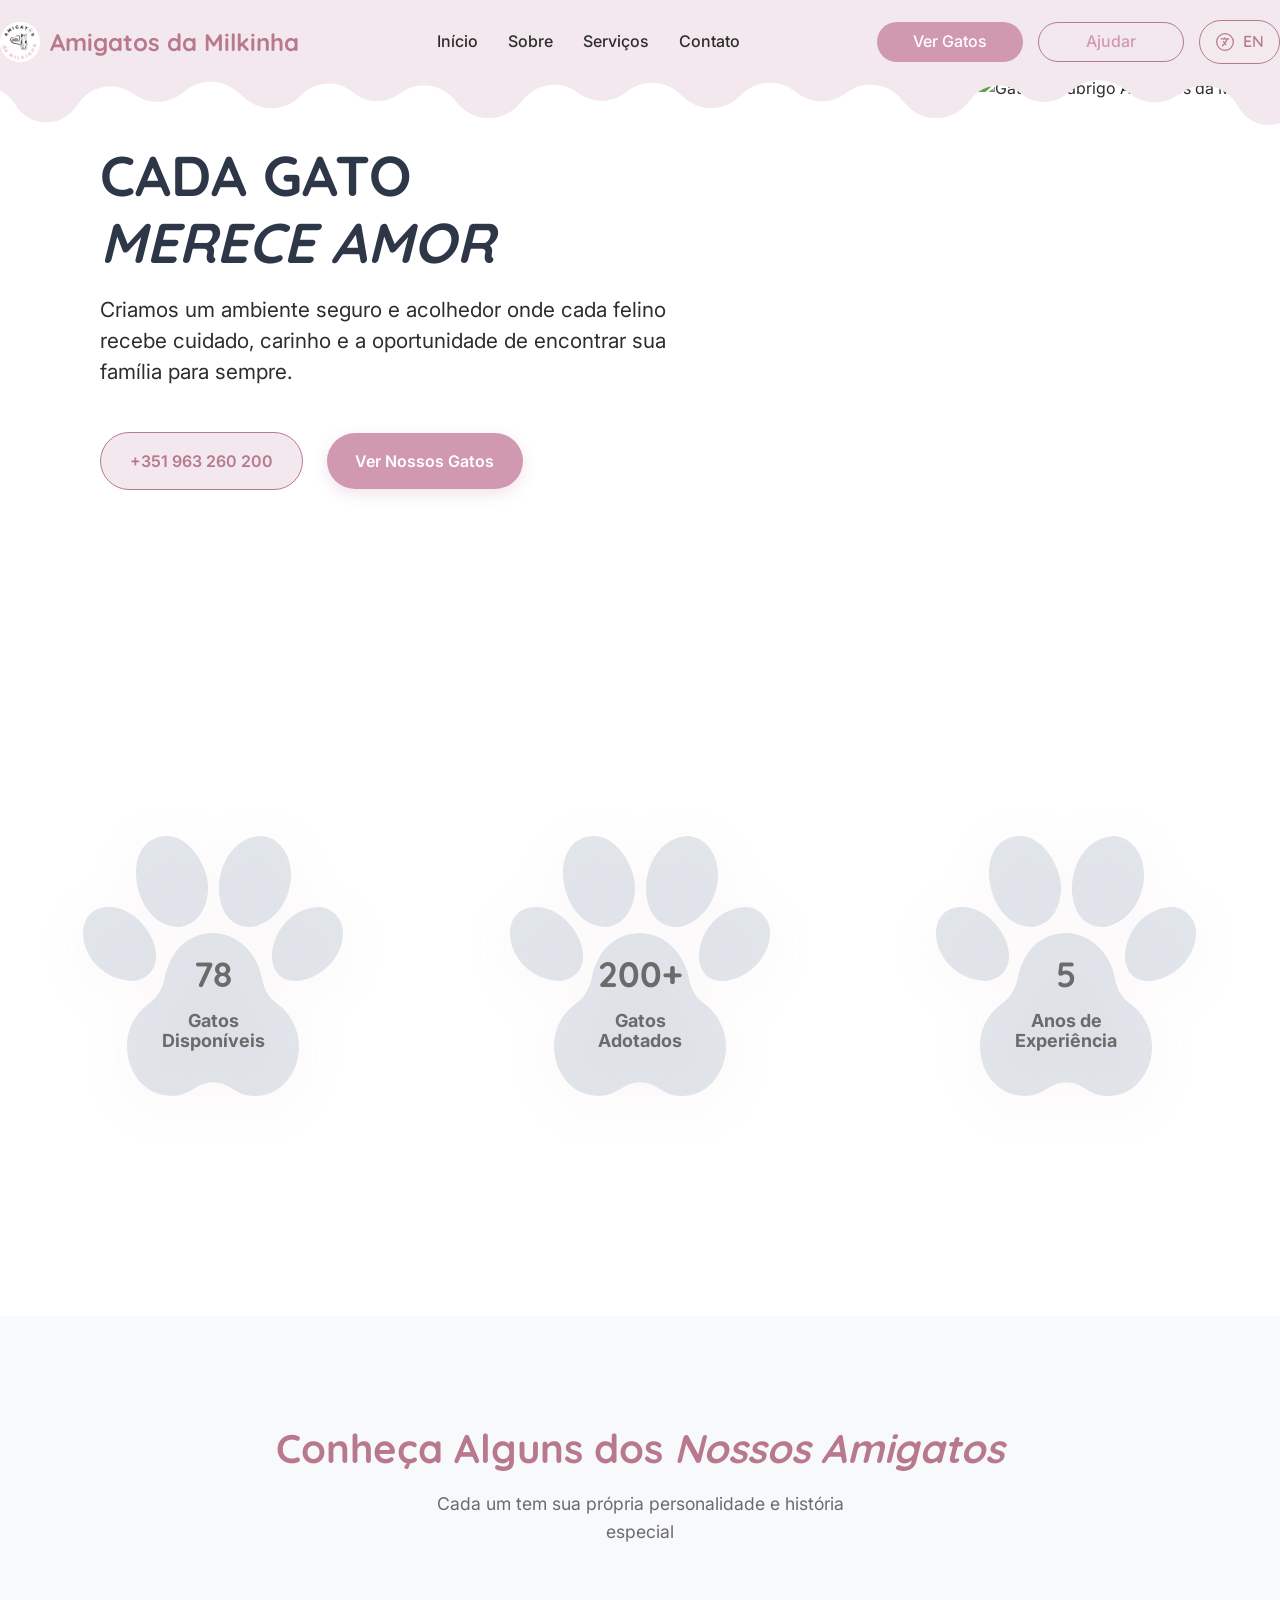
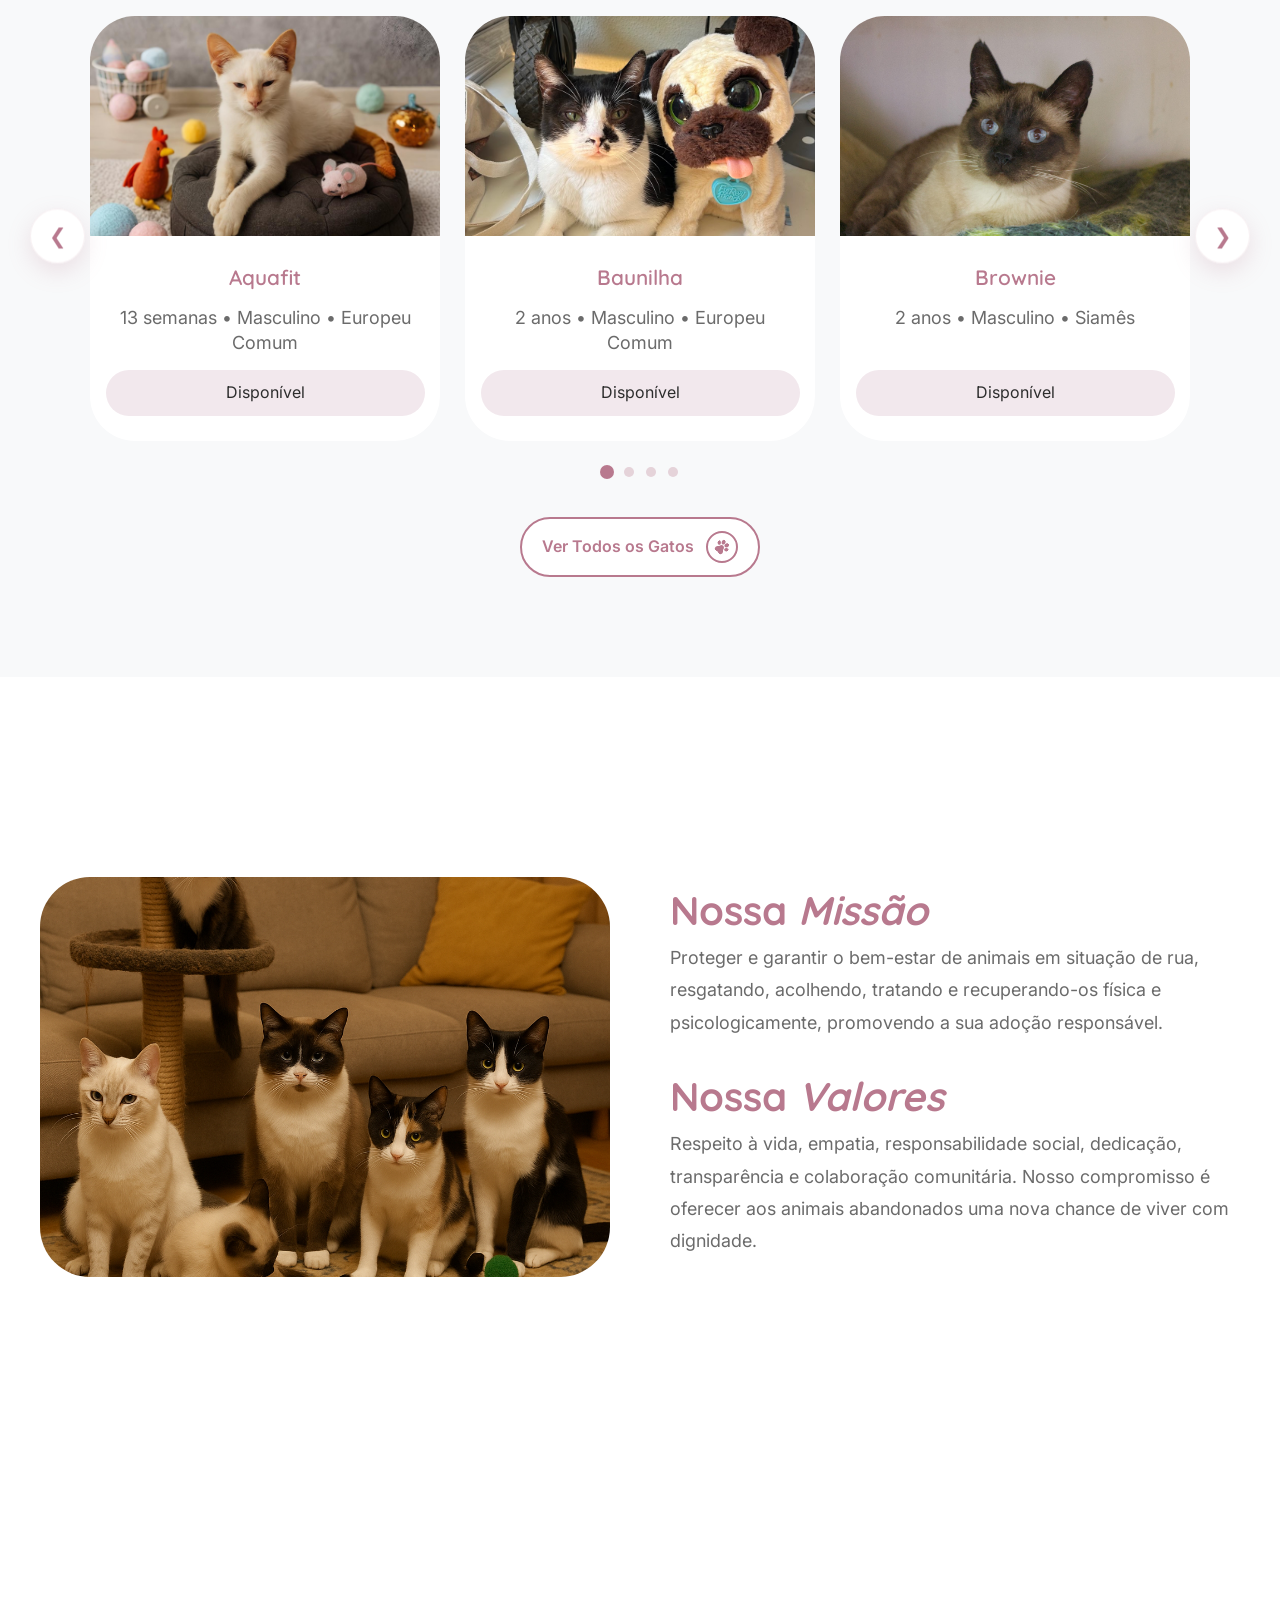
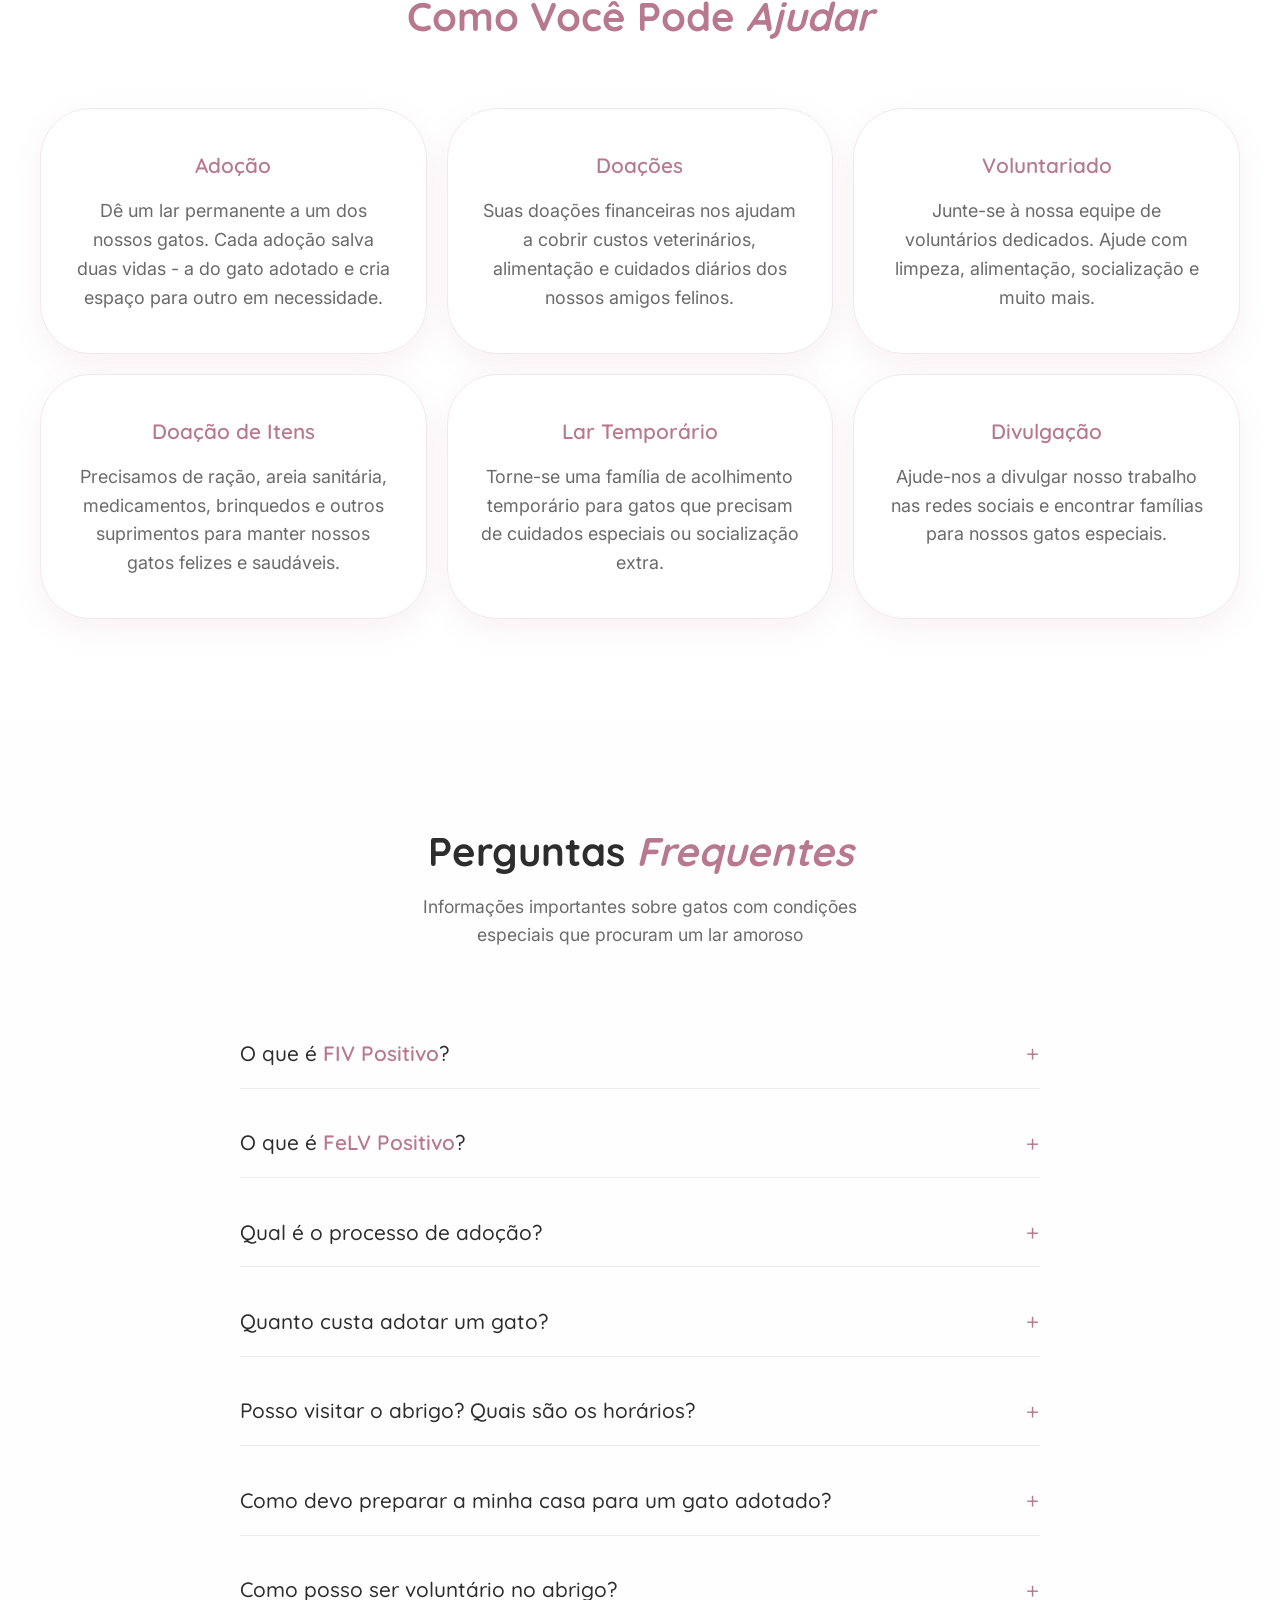
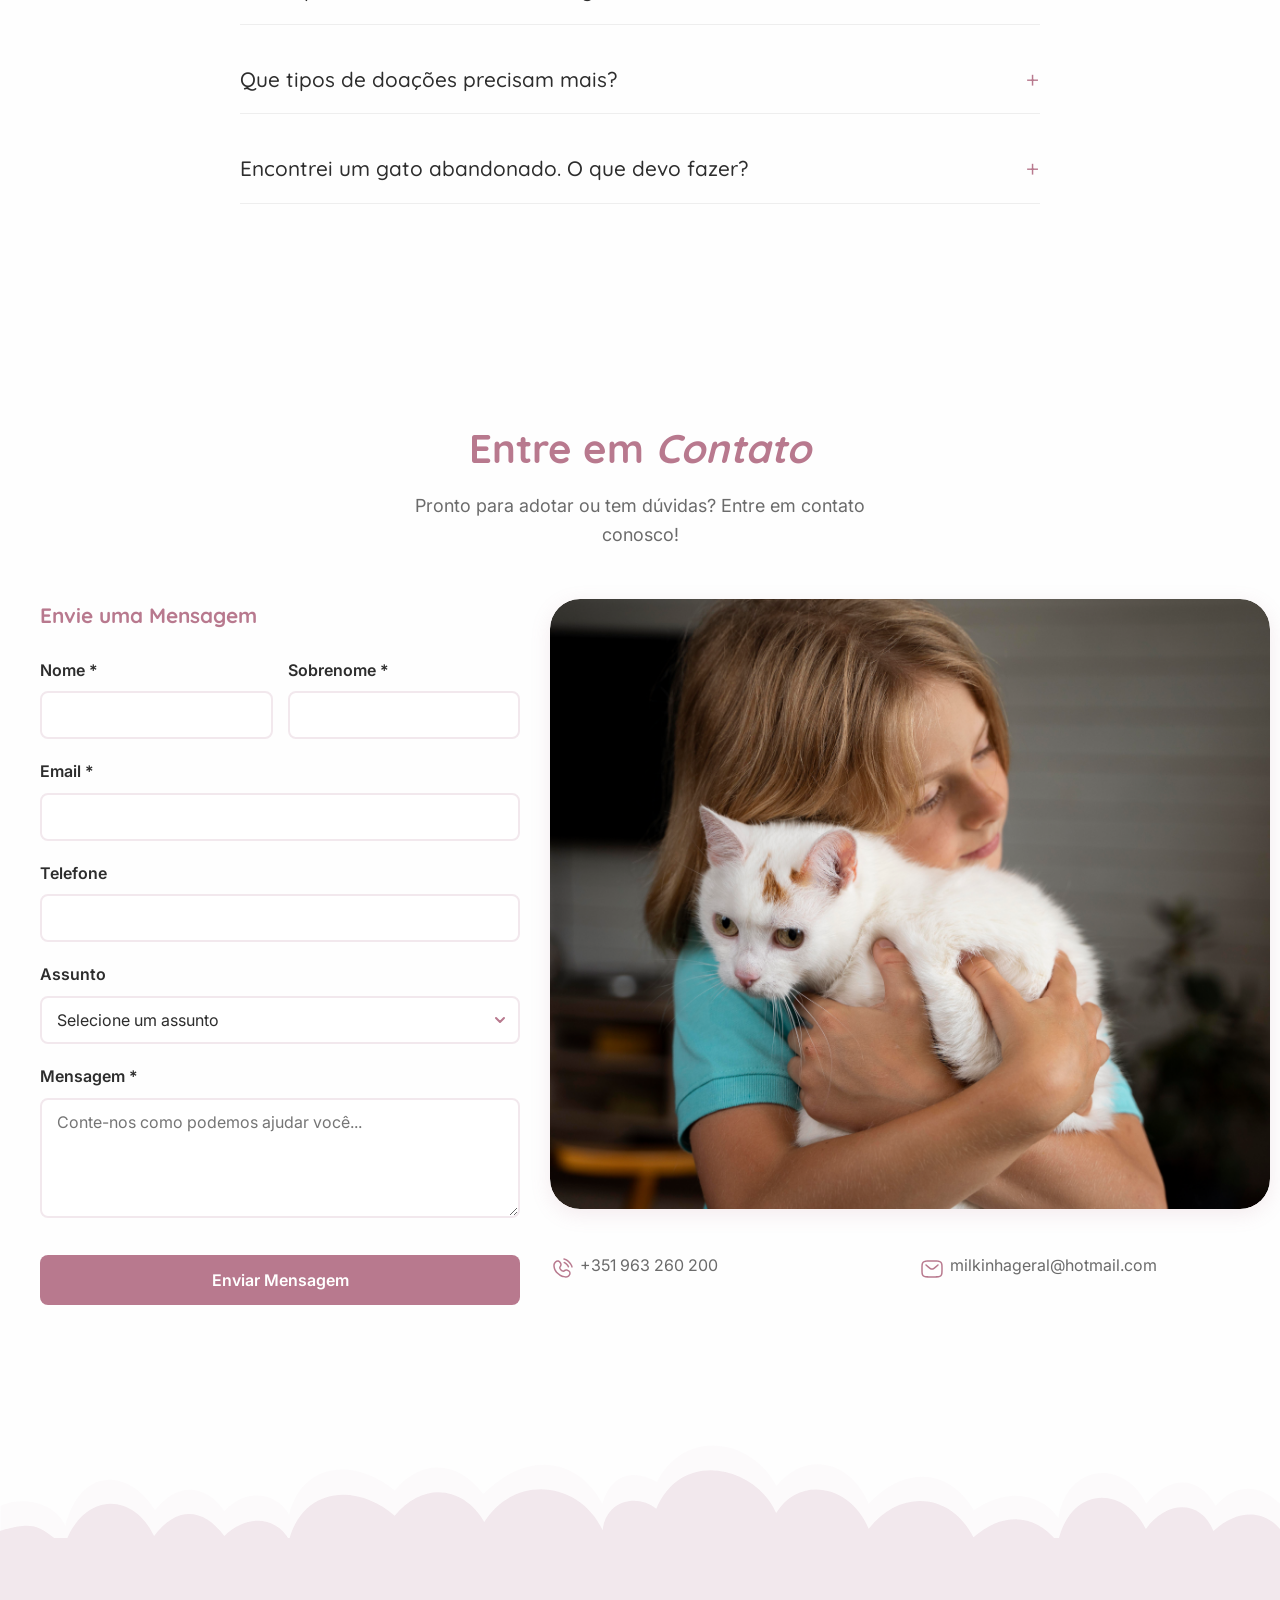
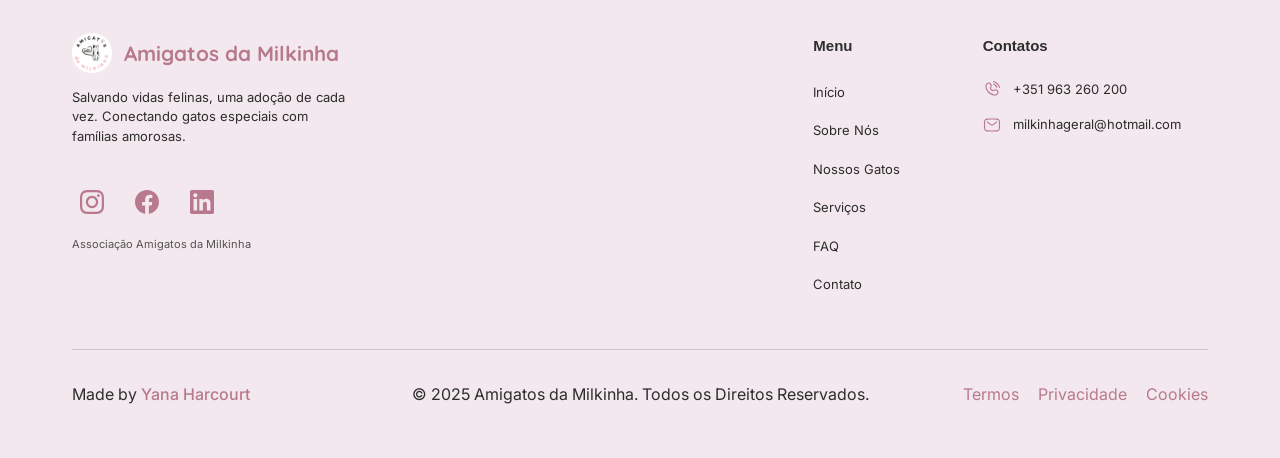
==== index.html @ d274ae82 ":sunrise:" ====
<!DOCTYPE html>
<html lang="pt">

<head>
    <meta charset="UTF-8">
    <meta name="viewport" content="width=device-width, initial-scale=1.0">

    <!-- Portuguese SEO -->
    <meta name="description"
        content="Amigatos da Milkinha - abrigo de gatos em Braga. Gatos à espera de um lar. Adopção, voluntariado, donativos.">
    <meta name="keywords"
        content="abrigo de gatos, adopção de gatos, Braga, Portugal, voluntariado, donativos, felinos">
    <meta property="og:title" content="Amigatos da Milkinha - Abrigo de Gatos">
    <meta property="og:description" content="Cada gato merece amor. Gatos procuram um lar para sempre.">
    <meta property="og:image" content="./assets/img/hero.png">
    <meta property="og:url" content="https://amigatosdamilkinha.pt">
    <meta property="og:type" content="website">
    <meta property="og:locale" content="pt_PT">

    <title>Amigatos da Milkinha - Abrigo de Gatos</title>

    <link rel="icon" href="./logo.png">

    <link rel="preconnect" href="https://fonts.googleapis.com">
    <link rel="preconnect" href="https://fonts.gstatic.com" crossorigin>
    <link href="https://fonts.googleapis.com/css2?family=Quicksand:wght@300..700&display=swap" rel="stylesheet">
    <link href="https://fonts.googleapis.com/css2?family=Inter:wght@100..900&display=swap" rel="stylesheet">
    <link rel="stylesheet" href="./assets/styles.css">
</head>

<body>
    <!-- Navigation -->
    <nav class="nav" id="navbar">
        <div class="nav-container">
            <a href="index.html" class="logo">
                <img src="./assets/img/logo.png" alt="Logo" class="logo-image">
                Amigatos da Milkinha
            </a>
            <ul class="nav-links">
                <li><a href="index.html">Início</a></li>
                <li><a href="#sobre">Sobre</a></li>
                <li><a href="#servicos">Serviços</a></li>
                <li><a href="#contato">Contato</a></li>
            </ul>
            <ul class="nav-buttons">
                <li><a href="cats_grid.html" class="btn btn-primary nav-btn-wide">Ver Gatos</a></li>
                <li><a href="donate.html" class="btn btn-secondary nav-btn-wide">Ajudar</a></li>
                <div class="language-switcher">
                    <a href="./EN-index.html" class="language-btn" title="Switch to English">
                        <span class="language-text">EN</span>
                    </a>
                </div>
            </ul>

            <div class="mobile-menu" id="mobileMenu">
                <span></span>
                <span></span>
                <span></span>
            </div>
        </div>
    </nav>

    <!-- =====================================================
    Hero Section
    ===================================================== -->
    <section class="hero" id="inicio">
        <img src="./assets/img/hero.png" alt="Gatos do abrigo Amigatos da Milkinha" class="hero-bg-image" />
        <div class="hero-container">
            <div class="hero-content">
                <h1 class="hero-title">Cada gato <br><span class="italic-text">merece amor</span></h1>
                <p class="hero-text">Criamos um ambiente seguro e acolhedor onde cada felino recebe cuidado, carinho e a
                    oportunidade de encontrar sua família para sempre.</p>
                <div class="hero-buttons">
                    <a href="tel:+351963260200" class="hero-phone">+351 963 260 200</a>
                    <a href="cats_grid.html" class="hero-cta">Ver Nossos Gatos</a>
                </div>
            </div>
        </div>
    </section>

    <!-- =====================================================
    Stats Section
    ===================================================== -->
    <section class="stats" id="stats">
        <div class="stats-container">
            <div class="stat-item fade-in">
                <div class="paw-svg" aria-label="Paw"></div>
                <div class="stat-content">
                    <span class="stat-number">78</span>
                    <span class="stat-label">Gatos <br>Disponíveis</span>
                </div>
            </div>

            <div class="stat-item fade-in">
                <div class="paw-svg" aria-label="Paw"></div>
                <div class="stat-content">
                    <span class="stat-number">200+</span>
                    <span class="stat-label">Gatos<br> Adotados</span>
                </div>
            </div>

            <div class="stat-item fade-in">
                <div class="paw-svg" aria-label="Paw"></div>
                <div class="stat-content">
                    <span class="stat-number">5</span>
                    <span class="stat-label">Anos de<br>Experiência</span>
                </div>
            </div>
        </div>
    </section>

    <!-- =====================================================
    Cats Carousel Section
    ===================================================== -->
    <section class="cats-carousel">
        <div class="cats-carousel-container">
            <div class="section-header">
                <h2 class="fade-in">Conheça Alguns dos <span class="italic-text">Nossos Amigatos</span></h2>
                <p class="section-subheading fade-in">Cada um tem sua própria personalidade e história especial</p>
            </div>

            <div class="carousel-wrapper fade-in">
                <div class="carousel-container">
                    <div class="carousel-track" id="carouselTrack">
                        <!-- Slide 1 -->
                        <div class="carousel-slide">
                            <div class="cat-preview-card">
                                <img src="./assets/img/Cats-grid/Aquafit/Aquafit.png" alt="Aquafit" loading="lazy">
                                <div class="cat-preview-info">
                                    <h3>Aquafit</h3>
                                    <p>13 semanas • Masculino • Europeu Comum</p>
                                    <span class="cat-preview-status">Disponível</span>
                                </div>
                            </div>
                            <div class="cat-preview-card">
                                <img src="./assets/img/Cats-grid/Baunilha/Baunilha.jpg" alt="Baunilha" loading="lazy">
                                <div class="cat-preview-info">
                                    <h3>Baunilha</h3>
                                    <p>2 anos • Masculino • Europeu Comum</p>
                                    <span class="cat-preview-status">Disponível</span>
                                </div>
                            </div>
                            <div class="cat-preview-card">
                                <img src="./assets/img/Cats-grid/Brownie/Brownie3.jpg" alt="Brownie" loading="lazy">
                                <div class="cat-preview-info">
                                    <h3>Brownie</h3>
                                    <p>2 anos • Masculino • Siamês</p>
                                    <span class="cat-preview-status">Disponível</span>
                                </div>
                            </div>
                        </div>
                        <!-- Slide 2 -->
                        <div class="carousel-slide">
                            <div class="cat-preview-card">
                                <img src="./assets/img/Cats-grid/Daisy/Daisy2.jpg" alt="Daisy" loading="lazy">
                                <div class="cat-preview-info">
                                    <h3>Daisy</h3>
                                    <p>1 ano • Feminino • Pelo Longo</p>
                                    <span class="cat-preview-status">Disponível</span>
                                </div>
                            </div>
                            <div class="cat-preview-card">
                                <img src="./assets/img/Cats-grid/Flash/Flash2.jpg" alt="Flash" loading="lazy">
                                <div class="cat-preview-info">
                                    <h3>Flash</h3>
                                    <p>3 anos • Masculino • Pelo Longo</p>
                                    <span class="cat-preview-status">Disponível</span>
                                </div>
                            </div>
                            <div class="cat-preview-card">
                                <img src="./assets/img/Cats-grid/Gaio/Gaio.jpg" alt="Gaio" loading="lazy">
                                <div class="cat-preview-info">
                                    <h3>Gaio</h3>
                                    <p>2 anos • Masculino • Chartreux</p>
                                    <span class="cat-preview-status">Disponível</span>
                                </div>
                            </div>
                        </div>
                        <!-- Slide 3 -->
                        <div class="carousel-slide">
                            <div class="cat-preview-card">
                                <img src="./assets/img/Cats-grid/Gafanhoto/Gafanhoto.jpg" alt="Gafanhoto" loading="lazy">
                                <div class="cat-preview-info">
                                    <h3>Gafanhoto</h3>
                                    <p>1 ano • Masculino • Europeu Comum</p>
                                    <span class="cat-preview-status">Disponível</span>
                                </div>
                            </div>
                            <div class="cat-preview-card">
                                <img src="./assets/img/Cats-grid/Tequila/Tequila.jpg" alt="Tequila Sunset" loading="lazy">
                                <div class="cat-preview-info">
                                    <h3>Tequila Sunset</h3>
                                    <p>10 anos • Feminino • Calico</p>
                                    <span class="cat-preview-status">Disponível</span>
                                </div>
                            </div>
                            <div class="cat-preview-card">
                                <img src="./assets/img/Cats-grid/Isa/Isa.jpg" alt="Isa" loading="lazy">
                                <div class="cat-preview-info">
                                    <h3>Isa</h3>
                                    <p>10 meses • Feminino • Europeu Comum</p>
                                    <span class="cat-preview-status">Disponível</span>
                                </div>
                            </div>
                        </div>
                        <!-- Slide 4 -->
                        <div class="carousel-slide">
                            <div class="cat-preview-card">
                                <img src="./assets/img/Cats-grid/Jubileu/Jubileu.jpg" alt="Jubileu" loading="lazy">
                                <div class="cat-preview-info">
                                    <h3>Jubileu</h3>
                                    <p>5 anos • Masculino • Europeu Comum</p>
                                    <span class="cat-preview-status">Disponível</span>
                                </div>
                            </div>
                            <div class="cat-preview-card">
                                <img src="./assets/img/Cats-grid/Judy/Judy.jpg" alt="Judy" loading="lazy">
                                <div class="cat-preview-info">
                                    <h3>Judy</h3>
                                    <p>10 anos • Feminino • Europeu Comum</p>
                                    <span class="cat-preview-status">Disponível</span>
                                </div>
                            </div>
                            <div class="cat-preview-card">
                                <img src="./assets/img/Cats-grid/Kika/Kika.jpg" alt="Kika" loading="lazy">
                                <div class="cat-preview-info">
                                    <h3>Kika</h3>
                                    <p>1 ano • Feminino • Pelo Longo</p>
                                    <span class="cat-preview-status">Disponível</span>
                                </div>
                            </div>
                        </div>
                    </div>
                </div>

                <button class="carousel-btn carousel-btn-prev" id="prevBtn">❮</button>
                <button class="carousel-btn carousel-btn-next" id="nextBtn">❯</button>

                <div class="carousel-indicators" id="carouselIndicators"></div>
            </div>

            <div class="carousel-cta">
                <a href="cats_grid.html" class="btn btn-primary carousel-main-btn">
                    Ver Todos os Gatos
                </a>
            </div>
        </div>
    </section>

    <!-- =====================================================
    About Section
    ===================================================== -->
    <section class="about" id="sobre">
        <div class="about-container">
            <div class="about-content fade-in">
                <h2 class="fade-in">Nossa<span class="italic-text"> Missão</span></h2>
                <p>Proteger e garantir o bem-estar de animais em situação de rua, resgatando, acolhendo, tratando e
                    recuperando-os física e psicologicamente, promovendo a sua adoção responsável. </p>
                <h2 class="fade-in">Nossa<span class="italic-text"> Valores</span></h2>
                <p>Respeito à vida, empatia, responsabilidade social, dedicação, transparência e colaboração
                    comunitária. Nosso compromisso é oferecer aos animais abandonados uma nova chance de viver com
                    dignidade.</p>
            </div>
            <div class="about-image fade-in">
                <img src="assets/img/group.png" alt="Gatos do abrigo" loading="lazy">
            </div>
        </div>
    </section>

    <!-- =====================================================
    Services Section
    ===================================================== -->
    <section class="services" id="servicos">
        <div class="services-container">
            <h2 class="fade-in">Como Você Pode <span class="italic-text">Ajudar</span></h2>
            <div class="services-grid">
                <div class="service-card fade-in">
                    <!-- <span class="service-icon">🏠</span> -->
                    <h3>Adoção</h3>
                    <p>Dê um lar permanente a um dos nossos gatos. Cada adoção salva duas vidas - a do gato adotado e
                        cria espaço para outro em necessidade.</p>
                </div>
                <div class="service-card fade-in">
                    <!-- <span class="service-icon">❤️</span> -->
                    <h3>Doações</h3>
                    <p>Suas doações financeiras nos ajudam a cobrir custos veterinários, alimentação e cuidados diários
                        dos nossos amigos felinos.</p>
                </div>
                <div class="service-card fade-in">
                    <!-- <span class="service-icon">🤝</span> -->
                    <h3>Voluntariado</h3>
                    <p>Junte-se à nossa equipe de voluntários dedicados. Ajude com limpeza, alimentação, socialização e
                        muito mais.</p>
                </div>
                <div class="service-card fade-in">
                    <!-- <span class="service-icon">🎁</span> -->
                    <h3>Doação de Itens</h3>
                    <p>Precisamos de ração, areia sanitária, medicamentos, brinquedos e outros suprimentos para manter
                        nossos gatos felizes e saudáveis.</p>
                </div>
                <div class="service-card fade-in">
                    <!-- <span class="service-icon">🏡</span> -->
                    <h3>Lar Temporário</h3>
                    <p>Torne-se uma família de acolhimento temporário para gatos que precisam de cuidados especiais ou
                        socialização extra.</p>
                </div>
                <div class="service-card fade-in">
                    <!-- <span class="service-icon">📢</span> -->
                    <h3>Divulgação</h3>
                    <p>Ajude-nos a divulgar nosso trabalho nas redes sociais e encontrar famílias para nossos gatos
                        especiais.</p>
                </div>
            </div>
        </div>
    </section>

    <!-- =====================================================
    FAQ Section
    ===================================================== -->

    <section class="faq-section" id="faq">
        <div class="container">
            <div class="section-header">
                <h2>Perguntas <span class="italic-text">Frequentes</span></h2>
                <p class="section-subheading">Informações importantes sobre gatos com condições especiais que procuram
                    um lar amoroso</p>
            </div>

            <div class="accordion">
                <!-- Question 1 FIV Positivo-->
                <div class="accordion-item">
                    <div class="accordion-header">
                        <h3>O que é <span class="virus-name">FIV Positivo</span>?</h3>
                        <span class="accordion-icon">+</span>
                    </div>
                    <div class="accordion-content">
                        <p>
                            <strong class="virus-name">FIV (Vírus da Imunodeficiência Felina)</strong> é um vírus que
                            afeta o sistema imunitário dos gatos, semelhante ao HIV em humanos, mas que <strong>não é
                                transmissível para pessoas ou outros animais</strong>.
                        </p>

                        <div class="highlight-box">
                            <div class="highlight-title">Como é transmitido?</div>
                            <p>A transmissão ocorre principalmente através de mordidas profundas durante brigas entre
                                gatos. O contacto casual, como partilhar comida, água, ou brincadeiras, é muito
                                improvável de causar transmissão.</p>
                        </div>

                        <p>
                            Gatos FIV+ podem viver vidas longas e saudáveis com cuidados adequados. Muitos vivem anos
                            sem apresentar sintomas, especialmente quando mantidos em ambiente seguro e sem stress.
                            Estudos recentes mostram que gatos com FIV têm expectativas de vida próximas aos gatos não
                            infectados.
                        </p>

                        <div class="important-note">
                            <strong>Importante:</strong> No abrigo, os gatos FIV+ vivem junto com gatos não infectados
                            sem problemas, pois todos são castrados e a maioria não é agressiva, o que reduz muito o
                            risco de transmissão. Em casa, o risco é igualmente baixo com gatos castrados e calmos.
                        </div>

                        <p>
                            Com amor, cuidados veterinários regulares e um ambiente tranquilo, estes gatos especiais
                            podem ser companheiros maravilhosos e leais por muitos anos.
                        </p>
                    </div>
                    <div class="divider"></div>
                </div>

                <!-- Question 2 FeLV Positivo -->
                <div class="accordion-item">
                    <div class="accordion-header">
                        <h3>O que é <span class="virus-name">FeLV Positivo</span>?</h3>
                        <span class="accordion-icon">+</span>
                    </div>
                    <div class="accordion-content">
                        <p>
                            <strong class="virus-name">FeLV (Vírus da Leucemia Felina)</strong> é um vírus que afeta o
                            sistema imunitário e pode causar diversos problemas de saúde nos gatos. Tal como o FIV,
                            <strong>não é transmissível para humanos</strong>.
                        </p>

                        <div class="highlight-box">
                            <div class="highlight-title">Como é transmitido?</div>
                            <p>Transmite-se através de contacto próximo: saliva, secreções nasais, urina, fezes, e
                                através da mãe para os filhotes. É mais facilmente transmissível que o FIV entre gatos.
                            </p>
                        </div>

                        <p>
                            Embora seja uma condição mais complexa que o FIV, muitos gatos FeLV+ podem ter qualidade de
                            vida boa durante meses ou anos, especialmente com cuidados veterinários apropriados. O tempo
                            médio de sobrevivência após diagnóstico é de 2,5 anos, mas pode ser muito maior em alguns
                            casos.
                        </p>

                        <div class="important-note">
                            <strong>Muito importante:</strong> Gatos FeLV+ podem interagir com gatos não infectados
                            desde que estes estejam vacinados contra a doença. Recentemente, tivemos um gato FeLV+ que
                            foi adotado com sucesso! A vacinação oferece proteção eficaz, embora não seja 100%
                            garantida.
                        </div>

                        <p>
                            Estes gatos precisam de cuidados especiais, incluindo consultas veterinárias mais
                            frequentes, ambiente sem stress, e muito amor. Podem proporcionar imenso carinho e alegria
                            aos seus tutores.
                        </p>
                    </div>
                    <div class="divider"></div>
                </div>

                <!-- Question 3 - Adoption Process -->
                <div class="accordion-item">
                    <div class="accordion-header">
                        <h3>Qual é o processo de adoção?</h3>
                        <span class="accordion-icon">+</span>
                    </div>
                    <div class="accordion-content">
                        <p>
                            O processo de adoção é simples, mas cuidadoso para garantir o melhor para os nossos gatos:
                        </p>

                        <div class="highlight-box">
                            <div class="highlight-title">Passos do processo:</div>
                            <p><strong>1.</strong> Visite o abrigo para conhecer os gatos disponíveis<br>
                                <strong>2.</strong> Preencha o formulário de pré-adoção<br>
                                <strong>3.</strong> Entrevista breve para garantir compatibilidade<br>
                                <strong>4.</strong> Período de conhecimento com o gato escolhido<br>
                                <strong>5.</strong> Assinatura do termo de adoção responsável
                            </p>
                        </div>

                        <p>
                            Todo o processo leva normalmente 1-2 visitas e pode ser concluído no mesmo dia se tudo
                            correr bem. O nosso objetivo é encontrar o lar perfeito para cada gato, por isso valorizamos
                            a qualidade da ligação sobre a rapidez.
                        </p>

                        <div class="important-note">
                            <strong>Nota:</strong> Todos os gatos são entregues desparasitados e com microchip de
                            identificação, já incluído no valor da adoção. Se tiverem idade suficiente, também são
                            entregues esterilizados (a partir dos 6 meses) e vacinados (a partir dos 3 meses). Caso
                            ainda não tenham idade, a responsabilidade de realizar esses procedimentos fica a cargo dos
                            adotantes quando chegar a altura certa.
                        </div>
                    </div>
                    <div class="divider"></div>
                </div>

                <!-- Question 4 - Adoption Fees -->
                <div class="accordion-item">
                    <div class="accordion-header">
                        <h3>Quanto custa adotar um gato?</h3>
                        <span class="accordion-icon">+</span>
                    </div>
                    <div class="accordion-content">
                        <p>
                            A taxa de adoção é <strong>€17,50</strong> para qualquer gato, independentemente da idade.
                            Este valor cobre apenas o custo do microchip.
                        </p>

                        <div class="highlight-box">
                            <div class="highlight-title">O que está incluído:</div>
                            <p>✓ Castração/Esterilização<br>
                                ✓ Vacinação completa<br>
                                ✓ Desparasitação interna e externa<br>
                                ✓ Chip de identificação<br>
                                ✓ Teste FIV/FeLV<br>
                                ✓ Kit básico de boas-vindas</p>
                        </div>

                        <p>
                            Para gatos com necessidades especiais (FIV+, FeLV+, deficiências), a taxa pode ser reduzida
                            ou mesmo dispensada caso a caso. O importante é encontrar famílias dedicadas que
                            proporcionem os cuidados necessários.
                        </p>

                        <div class="important-note">
                            <strong>Importante:</strong> A taxa de adoção não é um "preço" do gato, mas uma contribuição
                            para os custos veterinários e manutenção do abrigo, permitindo-nos continuar a ajudar mais
                            animais.
                        </div>
                    </div>
                    <div class="divider"></div>
                </div>

                <!-- Question 5 - Shelter Visits -->
                <div class="accordion-item">
                    <div class="accordion-header">
                        <h3>Posso visitar o abrigo? Quais são os horários?</h3>
                        <span class="accordion-icon">+</span>
                    </div>
                    <div class="accordion-content">
                        <p>
                            Sim! Adoramos receber visitas e mostrar os nossos residentes especiais. As visitas são
                            livres e não precisam de marcação prévia durante os horários de funcionamento.
                        </p>

                        <div class="highlight-box">
                            <div class="highlight-title">Horários de visita:</div>
                            <p><strong>Segunda a Domingo:</strong> Como funcionamos apenas com voluntários, as visitas
                                precisam de marcação prévia (através dos nossos contactos), de forma a encontrar um
                                horário que seja conveniente para todos.
                            </p>
                        </div>

                        <p>
                            Durante a visita, poderá conhecer todos os gatos, fazer perguntas sobre o seu historial e
                            personalidade, e passar tempo com aqueles que despertarem o seu interesse. Os nossos
                            voluntários estarão sempre disponíveis para ajudar.
                        </p>

                        <div class="important-note">
                            <strong>Dica:</strong> Recomendamos vir com roupa confortável e sapatos fechados. Pode
                            trazer pequenos petiscos para gatos (sem açúcar) para ajudar a criar ligação!
                        </div>
                    </div>
                    <div class="divider"></div>
                </div>

                <!-- Question 6 - Home Preparation -->
                <div class="accordion-item">
                    <div class="accordion-header">
                        <h3>Como devo preparar a minha casa para um gato adotado?</h3>
                        <span class="accordion-icon">+</span>
                    </div>
                    <div class="accordion-content">
                        <p>
                            Preparar a casa adequadamente é fundamental para uma transição suave e feliz do seu novo
                            companheiro felino.
                        </p>

                        <div class="highlight-box">
                            <div class="highlight-title">Essenciais antes da chegada:</div>
                            <p>✓ Caixa de areia e areia de boa qualidade<br>
                                ✓ Comedouros e bebedouros (de preferência inox ou cerâmica)<br>
                                ✓ Ração adequada à idade e necessidades<br>
                                ✓ Transportadora segura<br>
                                ✓ Arranhador vertical ou horizontal<br>
                                ✓ Cama confortável e brinquedos</p>
                        </div>

                        <p>
                            Remova plantas tóxicas, coloque redes de proteção nas janelas e varandas, e guarde objetos
                            pequenos que possam ser engolidos
                        </p>

                        <div class="important-note">
                            <strong>Período de adaptação:</strong> Seja paciente. Alguns gatos adaptam-se ao novo
                            ambiente em poucos dias, outros podem precisar de algumas semanas até se sentirem mais à
                            vontade. Isto é completamente normal e não significa que o gato não é feliz.
                        </div>
                    </div>
                    <div class="divider"></div>
                </div>

                <!-- Question 7 - Volunteering -->
                <div class="accordion-item">
                    <div class="accordion-header">
                        <h3>Como posso ser voluntário no abrigo?</h3>
                        <span class="accordion-icon">+</span>
                    </div>
                    <div class="accordion-content">
                        <p>Precisamos sempre de ajuda! Há muitas formas de contribuir, desde cuidados diretos aos gatos,
                            até apoio admistrativo e de divulgação.
                        </p>

                        <div class="highlight-box">
                            <div class="highlight-title">Tipos de voluntariado:</div>
                            <p><strong>Cuidados diários:</strong> Alimentação, limpeza, socialização<br>
                                <strong>Transporte:</strong> Levar gatos a consultas veterinárias<br>
                                <strong>Eventos:</strong> Feira de adoções, campanhas de angariação<br>
                                <strong>Comunicação:</strong> Redes sociais, fotografia, design<br>
                                <strong>Lar temporário:</strong> Acolher gatos com necessidades especiais
                            </p>
                        </div>

                        <p>
                            Não é necessária experiência prévia - fornecemos toda a formação necessária! Pode começar
                            gradualmente e escolher as atividades que mais se adequam à sua disponibilidade e
                            preferencia.
                        </p>

                        <div class="important-note">
                            <strong>Como começar:</strong> Entre em contacto connosco por telefone, email ou visite-nos.
                            Faremos uma conversa informal para perceber como pode ajudar da melhor forma.
                        </div>
                    </div>
                    <div class="divider"></div>
                </div>

                <!-- Question 8 - Donations -->
                <div class="accordion-item">
                    <div class="accordion-header">
                        <h3>Que tipos de doações precisam mais?</h3>
                        <span class="accordion-icon">+</span>
                    </div>
                    <div class="accordion-content">
                        <p>
                            Funcionamos inteiramente com doações e cada contribuição, grande ou pequena, faz uma
                            diferença real na vida dos nossos gatos.
                        </p>

                        <div class="highlight-box">
                            <div class="highlight-title">Mais urgentes:</div>
                            <p><strong>Ração de qualidade</strong> (seca e húmida)<br>
                                <strong>Areia sanitária</strong> (normal, aglomerante ou pellets de madeira) <br>
                                <strong>Medicamentos</strong> (antibióticos, desparasitantes)<br>
                                <strong>Material de limpeza</strong> (lixívia, detergentes)<br>
                                <strong>Mantas e toalhas</strong> (mesmo usadas, desde que limpas)
                            </p>
                        </div>

                        <p>
                            Também aceitamos doações monetárias para emergências veterinárias, que infelizmente são
                            frequentes. Cada euro permite-nos proporcionar melhores cuidados e salvar mais vidas.
                        </p>

                        <div class="important-note">
                            <strong>Doações monetárias:</strong>MbWay e IBAN disponível no nosso site ou pode entregar
                            pessoalmente. Emitimos recibos para todas as doações para fins de IRS.
                        </div>
                    </div>
                    <div class="divider"></div>
                </div>

                <!-- Question 9 - Found Cats -->
                <div class="accordion-item">
                    <div class="accordion-header">
                        <h3>Encontrei um gato abandonado. O que devo fazer?</h3>
                        <span class="accordion-icon">+</span>
                    </div>
                    <div class="accordion-content">
                        <p>Em primeiro lugar, obrigado por se preocupar! Encontrar um gato perdido ou abandonado pode
                            ser uma experiência intensa, mas é importante seguir alguns passos.
                        </p>

                        <div class="highlight-box">
                            <div class="highlight-title">Primeiros passos:</div>
                            <p><strong>1.</strong> Verifique se tem chip (veterinário ou nós ajudamos)<br>
                                <strong>2.</strong> Publique em grupos de "perdidos e achados" no Facebook<br>
                                <strong>3.</strong> Contacte-nos para orientação<br>
                                <strong>4.</strong> Se possível, proporcione abrigo temporário<br>
                                <strong>5.</strong> Consulta veterinária básica (especialmente se ferido)
                            </p>
                        </div>

                        <p>
                            Nem sempre conseguimos acolher imediatamente devido ao espaço limitado, mas sempre tentamos
                            ajudar com conselhos, partilha nas redes sociais, e apoio veterinário quando possível.
                        </p>

                        <div class="important-note">
                            <strong>Importante:</strong>Não assuma logo que o gato está abandonado, alguns podem
                            simplesmente estar perdidos. Tente sempre encontrar a família original.
                        </div>
                    </div>
                    <div class="divider"></div>
                </div>
            </div>
        </div>
    </section>

    <!-- =====================================================
    Contact Section
    ===================================================== -->
    <section class="contact" id="contato">
        <div class="contact-container">

            <div class="section-header">
                <h2 class="fade-in">Entre em <span class="italic-text">Contato</span></h2>
                <p class="section-subheading fade-in">Pronto para adotar ou tem dúvidas? Entre em contato conosco!</p>
            </div>

            <div class="contact-content">
                <!-- LEFT SIDE - FORM (40%) -->
                <div class="contact-left fade-in">
                    <div class="contact-form">
                        <h3>Envie uma Mensagem</h3>

                        <form action="https://formspree.io/f/mkgvewpy" method="POST">
                            <div class="form-group form-row">
                                <div>
                                    <label for="firstName">Nome *</label>
                                    <input type="text" id="firstName" name="firstName" required>
                                </div>
                                <div>
                                    <label for="lastName">Sobrenome *</label>
                                    <input type="text" id="lastName" name="lastName" required>
                                </div>
                            </div>

                            <div class="form-group">
                                <label for="email">Email *</label>
                                <input type="email" id="email" name="email" required>
                            </div>

                            <div class="form-group">
                                <label for="phone">Telefone</label>
                                <input type="tel" id="phone" name="phone">
                            </div>

                            <div class="form-group">
                                <label for="subject">Assunto</label>
                                <select id="subject" name="subject">
                                    <option value="">Selecione um assunto</option>
                                    <option value="adocao">Adoção</option>
                                    <option value="voluntariado">Voluntariado</option>
                                    <option value="doacao">Doação</option>
                                    <option value="informacoes">Informações Gerais</option>
                                    <option value="outro">Outro</option>
                                </select>
                            </div>

                            <div class="form-group">
                                <label for="message">Mensagem *</label>
                                <textarea id="message" name="message"
                                    placeholder="Conte-nos como podemos ajudar você..." required></textarea>
                            </div>

                            <button type="submit" class="submit-btn">
                                Enviar Mensagem
                            </button>
                        </form>
                    </div>
                </div>

                <!-- RIGHT SIDE - MAP (60%) -->
                <div class="contact-right fade-in">
                    <!--  <div class="map-container">
                        <iframe
                            src="https://www.google.com/maps/embed?pb=!1m18!1m12!1m3!1d2976.7842474845624!2d-8.423774584655!3d41.555031479246676!2m3!1f0!2f0!3f0!3m2!1i1024!2i768!4f13.1!3m3!1m2!1s0xd24ffd9f5b8e7e7%3A0x7e9c8f8e8e8e8e8e!2sRua%20Fonte%20do%20Mundo%2C%2040%2C%204700-383%20Braga%2C%20Portugal!5e0!3m2!1spt!2spt!4v1652345678901!5m2!1spt!2spt"
                            allowfullscreen="" loading="lazy" referrerpolicy="no-referrer-when-downgrade"
                            title="Localização da Amigatos da Milkinha">
                        </iframe>
                    </div> -->

                    <div class="image-container">
                        <img src="assets/img/kid-with-a-cat.jpg" alt="Bebê com gatinho" class="contact-image">
                    </div>

                    <div class="contact-info-new">
                        <div class="contact-info-item">
                            <div class="contact-icon contact-icon-phone"></div>
                            <a href="tel:+351963260200">+351 963 260 200</a>
                        </div>

                        <div class="contact-info-item">
                            <div class="contact-icon contact-icon-email"></div>
                            <a href="mailto:milkinhageral@hotmail.com">milkinhageral@hotmail.com</a>
                        </div>

                        <!-- <div class="contact-info-item">
                            <div class="contact-icon contact-icon-location"></div>
                            <p>Rua Fonte do Mundo, nº 40, 4700-383 Braga</p>
                        </div> -->
                    </div>
                </div>
            </div>
        </div>
    </section>

    <!-- ============================================
    Footer Section
    ============================================ -->
    <div class="footer-wrapper">
        <svg class="footer-wave" width="1923" height="153" viewBox="0 0 1923 153" fill="none"
            xmlns="http://www.w3.org/2000/svg">
            <path opacity="0.2"
                d="M98 120.818C87 90.3177 39.5 73.3177 1 90.3177V143.318H1923V87.3177C1892 57.3164 1856.5 56.3164 1826.5 90.3164C1800 44.3164 1758 44.3164 1722 87.3177C1690 21.3164 1604.5 24.3164 1590 108.816C1561 68.8151 1510 64.3164 1463 97.3164C1427 33.8151 1357.5 29.8164 1305 87.3177C1278 21.8164 1209.5 7.31641 1166.5 60.8184C1128.5 -11.6836 1028 -26.1817 987 54.8177C951 33.822 918 43.3219 905 87.3177C868 17.3219 791 6.8232 726 72.8177C689 22.3234 633 18.8235 593 67.3177C531 16.8206 453 26.3208 434.5 103.818C414 68.8235 368 64.3235 337 98.8235C310.5 58.8293 267 53.3235 233 97.3177C198.5 38.819 123 25.3235 98 120.818Z"
                fill="#F2E8ED" />
            <path
                d="M96 152.854C123 68.855 199.5 68.352 231.5 135.854C265 91.3551 304.5 92.3551 337 135.854C371.5 101.855 415 106.855 434.5 141.354C456.5 59.8607 539 57.8583 593 105.354C637.5 50.862 699 63.8615 727.5 114.854C773 42.3659 870.5 52.8638 905.5 127.354C910 81.3658 958.5 71.8658 986 94.8543C1025 2.87308 1136.5 32.3661 1166 101.354C1201 44.3731 1278.5 59.3731 1305 124.854C1353.5 63.3731 1430 71.8731 1462.5 137.854C1505 100.373 1553 100.373 1589.5 145.354C1608.5 59.3731 1689 60.3731 1721.5 125.354C1753.5 80.3731 1805 82.3731 1823 128.354C1856.5 97.3731 1896.5 94.3731 1923 125.354V152.854H96H0V128.354C0 128.354 30.7226 117.216 50 121.354C71.2874 125.924 96 152.854 96 152.854Z"
                fill="#F2E8ED" />
        </svg>

        <footer class="footer">
            <div class="footer-container">
                <div class="footer-content">
                    <!-- Logo and Description -->
                    <div class="footer-logo-section">
                        <div class="footer-logo">
                            <img src="./assets/img/logo.png" alt="Amigatos da Milkinha" class="footer-logo-img">
                            <span class="footer-logo-text">Amigatos da Milkinha</span>
                        </div>
                        <p class="footer-description">
                            Salvando vidas felinas, uma adoção de cada vez. Conectando gatos especiais com famílias
                            amorosas.
                        </p>
                        <div class="footer-social">
                            <a href="https://instagram.com/amigatosdamilkinha" target="_blank" aria-label="Instagram">
                                <svg width="24" height="24" viewBox="0 0 24 24" fill="none"
                                    xmlns="http://www.w3.org/2000/svg">
                                    <path
                                        d="M12 2.163c3.204 0 3.584.012 4.85.07 3.252.148 4.771 1.691 4.919 4.919.058 1.265.069 1.645.069 4.849 0 3.205-.012 3.584-.069 4.849-.149 3.225-1.664 4.771-4.919 4.919-1.266.058-1.644.07-4.85.07-3.204 0-3.584-.012-4.849-.07-3.26-.149-4.771-1.699-4.919-4.92-.058-1.265-.07-1.644-.07-4.849 0-3.204.013-3.583.07-4.849.149-3.227 1.664-4.771 4.919-4.919 1.266-.057 1.645-.069 4.849-.069zm0-2.163c-3.259 0-3.667.014-4.947.072-4.358.2-6.78 2.618-6.98 6.98-.059 1.281-.073 1.689-.073 4.948 0 3.259.014 3.668.072 4.948.2 4.358 2.618 6.78 6.98 6.98 1.281.058 1.689.072 4.948.072 3.259 0 3.668-.014 4.948-.072 4.354-.2 6.782-2.618 6.979-6.98.059-1.28.073-1.689.073-4.948 0-3.259-.014-3.667-.072-4.947-.196-4.354-2.617-6.78-6.979-6.98-1.281-.059-1.69-.073-4.949-.073zm0 5.838c-3.403 0-6.162 2.759-6.162 6.162s2.759 6.163 6.162 6.163 6.162-2.759 6.162-6.163c0-3.403-2.759-6.162-6.162-6.162zm0 10.162c-2.209 0-4-1.79-4-4 0-2.209 1.791-4 4-4s4 1.791 4 4c0 2.21-1.791 4-4 4zm6.406-11.845c-.796 0-1.441.645-1.441 1.44s.645 1.44 1.441 1.44c.795 0 1.439-.645 1.439-1.44s-.644-1.44-1.439-1.44z"
                                        fill="currentColor" />
                                </svg>
                            </a>
                            <a href="https://facebook.com/amigatosdamilkinha" target="_blank" aria-label="Facebook">
                                <svg width="24" height="24" viewBox="0 0 24 24" fill="none"
                                    xmlns="http://www.w3.org/2000/svg">
                                    <path
                                        d="M24 12.073c0-6.627-5.373-12-12-12s-12 5.373-12 12c0 5.99 4.388 10.954 10.125 11.854v-8.385H7.078v-3.47h3.047V9.43c0-3.007 1.792-4.669 4.533-4.669 1.312 0 2.686.235 2.686.235v2.953H15.83c-1.491 0-1.956.925-1.956 1.874v2.25h3.328l-.532 3.47h-2.796v8.385C19.612 23.027 24 18.062 24 12.073z"
                                        fill="currentColor" />
                                </svg>
                            </a>
                            <a href="https://www.linkedin.com/company/amigatos-da-milkinha/about/" target="_blank"
                                aria-label="LinkedIn">
                                <svg width="24" height="24" viewBox="0 0 24 24" fill="none"
                                    xmlns="http://www.w3.org/2000/svg">
                                    <path
                                        d="M20.447 20.452h-3.554v-5.569c0-1.328-.027-3.037-1.852-3.037-1.853 0-2.136 1.445-2.136 2.939v5.667H9.351V9h3.414v1.561h.046c.477-.9 1.637-1.85 3.37-1.85 3.601 0 4.267 2.37 4.267 5.455v6.286zM5.337 7.433c-1.144 0-2.063-.926-2.063-2.065 0-1.138.92-2.063 2.063-2.063 1.14 0 2.064.925 2.064 2.063 0 1.139-.925 2.065-2.064 2.065zm1.782 13.019H3.555V9h3.564v11.452zM22.225 0H1.771C.792 0 0 .774 0 1.729v20.542C0 23.227.792 24 1.771 24h20.451C23.2 24 24 23.227 24 22.271V1.729C24 .774 23.2 0 22.222 0h.003z"
                                        fill="currentColor" />
                                </svg>
                            </a>
                        </div>
                        <div class="footer-legal">
                            Associação Amigatos da Milkinha<br>
                            <!-- Rua Fonte do Mundo, nº 40, 4700-383 Braga -->
                        </div>
                    </div>

                    <!-- Menu -->
                    <div class="footer-section">
                        <h4>Menu</h4>
                        <ul class="footer-links">
                            <li><a href="index.html">Início</a></li>
                            <li><a href="#sobre">Sobre Nós</a></li>
                            <li><a href="cats_grid.html">Nossos Gatos</a></li>
                            <li><a href="#servicos">Serviços</a></li>
                            <li><a href="#faq">FAQ</a></li>
                            <li><a href="#contato">Contato</a></li>
                        </ul>
                    </div>

                    <!-- Contacts -->
                    <div class="footer-section">
                        <h4>Contatos</h4>
                        <div class="contact-item">
                            <img src="./assets/img/Phone Calling Rounded.svg" alt="Telefone" class="contact-icon">
                            <span>+351 963 260 200</span>
                        </div>
                        <div class="contact-item">
                            <img src="./assets/img/Letter.svg" alt="Email" class="contact-icon">
                            <span>milkinhageral@hotmail.com</span>
                        </div>
                        <!-- <div class="contact-item">
                            <img src="./assets/img/Map Point.svg" alt="Endereço" class="contact-icon">
                            <span>Rua Fonte do Mundo, nº 40<br>4700-383 Braga, Portugal</span>
                        </div> -->
                        <!-- <div class="contact-item">
                            <img src="./assets/img/Case.svg" alt="Horário" class="contact-icon">
                            <span>Seg-Dom 9:00-18:00</span>
                        </div> -->
                    </div>
                </div>

                <div class="footer-bottom">
                    <div class="footer-copyright">
                        <div class="footer-left">
                            <p>Made by <a href="http://yanaharcourt.dev" class="designer-link">Yana Harcourt</a></p>
                        </div>
                        <div class="footer-center">
                            <p>© 2025 Amigatos da Milkinha. Todos os Direitos Reservados.</p>
                        </div>
                        <div class="footer-right">
                            <a href="#">Termos</a>
                            <a href="#">Privacidade</a>
                            <a href="#">Cookies</a>
                        </div>
                    </div>
                </div>
            </div>
        </footer>
    </div>

    <!-- ============================================
    SCRIPTS
    ============================================ -->

    <!--  ==============================
    Fade in animation 
    ============================== -->
    <script>
        const observerOptions = {
            threshold: 0.1,
            rootMargin: '0px 0px -50px 0px'
        };

        const observer = new IntersectionObserver((entries) => {
            entries.forEach(entry => {
                if (entry.isIntersecting) {
                    entry.target.classList.add('visible');
                }
            });
        }, observerOptions);

        // Observe all fade-in elements
        document.querySelectorAll('.fade-in').forEach(el => {
            observer.observe(el);
        });

        // Smooth scrolling for anchor links
        document.querySelectorAll('a[href^="#"]').forEach(anchor => {
            anchor.addEventListener('click', function (e) {
                e.preventDefault();
                const target = document.querySelector(this.getAttribute('href'));
                if (target) {
                    target.scrollIntoView({
                        behavior: 'smooth',
                        block: 'start'
                    });
                }
            });
        });
    </script>

    <!--  ==============================
    Carousel
    ============================== -->
    <script>
        (function () {
            var currentSlide = 0;
            var carouselTrack = document.getElementById('carouselTrack');
            var prevBtn = document.getElementById('prevBtn');
            var nextBtn = document.getElementById('nextBtn');
            var indicatorsContainer = document.getElementById('carouselIndicators');
            var indicators = [];
            var autoPlayInterval;
            var totalSlides = 4;

            indicatorsContainer.innerHTML = '';

            for (var i = 0; i < totalSlides; i++) {
                var indicator = document.createElement('div');
                indicator.className = 'carousel-indicator';
                if (i === 0) {
                    indicator.classList.add('active');
                }
                indicator.setAttribute('data-slide', i);
                indicator.addEventListener('click', function () {
                    goToSlide(parseInt(this.getAttribute('data-slide')));
                });
                indicatorsContainer.appendChild(indicator);
                indicators.push(indicator);
            }

            function updateCarousel() {
                var translateX = -currentSlide * 100;
                carouselTrack.style.transform = 'translateX(' + translateX + '%)';

                for (var i = 0; i < indicators.length; i++) {
                    indicators[i].classList.remove('active');
                }
                indicators[currentSlide].classList.add('active');
            }

            function goToSlide(slideIndex) {
                if (slideIndex >= 0 && slideIndex < totalSlides) {
                    currentSlide = slideIndex;
                    updateCarousel();
                }
            }

            function nextSlide() {
                currentSlide = (currentSlide + 1) % totalSlides;
                updateCarousel();
            }

            function prevSlide() {
                currentSlide = (currentSlide - 1 + totalSlides) % totalSlides;
                updateCarousel();
            }

            function startAutoPlay() {
                if (autoPlayInterval) {
                    clearInterval(autoPlayInterval);
                }
                autoPlayInterval = setInterval(nextSlide, 5000);
            }

            function stopAutoPlay() {
                if (autoPlayInterval) {
                    clearInterval(autoPlayInterval);
                    autoPlayInterval = null;
                }
            }

            if (prevBtn) {
                prevBtn.addEventListener('click', prevSlide);
            }
            if (nextBtn) {
                nextBtn.addEventListener('click', nextSlide);
            }

            var carouselWrapper = document.querySelector('.carousel-wrapper');
            if (carouselWrapper) {
                carouselWrapper.addEventListener('mouseenter', stopAutoPlay);
                carouselWrapper.addEventListener('mouseleave', startAutoPlay);

                var touchStartX = 0;
                carouselWrapper.addEventListener('touchstart', function (e) {
                    touchStartX = e.touches[0].clientX;
                });
                carouselWrapper.addEventListener('touchend', function (e) {
                    var touchEndX = e.changedTouches[0].clientX;
                    var diff = touchStartX - touchEndX;
                    if (Math.abs(diff) > 50) {
                        if (diff > 0) {
                            nextSlide();
                        } else {
                            prevSlide();
                        }
                    }
                });
            }

            updateCarousel();
            startAutoPlay();
        })();
    </script>

    <!-- Mobile Carousel -->
    <script>
        (function () {
            var currentSlide = 0;
            var carouselTrack = document.getElementById('carouselTrack');
            var prevBtn = document.getElementById('prevBtn');
            var nextBtn = document.getElementById('nextBtn');
            var indicatorsContainer = document.getElementById('carouselIndicators');
            var indicators = [];
            var autoPlayInterval;

            // Card data - total 12 cards in 4 slides, 3 cards each
            var allCatCards = [
                // Slide 1
                [
                    { name: 'Aquafit', age: '13 semanas', gender: 'Masculino', breed: 'Europeu Comum', image: './assets/img/Cats-grid/Aquafit/Aquafit.png' },
                    { name: 'Baunilha', age: '2 anos', gender: 'Masculino', breed: 'Europeu Comum', image: './assets/img/Cats-grid/Baunilha/Baunilha.jpg' },
                    { name: 'Brownie', age: '2 anos', gender: 'Masculino', breed: 'Siamês', image: './assets/img/Cats-grid/Brownie/Brownie3.jpg' }
                ],
                // Slide 2
                [
                    { name: 'Daisy', age: '1 ano', gender: 'Feminino', breed: 'Pelo Longo', image: './assets/img/Cats-grid/Daisy/Daisy2.jpg' },
                    { name: 'Flash', age: '3 anos', gender: 'Masculino', breed: 'Pelo Longo', image: './assets/img/Cats-grid/Flash/Flash2.jpg' },
                    { name: 'Gaio', age: '2 anos', gender: 'Masculino', breed: 'Chartreux', image: './assets/img/Cats-grid/Gaio/Gaio.jpg' }
                ],
                // Slide 3
                [
                    { name: 'Gafanhoto', age: '1 ano', gender: 'Masculino', breed: 'Europeu Comum', image: './assets/img/Cats-grid/Gafanhoto/Gafanhoto.jpg' },
                    { name: 'Tequila Sunset', age: '10 anos', gender: 'Feminino', breed: 'Calico', image: './assets/img/Cats-grid/Tequila/Tequila.jpg' },
                    { name: 'Isa', age: '10 meses', gender: 'Feminino', breed: 'Europeu Comum', image: './assets/img/Cats-grid/Isa/Isa.jpg' }
                ],
                // Slide 4
                [
                    { name: 'Jubileu', age: '5 anos', gender: 'Masculino', breed: 'Europeu Comum', image: './assets/img/Cats-grid/Jubileu/Jubileu.jpg' },
                    { name: 'Judy', age: '10 anos', gender: 'Feminino', breed: 'Europeu Comum', image: './assets/img/Cats-grid/Judy/Judy.jpg' },
                    { name: 'Kika', age: '1 ano', gender: 'Feminino', breed: 'Pelo Longo', image: './assets/img/Cats-grid/Kika/Kika.jpg' }
                ]
            ];

            // Function to determine number of cards per slide
            function getCardsPerSlide() {
                var screenWidth = window.innerWidth;
                if (screenWidth >= 1024) {
                    return 3; // 3 cards per row for large screens
                } else {
                    return 1; // 1 card for mobile and tablets
                }
            }

            // Function to create card HTML
            function createCatCard(cat) {
                return `
            <div class="cat-preview-card">
                <img src="${cat.image}" alt="${cat.name}" loading="lazy">
                <div class="cat-preview-info">
                    <h3>${cat.name}</h3>
                    <p>${cat.age} • ${cat.gender} • ${cat.breed}</p>
                    <span class="cat-preview-status">Disponível</span>
                </div>
            </div>
        `;
            }

            // Function to rebuild the carousel
            function rebuildCarousel() {
                var cardsPerSlide = getCardsPerSlide();
                var allCats = allCatCards.flat(); // Flatten 2D array to 1D
                var totalSlides;
                var slidesHTML = '';

                if (cardsPerSlide === 1) {
                    // For mobile: each card = separate slide
                    totalSlides = allCats.length;
                    allCats.forEach(function (cat) {
                        slidesHTML += `
                    <div class="carousel-slide">
                        ${createCatCard(cat)}
                    </div>
                `;
                    });
                } else {
                    // For large screens: 3 cards per slide
                    totalSlides = allCatCards.length;
                    allCatCards.forEach(function (slideData) {
                        var slideCardsHTML = '';
                        slideData.forEach(function (cat) {
                            slideCardsHTML += createCatCard(cat);
                        });
                        slidesHTML += `
                    <div class="carousel-slide">
                        ${slideCardsHTML}
                    </div>
                `;
                    });
                }

                // Update carousel HTML
                carouselTrack.innerHTML = slidesHTML;

                // Recreate indicators
                createIndicators(totalSlides);

                // Reset current slide
                currentSlide = 0;
                updateCarousel();

                return totalSlides;
            }

            // Function to create indicators
            function createIndicators(totalSlides) {
                indicatorsContainer.innerHTML = '';
                indicators = [];

                for (var i = 0; i < totalSlides; i++) {
                    var indicator = document.createElement('div');
                    indicator.className = 'carousel-indicator';
                    if (i === 0) {
                        indicator.classList.add('active');
                    }
                    indicator.setAttribute('data-slide', i);
                    indicator.addEventListener('click', function () {
                        goToSlide(parseInt(this.getAttribute('data-slide')));
                    });
                    indicatorsContainer.appendChild(indicator);
                    indicators.push(indicator);
                }
            }

            // Function to update carousel position
            function updateCarousel() {
                var translateX = -currentSlide * 100;
                carouselTrack.style.transform = 'translateX(' + translateX + '%)';

                for (var i = 0; i < indicators.length; i++) {
                    indicators[i].classList.remove('active');
                }
                if (indicators[currentSlide]) {
                    indicators[currentSlide].classList.add('active');
                }
            }

            // Function to go to a specific slide
            function goToSlide(slideIndex) {
                var totalSlides = indicators.length;
                if (slideIndex >= 0 && slideIndex < totalSlides) {
                    currentSlide = slideIndex;
                    updateCarousel();
                }
            }

            // Function for next slide
            function nextSlide() {
                var totalSlides = indicators.length;
                currentSlide = (currentSlide + 1) % totalSlides;
                updateCarousel();
            }

            // Function for previous slide
            function prevSlide() {
                var totalSlides = indicators.length;
                currentSlide = (currentSlide - 1 + totalSlides) % totalSlides;
                updateCarousel();
            }

            // Autoplay functions
            function startAutoPlay() {
                if (autoPlayInterval) {
                    clearInterval(autoPlayInterval);
                }
                autoPlayInterval = setInterval(nextSlide, 5000);
            }

            function stopAutoPlay() {
                if (autoPlayInterval) {
                    clearInterval(autoPlayInterval);
                    autoPlayInterval = null;
                }
            }

            // Event listeners
            if (prevBtn) {
                prevBtn.addEventListener('click', function () {
                    stopAutoPlay();
                    prevSlide();
                    startAutoPlay();
                });
            }

            if (nextBtn) {
                nextBtn.addEventListener('click', function () {
                    stopAutoPlay();
                    nextSlide();
                    startAutoPlay();
                });
            }

            // Stop autoplay on interaction
            var carouselWrapper = document.querySelector('.carousel-wrapper');
            if (carouselWrapper) {
                carouselWrapper.addEventListener('mouseenter', stopAutoPlay);
                carouselWrapper.addEventListener('mouseleave', startAutoPlay);

                // Touch events for mobile
                var touchStartX = 0;
                carouselWrapper.addEventListener('touchstart', function (e) {
                    touchStartX = e.touches[0].clientX;
                    stopAutoPlay();
                });

                carouselWrapper.addEventListener('touchend', function (e) {
                    var touchEndX = e.changedTouches[0].clientX;
                    var diff = touchStartX - touchEndX;
                    if (Math.abs(diff) > 50) {
                        if (diff > 0) {
                            nextSlide();
                        } else {
                            prevSlide();
                        }
                    }
                    startAutoPlay();
                });
            }

            // Initialization function and window resize handling
            function handleResize() {
                rebuildCarousel();
                startAutoPlay();
            }

            // Window resize handler with debounce
            var resizeTimeout;
            window.addEventListener('resize', function () {
                clearTimeout(resizeTimeout);
                resizeTimeout = setTimeout(handleResize, 250);
            });

            // Orientation change handler for mobile
            window.addEventListener('orientationchange', function () {
                setTimeout(handleResize, 500);
            });

            // Carousel initialization
            function initCarousel() {
                if (carouselTrack && indicatorsContainer) {
                    rebuildCarousel();
                    startAutoPlay();
                }
            }

            // Start on DOM load
            if (document.readyState === 'loading') {
                document.addEventListener('DOMContentLoaded', initCarousel);
            } else {
                initCarousel();
            }

            // Forced initialization after 1 second (in case something didn't work)
            setTimeout(function () {
                if (carouselTrack && !carouselTrack.innerHTML.trim()) {
                    initCarousel();
                }
            }, 1000);
        })();
    </script>

    <!--  ==============================
    Stats card 
    ============================== -->
    <script>
        function animateCounters() {
            var counters = document.querySelectorAll('.stat-number');
            for (var i = 0; i < counters.length; i++) {
                var counter = counters[i];
                var target = counter.textContent;
                var isNumber = !isNaN(parseInt(target));

                if (isNumber) {
                    animateCounter(counter, parseInt(target));
                }
            }
        }

        function animateCounter(element, endValue) {
            var startValue = 0;
            var duration = 2000;
            var step = endValue / (duration / 16);
            var current = startValue;

            var timer = setInterval(function () {
                current += step;
                if (current >= endValue) {
                    current = endValue;
                    clearInterval(timer);
                }
                element.textContent = Math.floor(current);
            }, 16);
        }

        // Checking element visibility
        function isElementInViewport(el) {
            var rect = el.getBoundingClientRect();
            return (
                rect.top >= 0 &&
                rect.left >= 0 &&
                rect.bottom <= (window.innerHeight || document.documentElement.clientHeight) &&
                rect.right <= (window.innerWidth || document.documentElement.clientWidth)
            );
        }

        // Animation of the appearance of elements
        function checkFadeIn() {
            var fadeElements = document.querySelectorAll('.fade-in');
            for (var i = 0; i < fadeElements.length; i++) {
                var element = fadeElements[i];
                if (isElementInViewport(element)) {
                    element.classList.add('visible');
                }
            }
        }

        // Checking the visibility of statistics
        var statsAnimated = false;
        function checkStats() {
            if (statsAnimated) return;

            var statsSection = document.querySelector('.stats');
            if (statsSection && isElementInViewport(statsSection)) {
                setTimeout(function () {
                    animateCounters();
                }, 500);
                statsAnimated = true;
            }
        }

        // Launch on page load
        window.addEventListener('load', function () {
            checkFadeIn();
            checkStats();
        });

        // Launch on scroll
        window.addEventListener('scroll', function () {
            checkFadeIn();
            checkStats();
        });

        // Launch on window resize
        window.addEventListener('resize', function () {
            checkFadeIn();
            checkStats();
        });
    </script>

    <!--  ==============================
    FAQ Section
    ============================== -->
    <script>
        document.addEventListener('DOMContentLoaded', function () {
            const accordionItems = document.querySelectorAll('.accordion-item');
            accordionItems.forEach(item => {
                const header = item.querySelector('.accordion-header');
                header.addEventListener('click', () => {
                    // Close all items
                    accordionItems.forEach(otherItem => {
                        if (otherItem !== item && otherItem.classList.contains('active')) {
                            otherItem.classList.remove('active');
                        }
                    });
                    // Toggle current item
                    item.classList.toggle('active');
                });
            });
        });
    </script>

    <!--  ==============================
    Contact Section
    ============================== -->
    <script>
        // Contact Form JavaScript for GitHub Pages
        document.addEventListener('DOMContentLoaded', function () {
            const contactForm = document.getElementById('contactForm');

            if (contactForm) {
                contactForm.addEventListener('submit', function (e) {
                    e.preventDefault();

                    const form = this;
                    const formData = new FormData(form);
                    const submitBtn = form.querySelector('.submit-btn');
                    const originalText = submitBtn.textContent;

                    // Show loading state
                    submitBtn.textContent = 'Enviando...';
                    submitBtn.disabled = true;

                    // Remove any existing messages
                    const existingMessage = form.querySelector('.form-message');
                    if (existingMessage) {
                        existingMessage.remove();
                    }

                    // For GitHub Pages, you'll need to replace this URL with your actual form service
                    // Options: Formspree, Netlify Forms, EmailJS, etc.
                    fetch('https://formspree.io/f/mkgvewpy', {
                        method: 'POST',
                        body: formData,
                        headers: {
                            'Accept': 'application/json'
                        }
                    })
                        .then(response => {
                            if (response.ok) {
                                // Show success message
                                const successMessage = document.createElement('div');
                                successMessage.className = 'form-message success';
                                successMessage.textContent = 'Mensagem enviada com sucesso! Entraremos em contato em breve.';
                                form.insertBefore(successMessage, form.firstChild);

                                // Reset form
                                form.reset();
                            } else {
                                throw new Error('Erro no envio');
                            }
                        })
                        .catch(error => {
                            // Show error message
                            const errorMessage = document.createElement('div');
                            errorMessage.className = 'form-message error';
                            errorMessage.textContent = 'Erro ao enviar mensagem. Tente novamente ou entre em contato diretamente.';
                            form.insertBefore(errorMessage, form.firstChild);
                        })
                        .finally(() => {
                            // Reset button
                            submitBtn.textContent = originalText;
                            submitBtn.disabled = false;
                        });
                });
            }
        });

        // Alternative: Simple mailto fallback for GitHub Pages
        function sendEmailFallback() {
            const firstName = document.getElementById('firstName')?.value || '';
            const lastName = document.getElementById('lastName')?.value || '';
            const email = document.getElementById('email')?.value || '';
            const phone = document.getElementById('phone')?.value || '';
            const subject = document.getElementById('subject')?.value || '';
            const message = document.getElementById('message')?.value || '';

            const emailSubject = subject ? `[${subject}] Contato do site` : 'Contato do site';
            const emailBody = `Nome: ${firstName} ${lastName}
        Email: ${email}
        Telefone: ${phone}
        Assunto: ${subject}

        Mensagem:
        ${message}`;

            const mailtoLink = `mailto:milkinhageral@hotmail.com?subject=${encodeURIComponent(emailSubject)}&body=${encodeURIComponent(emailBody)}`;
            window.location.href = mailtoLink;
        }

        // To use mailto fallback instead of Formspree, uncomment the lines below:
        /*
        document.addEventListener('DOMContentLoaded', function() {
            const contactForm = document.getElementById('contactForm');
            if (contactForm) {
                contactForm.addEventListener('submit', function(e) { 
                    e.preventDefault(); 
                    sendEmailFallback(); 
                });
            }
        });
        */
    </script>

    <!--  ==============================
    Mobile Nav. menu
    ============================== -->
    <script>
        document.addEventListener('DOMContentLoaded', function () {
            const mobileMenuButton = document.getElementById('mobileMenu');
            const navigationMenu = document.querySelector('.nav-links');
            const navButtons = document.querySelector('.nav-buttons');
            const languageSwitcher = document.querySelector('.language-switcher');

            // Create mobile overlay
            let mobileOverlay = document.querySelector('.mobile-overlay');
            if (!mobileOverlay) {
                mobileOverlay = document.createElement('div');
                mobileOverlay.className = 'mobile-overlay';
                document.body.appendChild(mobileOverlay);
            }

            // Check if elements exist
            if (!mobileMenuButton || !navigationMenu) {
                console.error('Mobile menu elements not found');
                return;
            }

            // Toggle mobile menu
            function toggleMobileMenu(e) {
                e.preventDefault();
                e.stopPropagation();

                const isOpen = navigationMenu.classList.contains('mobile-active');

                if (isOpen) {
                    closeMobileMenu();
                } else {
                    openMobileMenu();
                }
            }

            // Open mobile menu
            function openMobileMenu() {
                // Сначала показываем overlay
                mobileOverlay.style.display = 'block';
                mobileOverlay.classList.add('active');

                // Затем активируем меню
                navigationMenu.classList.add('mobile-active');
                mobileMenuButton.classList.add('active');

                // Show buttons and language switcher on mobile
                if (navButtons) {
                    navButtons.classList.add('mobile-active');
                }
                if (languageSwitcher) {
                    languageSwitcher.classList.add('mobile-active');
                }

                // Prevent background scroll
                document.body.style.overflow = 'hidden';
            }

            // Close mobile menu
            function closeMobileMenu() {
                navigationMenu.classList.remove('mobile-active');
                mobileMenuButton.classList.remove('active');
                mobileOverlay.classList.remove('active');

                // Hide buttons and language switcher
                if (navButtons) {
                    navButtons.classList.remove('mobile-active');
                }
                if (languageSwitcher) {
                    languageSwitcher.classList.remove('mobile-active');
                }

                // Restore background scroll
                document.body.style.overflow = '';

                // Hide overlay after animation
                setTimeout(() => {
                    if (!mobileOverlay.classList.contains('active')) {
                        mobileOverlay.style.display = 'none';
                    }
                }, 300);
            }

            // Event listeners
            mobileMenuButton.addEventListener('click', toggleMobileMenu);

            // Close menu when clicking on navigation links
            navigationMenu.addEventListener('click', function (e) {
                if (e.target.tagName === 'A') {
                    closeMobileMenu();
                }
            });

            // Close menu when clicking on nav buttons
            if (navButtons) {
                navButtons.addEventListener('click', function (e) {
                    if (e.target.tagName === 'A') {
                        closeMobileMenu();
                    }
                });
            }

            // Close menu when clicking on overlay
            mobileOverlay.addEventListener('click', closeMobileMenu);

            // Close menu on window resize to desktop
            window.addEventListener('resize', function () {
                if (window.innerWidth > 768) {
                    closeMobileMenu();
                }
            });

            // Handle escape key
            document.addEventListener('keydown', function (e) {
                if (e.key === 'Escape' && navigationMenu.classList.contains('mobile-active')) {
                    closeMobileMenu();
                }
            });

            // Ensure overlay is properly hidden on page load
            mobileOverlay.style.display = 'none';
        });

        // Navbar scroll effect (keep existing)
        window.addEventListener('scroll', () => {
            const navbar = document.getElementById('navbar');
            if (navbar) {
                if (window.scrollY > 100) {
                    navbar.classList.add('scrolled');
                } else {
                    navbar.classList.remove('scrolled');
                }
            }
        });
    </script>
</body>

</html>
---- assets/styles.css ----
:root {
    --color-background: #FEFEFE;
    --color-card-bg: #FFFFFF;
    --color-accent: #B8798E;
    --color-accent-2: #D199B0;
    --color-accent-3: #F2E8ED;
    --color-text: #2D2D2D;
    --color-text-secondary: #6B6B6B;
    --color-nav-inactive: #E5D1DA;
    --color-nav-active: #B8798E;

    --color-primary: #4A5568;
    /* For main headings */
    --color-secondary: #718096;
    /* For subheadings */
    --color-section-alt: #F8F9FA;
    /* For alternating sections */
    --color-neutral: #A0AEC0;
    /* For paws and decorative elements */
    --color-neutral-light: #E2E8F0;
    /* For card backgrounds */
    --color-neutral-dark: #2D3748;
    /* For contrast elements */
    --color-muted: #EDF2F7;
    /* For subtle backgrounds */
}


:root {
    /* Desktop Typography (1280px+) */
    --font-hero-title: 3.5rem;
    --font-section-title: 2.5rem;
    --font-heading-h2: 2.2rem;
    --font-heading-h3: 1.3rem;
    --font-heading-h4: 1.1rem;
    --font-subtitle: 1.1rem;
    --font-text-body: 1.125rem;
    --font-text-small: 1rem;
    --font-button: 1rem;
    --font-nav: 1rem;
}

/* Large Desktop (1920px+) */
@media (min-width: 1920px) {
    :root {
        --font-hero-title: 4rem;
        --font-section-title: 3rem;
        --font-heading-h2: 2.4rem;
        --font-heading-h3: 1.9rem;
        --font-heading-h4: 1.4rem;
        --font-subtitle: 1.3rem;
        --font-text-body: 1rem;
        --font-text-small: 0.9rem;
        --font-button: 1.1rem;
        --font-nav: 1.1rem;
    }
}

/* Desktop Medium (1600px-1919px) */
@media (min-width: 1600px) and (max-width: 1919px) {
    :root {
        --font-hero-title: 3.8rem;
        --font-section-title: 2.8rem;
        --font-heading-h2: 2.2rem;
        --font-heading-h3: 1.8rem;
        --font-heading-h4: 1.3rem;
        --font-subtitle: 1.2rem;
        --font-text-body: 0.95rem;
        --font-text-small: 0.85rem;
        --font-button: 1.1rem;
        --font-nav: 1.1rem;
    }
}

/* Desktop Small (1024px-1279px) */
@media (min-width: 1024px) and (max-width: 1279px) {
    :root {
        --font-hero-title: 3.3rem;
        --font-section-title: 2.3rem;
        --font-heading-h2: 1.9rem;
        --font-heading-h3: 1.5rem;
        --font-heading-h4: 1.2rem;
        --font-subtitle: 1.1rem;
        --font-text-body: 0.9rem;
        --font-text-small: 0.8rem;
        --font-button: 0.95rem;
        --font-nav: 0.95rem;
    }
}

/* Tablet (768px-1023px) */
@media (min-width: 768px) and (max-width: 1023px) {
    :root {
        --font-hero-title: 2.8rem;
        --font-section-title: 1.9rem;
        --font-heading-h2: 1.6rem;
        --font-heading-h3: 1.3rem;
        --font-heading-h4: 1.1rem;
        --font-subtitle: 1rem;
        --font-text-body: 0.9rem;
        --font-text-small: 0.8rem;
        --font-button: 0.9rem;
        --font-nav: 0.9rem;
    }
}

/* Mobile Large (414px-767px) */
@media (min-width: 414px) and (max-width: 767px) {
    :root {
        --font-hero-title: 2.5rem;
        --font-section-title: 1.6rem;
        --font-heading-h2: 1.4rem;
        --font-heading-h3: 1.2rem;
        --font-heading-h4: 1.1rem;
        --font-subtitle: 1rem;
        --font-text-body: 1rem;
        --font-text-small: 0.9rem;
        --font-button: 0.9rem;
        --font-nav: 1rem;
    }
}

/* Mobile Medium (375px-413px) */
@media (min-width: 375px) and (max-width: 413px) {
    :root {
        --font-hero-title: 2.2rem;
        --font-section-title: 1.5rem;
        --font-heading-h2: 1.3rem;
        --font-heading-h3: 1.1rem;
        --font-heading-h4: 1rem;
        --font-subtitle: 0.95rem;
        --font-text-body: 0.95rem;
        --font-text-small: 0.85rem;
        --font-button: 0.9rem;
        --font-nav: 0.95rem;
    }
}

/* Mobile Small (360px-374px) */
@media (min-width: 360px) and (max-width: 374px) {
    :root {
        --font-hero-title: 2rem;
        --font-section-title: 1.4rem;
        --font-heading-h2: 1.2rem;
        --font-heading-h3: 1rem;
        --font-heading-h4: 0.95rem;
        --font-subtitle: 0.9rem;
        --font-text-body: 0.9rem;
        --font-text-small: 0.8rem;
        --font-button: 0.9rem;
        --font-nav: 0.9rem;
    }
}

/* Mobile Extra Small (320px-359px) */
@media (min-width: 320px) and (max-width: 359px) {
    :root {
        --font-hero-title: 1.9rem;
        --font-section-title: 1.3rem;
        --font-heading-h2: 1.1rem;
        --font-heading-h3: 0.95rem;
        --font-heading-h4: 0.9rem;
        --font-subtitle: 0.85rem;
        --font-text-body: 0.85rem;
        --font-text-small: 0.75rem;
        --font-button: 0.85rem;
        --font-nav: 0.85rem;
    }
}

/* Landscape Mobile (896×414, 915×412) */
@media (max-height: 500px) and (orientation: landscape) {
    :root {
        --font-hero-title: 1.5rem;
        --font-section-title: 1.2rem;
        --font-heading-h2: 1rem;
        --font-heading-h3: 0.9rem;
        --font-heading-h4: 0.85rem;
        --font-subtitle: 0.8rem;
        --font-text-body: 0.8rem;
        --font-text-small: 0.7rem;
        --font-button: 0.8rem;
        --font-nav: 0.8rem;
    }
}

* {
    margin: 0;
    padding: 0;
    box-sizing: border-box;
}

body {
    font-family: 'Inter', -apple-system, BlinkMacSystemFont, 'Segoe UI', Roboto, sans-serif;
    background: var(--color-background);
    min-height: 100vh;
    line-height: 1.6;
    color: var(--color-text);
}

/* ==================================================
Index 
================================================== */
.nav {
    background: url('data:image/svg+xml,<svg width="1440" height="126" viewBox="0 0 1440 126" fill="none" xmlns="http://www.w3.org/2000/svg"><path d="M43.5667 93.5343L30.1403 103.295C23.6996 107.977 15.5291 109.597 7.78903 107.728C-4.40737 104.783 -13 93.8678 -13 81.3208V-65C-13 -87.4021 -13 -98.6032 -8.64026 -107.16C-4.80533 -114.686 1.3139 -120.805 8.84038 -124.64C17.3968 -129 28.5979 -129 51 -129H1388C1410.4 -129 1421.6 -129 1430.16 -124.64C1437.69 -120.805 1443.81 -114.686 1447.64 -107.16C1452 -98.6032 1452 -87.4021 1452 -65V98.5425C1452 105.243 1446.57 110.674 1439.87 110.674C1436.17 110.674 1432.66 108.983 1430.36 106.081L1425.75 100.268C1414.08 85.555 1391.42 86.615 1381.18 102.353L1376.62 109.362C1363.4 129.665 1333.67 129.665 1320.45 109.362L1316.14 102.733C1304.49 84.8435 1280.55 79.7797 1262.66 91.4226L1258.62 94.049L1258.62 94.0535C1256.67 95.3218 1255.69 95.9565 1254.77 96.487C1241.53 104.135 1225.09 103.566 1212.41 95.0197C1211.53 94.4263 1210.6 93.7246 1208.74 92.3212L1206.83 90.8808C1203.01 88.0006 1201.1 86.5605 1199.24 85.4503C1187.04 78.1706 1171.89 77.9108 1159.44 84.7678C1157.54 85.8135 1155.59 87.1873 1151.67 89.9349L1144.29 95.1161C1131.21 104.289 1113.6 103.522 1101.38 93.2455C1086.37 80.6344 1063.96 82.6913 1051.5 97.8228L1047.83 102.282L1047.82 102.294C1047.18 103.076 1046.86 103.468 1046.59 103.78C1030.94 122.014 1002.85 122.426 986.669 104.66C986.391 104.355 986.054 103.97 985.381 103.2L981.606 98.8794C980.786 97.9419 980.377 97.4731 980.012 97.0774C966.531 82.4629 944.361 79.969 927.97 91.2231C927.526 91.5278 927.023 91.8938 926.016 92.6259C925.185 93.2295 924.77 93.5313 924.389 93.795C910.482 103.421 892.023 103.259 878.287 93.3904C877.91 93.1201 877.501 92.8111 876.681 92.193L875.937 91.6317L875.936 91.6311C874.242 90.3535 873.395 89.7146 872.62 89.1856C857.914 79.1407 838.337 80.0288 824.601 91.3639C823.877 91.9609 823.092 92.6739 821.52 94.0997L821.519 94.1003L820.693 94.8504L820.691 94.8513C818.184 97.1263 816.93 98.2639 815.768 99.1716C801.553 110.275 781.665 110.49 767.212 99.698C766.031 98.8156 764.752 97.7052 762.195 95.4846L758.653 92.4084C758.303 92.1046 758.128 91.9527 757.973 91.82C743.558 79.5576 722.522 79.0754 707.56 90.6645C707.398 90.7898 707.216 90.9336 706.853 91.2211L706.199 91.7387C692.1 102.892 672.248 103.122 657.895 92.2978C641.452 79.8977 618.242 82.2072 604.565 97.6045L600.113 102.616C598.766 104.132 598.093 104.89 597.525 105.479C581.288 122.319 554.127 121.692 538.685 104.12C538.145 103.506 537.508 102.719 536.235 101.145L536.232 101.141L535.117 99.762L535.106 99.7484C521.758 83.2531 497.853 80.0504 480.635 92.4506L480.62 92.4608L479.14 93.5271C465.145 103.61 446.089 102.899 432.885 91.7999C418.311 79.5503 396.889 80.1005 382.963 93.0821L380.11 95.7423L380.108 95.7443C378.847 96.9191 378.217 97.5067 377.649 97.9978C363.22 110.469 341.992 111.02 326.937 99.3118C326.344 98.8505 325.683 98.2959 324.362 97.1868L319.464 93.0733C316.707 90.7579 315.328 89.6002 314.019 88.6688C300.869 79.3167 283.389 78.7811 269.691 87.3105C268.327 88.16 266.88 89.2311 263.986 91.3734L261.345 93.3286L261.185 93.4471C261.131 93.4875 261.09 93.5173 261.052 93.5454C247.222 103.693 228.461 103.893 214.417 94.0421C214.348 93.9935 214.272 93.9396 214.119 93.8316L212.986 93.0296C195.334 80.535 170.879 84.8393 158.554 102.61L155.842 106.521C140.943 128.003 108.802 126.825 95.5154 104.311C84.7679 86.0984 60.6717 81.0998 43.5667 93.5343Z" fill="%23F2E8ED" stroke="%23F2E8ED"/></svg>') center top/cover no-repeat;
    position: sticky;
    top: 0;
    width: 100%;
    z-index: 1000;
    height: 126px;
    transition: all 0.3s ease;
    margin: 0;
    display: flex;
    align-items: flex-start;
    padding-top: 20px;
}

.nav-container {
    max-width: 1400px;
    margin: 0 auto;
    display: flex;
    justify-content: space-between;
    align-items: center;
    padding: 0 2rem;
    width: 100%;
}

.logo {
    font-family: 'Quicksand', sans-serif;
    font-size: 1.5rem;
    font-weight: 700;
    color: var(--color-accent);
    text-decoration: none;
    display: flex;
    align-items: center;
    gap: 10px;
}

.logo-image {
    width: 40px;
    height: 40px;
    object-fit: contain;
}

.nav-links {
    display: flex;
    list-style: none;
    gap: 30px;
    margin: 0;
    align-items: center;
}

.nav-links a {
    text-decoration: none;
    color: var(--color-text);
    font-weight: 500;
    font-size: var(--font-nav);
    transition: color 0.3s ease;
    position: relative;
}

.nav-links a:hover {
    color: var(--color-accent);
}

.nav-links a::after {
    content: '';
    position: absolute;
    width: 0;
    height: 2px;
    bottom: -5px;
    left: 0;
    background: var(--color-accent);
    transition: width 0.3s ease;
}

.nav-links a:hover::after {
    width: 100%;
}

.nav-buttons {
    display: flex;
    list-style: none;
    gap: 15px;
    margin: 0;
    align-items: center;
}

.nav-buttons li a.btn.nav-btn-wide {
    padding: 8px 20px;
    font-size: var(--font-button);
    border-radius: 25px;
    font-weight: 500;
    transition: all 0.3s ease;
    border: none;
    cursor: pointer;
    min-width: 140px;
    width: 146px;
    height: 40px;
    display: inline-flex;
    align-items: center;
    justify-content: center;
    text-decoration: none;
}

.nav-buttons li a.btn.nav-btn-wide::after {
    display: none;
}

.nav-buttons li a.btn.btn-primary.nav-btn-wide {
    background: var(--color-accent-2);
    color: white;
}

.nav-buttons li a.btn.btn-primary.nav-btn-wide:hover {
    background: var(--color-accent);
    color: white;
    transform: translateY(-2px);
}

.nav-buttons li a.btn.btn-secondary.nav-btn-wide {
    background: transparent;
    color: var(--color-accent-2);
    border: 1px solid var(--color-accent);
}

.nav-buttons li a.btn.btn-secondary.nav-btn-wide:hover {
    background: var(--color-accent-2);
    color: white;
    transform: translateY(-2px);
}

.mobile-menu {
    display: none;
    flex-direction: column;
    cursor: pointer;
    gap: 5px;
}

.mobile-menu span {
    width: 25px;
    height: 3px;
    background: var(--color-accent);
    transition: all 0.3s ease;
}

.language-switcher {
    margin-left: 0px;
}

.language-btn {
    display: flex;
    align-items: center;
    gap: 8px;
    padding: 8px 15px;
    background: rgba(255, 255, 255, 0.1);
    border: 1px solid var(--color-accent);
    border-radius: 25px;
    text-decoration: none;
    color: var(--color-accent);
    font-weight: 600;
    font-size: var(--font-text-small);
    transition: all 0.3s ease;
    backdrop-filter: blur(10px);
}

.language-btn::before {
    content: '';
    width: 20px;
    height: 20px;
    background-image: url('data:image/svg+xml,<svg width="24" height="24" viewBox="0 0 24 24" fill="none" xmlns="http://www.w3.org/2000/svg"><circle cx="12" cy="12" r="10" stroke="%23B8798E" stroke-width="1.5"/><path d="M7 8.37931H11.5M17 8.37931H14.5M11.5 8.37931H14.5M11.5 8.37931V6.5M14.5 8.37931C13.9725 10.2656 12.8679 12.0487 11.6071 13.6158M8.39286 17C9.41205 16.0628 10.5631 14.9134 11.6071 13.6158M11.6071 13.6158C10.9643 12.8621 10.0643 11.6426 9.80714 11.0909M11.6071 13.6158L13.5357 15.6207" stroke="%23B8798E" stroke-width="1.5" stroke-linejoin="round"/></svg>');
    background-size: contain;
    background-repeat: no-repeat;
    background-position: center;
    flex-shrink: 0;
    transition: all 0.3s ease;
}

.language-btn:hover::before {
    background-image: url('data:image/svg+xml,<svg width="24" height="24" viewBox="0 0 24 24" fill="none" xmlns="http://www.w3.org/2000/svg"><circle cx="12" cy="12" r="10" stroke="%23B8798E" stroke-width="1.5"/><path d="M7 8.37931H11.5M17 8.37931H14.5M11.5 8.37931H14.5M11.5 8.37931V6.5M14.5 8.37931C13.9725 10.2656 12.8679 12.0487 11.6071 13.6158M8.39286 17C9.41205 16.0628 10.5631 14.9134 11.6071 13.6158M11.6071 13.6158C10.9643 12.8621 10.0643 11.6426 9.80714 11.0909M11.6071 13.6158L13.5357 15.6207" stroke="%23B8798E" stroke-width="1.5" stroke-linejoin="round"/></svg>');
    transform: rotate(360deg);
}

.language-icon {
    width: 20px;
    height: 20px;
    transition: all 0.3s ease;
    filter: brightness(0) saturate(100%) invert(39%) sepia(15%) saturate(1428%) hue-rotate(295deg) brightness(91%) contrast(87%);
}

.language-btn:hover .language-icon {
    transform: rotate(360deg);
    filter: brightness(0) saturate(100%) invert(100%);
}

.language-text {
    font-family: 'Quicksand', sans-serif;
    font-weight: 600;
    font-size: var(--font-text-small);
}

.mobile-overlay {
    position: fixed;
    top: 0;
    left: 0;
    width: 100%;
    height: 100%;
    background: rgba(45, 45, 45, 0.5);
    backdrop-filter: blur(3px);
    z-index: 998;
    opacity: 0;
    visibility: hidden;
    transition: all 0.3s ease;
    display: none;
}

.mobile-overlay.active {
    opacity: 1;
    visibility: visible;
    display: block;
}

/* =====================================================
DESKTOP RESPONSIVE BREAKPOINTS
===================================================== */
/* 1920px+ */
@media (min-width: 1920px) {
    .nav {
        background: url('data:image/svg+xml,<svg width="1440" height="126" viewBox="0 0 1440 126" fill="none" xmlns="http://www.w3.org/2000/svg"><path d="M43.5667 93.5343L30.1403 103.295C23.6996 107.977 15.5291 109.597 7.78903 107.728C-4.40737 104.783 -13 93.8678 -13 81.3208V-65C-13 -87.4021 -13 -98.6032 -8.64026 -107.16C-4.80533 -114.686 1.3139 -120.805 8.84038 -124.64C17.3968 -129 28.5979 -129 51 -129H1388C1410.4 -129 1421.6 -129 1430.16 -124.64C1437.69 -120.805 1443.81 -114.686 1447.64 -107.16C1452 -98.6032 1452 -87.4021 1452 -65V98.5425C1452 105.243 1446.57 110.674 1439.87 110.674C1436.17 110.674 1432.66 108.983 1430.36 106.081L1425.75 100.268C1414.08 85.555 1391.42 86.615 1381.18 102.353L1376.62 109.362C1363.4 129.665 1333.67 129.665 1320.45 109.362L1316.14 102.733C1304.49 84.8435 1280.55 79.7797 1262.66 91.4226L1258.62 94.049L1258.62 94.0535C1256.67 95.3218 1255.69 95.9565 1254.77 96.487C1241.53 104.135 1225.09 103.566 1212.41 95.0197C1211.53 94.4263 1210.6 93.7246 1208.74 92.3212L1206.83 90.8808C1203.01 88.0006 1201.1 86.5605 1199.24 85.4503C1187.04 78.1706 1171.89 77.9108 1159.44 84.7678C1157.54 85.8135 1155.59 87.1873 1151.67 89.9349L1144.29 95.1161C1131.21 104.289 1113.6 103.522 1101.38 93.2455C1086.37 80.6344 1063.96 82.6913 1051.5 97.8228L1047.83 102.282L1047.82 102.294C1047.18 103.076 1046.86 103.468 1046.59 103.78C1030.94 122.014 1002.85 122.426 986.669 104.66C986.391 104.355 986.054 103.97 985.381 103.2L981.606 98.8794C980.786 97.9419 980.377 97.4731 980.012 97.0774C966.531 82.4629 944.361 79.969 927.97 91.2231C927.526 91.5278 927.023 91.8938 926.016 92.6259C925.185 93.2295 924.77 93.5313 924.389 93.795C910.482 103.421 892.023 103.259 878.287 93.3904C877.91 93.1201 877.501 92.8111 876.681 92.193L875.937 91.6317L875.936 91.6311C874.242 90.3535 873.395 89.7146 872.62 89.1856C857.914 79.1407 838.337 80.0288 824.601 91.3639C823.877 91.9609 823.092 92.6739 821.52 94.0997L821.519 94.1003L820.693 94.8504L820.691 94.8513C818.184 97.1263 816.93 98.2639 815.768 99.1716C801.553 110.275 781.665 110.49 767.212 99.698C766.031 98.8156 764.752 97.7052 762.195 95.4846L758.653 92.4084C758.303 92.1046 758.128 91.9527 757.973 91.82C743.558 79.5576 722.522 79.0754 707.56 90.6645C707.398 90.7898 707.216 90.9336 706.853 91.2211L706.199 91.7387C692.1 102.892 672.248 103.122 657.895 92.2978C641.452 79.8977 618.242 82.2072 604.565 97.6045L600.113 102.616C598.766 104.132 598.093 104.89 597.525 105.479C581.288 122.319 554.127 121.692 538.685 104.12C538.145 103.506 537.508 102.719 536.235 101.145L536.232 101.141L535.117 99.762L535.106 99.7484C521.758 83.2531 497.853 80.0504 480.635 92.4506L480.62 92.4608L479.14 93.5271C465.145 103.61 446.089 102.899 432.885 91.7999C418.311 79.5503 396.889 80.1005 382.963 93.0821L380.11 95.7423L380.108 95.7443C378.847 96.9191 378.217 97.5067 377.649 97.9978C363.22 110.469 341.992 111.02 326.937 99.3118C326.344 98.8505 325.683 98.2959 324.362 97.1868L319.464 93.0733C316.707 90.7579 315.328 89.6002 314.019 88.6688C300.869 79.3167 283.389 78.7811 269.691 87.3105C268.327 88.16 266.88 89.2311 263.986 91.3734L261.345 93.3286L261.185 93.4471C261.131 93.4875 261.09 93.5173 261.052 93.5454C247.222 103.693 228.461 103.893 214.417 94.0421C214.348 93.9935 214.272 93.9396 214.119 93.8316L212.986 93.0296C195.334 80.535 170.879 84.8393 158.554 102.61L155.842 106.521C140.943 128.003 108.802 126.825 95.5154 104.311C84.7679 86.0984 60.6717 81.0998 43.5667 93.5343Z" fill="%23F2E8ED" stroke="%23F2E8ED"/></svg>') center top/cover no-repeat;
        position: sticky;
        top: 0;
        width: 100%;
        z-index: 1000;
        height: 168px;
        transition: all 0.3s ease;
        margin: 0;
        display: flex;
        align-items: flex-start;
        padding-top: 20px;
    }

    .nav-container {
        max-width: 1600px;
        padding-left: 0;
        padding-right: 0;
    }

    .logo {
        font-size: 1.8rem;
    }

    .logo-image {
        width: 50px;
        height: 50px;
    }

    .nav-links {
        gap: 40px;
    }

    .nav-links a {
        font-size: var(--font-nav);
    }

    .nav-buttons li a.btn.nav-btn-wide {
        width: 160px;
        height: 45px;
        font-size: var(--font-button);
        padding: 10px 25px;
    }

    .language-btn {
        padding: 10px 18px;
        font-size: var(--font-text-small);
    }

    .language-text {
        font-size: var(--font-text-small);
    }

    .language-icon {
        width: 24px;
        height: 24px;
    }
}

/* 1600px-1919px */
@media (min-width: 1600px) and (max-width: 1919px) {
    .nav {
        background: url('data:image/svg+xml,<svg width="1440" height="126" viewBox="0 0 1440 126" fill="none" xmlns="http://www.w3.org/2000/svg"><path d="M43.5667 93.5343L30.1403 103.295C23.6996 107.977 15.5291 109.597 7.78903 107.728C-4.40737 104.783 -13 93.8678 -13 81.3208V-65C-13 -87.4021 -13 -98.6032 -8.64026 -107.16C-4.80533 -114.686 1.3139 -120.805 8.84038 -124.64C17.3968 -129 28.5979 -129 51 -129H1388C1410.4 -129 1421.6 -129 1430.16 -124.64C1437.69 -120.805 1443.81 -114.686 1447.64 -107.16C1452 -98.6032 1452 -87.4021 1452 -65V98.5425C1452 105.243 1446.57 110.674 1439.87 110.674C1436.17 110.674 1432.66 108.983 1430.36 106.081L1425.75 100.268C1414.08 85.555 1391.42 86.615 1381.18 102.353L1376.62 109.362C1363.4 129.665 1333.67 129.665 1320.45 109.362L1316.14 102.733C1304.49 84.8435 1280.55 79.7797 1262.66 91.4226L1258.62 94.049L1258.62 94.0535C1256.67 95.3218 1255.69 95.9565 1254.77 96.487C1241.53 104.135 1225.09 103.566 1212.41 95.0197C1211.53 94.4263 1210.6 93.7246 1208.74 92.3212L1206.83 90.8808C1203.01 88.0006 1201.1 86.5605 1199.24 85.4503C1187.04 78.1706 1171.89 77.9108 1159.44 84.7678C1157.54 85.8135 1155.59 87.1873 1151.67 89.9349L1144.29 95.1161C1131.21 104.289 1113.6 103.522 1101.38 93.2455C1086.37 80.6344 1063.96 82.6913 1051.5 97.8228L1047.83 102.282L1047.82 102.294C1047.18 103.076 1046.86 103.468 1046.59 103.78C1030.94 122.014 1002.85 122.426 986.669 104.66C986.391 104.355 986.054 103.97 985.381 103.2L981.606 98.8794C980.786 97.9419 980.377 97.4731 980.012 97.0774C966.531 82.4629 944.361 79.969 927.97 91.2231C927.526 91.5278 927.023 91.8938 926.016 92.6259C925.185 93.2295 924.77 93.5313 924.389 93.795C910.482 103.421 892.023 103.259 878.287 93.3904C877.91 93.1201 877.501 92.8111 876.681 92.193L875.937 91.6317L875.936 91.6311C874.242 90.3535 873.395 89.7146 872.62 89.1856C857.914 79.1407 838.337 80.0288 824.601 91.3639C823.877 91.9609 823.092 92.6739 821.52 94.0997L821.519 94.1003L820.693 94.8504L820.691 94.8513C818.184 97.1263 816.93 98.2639 815.768 99.1716C801.553 110.275 781.665 110.49 767.212 99.698C766.031 98.8156 764.752 97.7052 762.195 95.4846L758.653 92.4084C758.303 92.1046 758.128 91.9527 757.973 91.82C743.558 79.5576 722.522 79.0754 707.56 90.6645C707.398 90.7898 707.216 90.9336 706.853 91.2211L706.199 91.7387C692.1 102.892 672.248 103.122 657.895 92.2978C641.452 79.8977 618.242 82.2072 604.565 97.6045L600.113 102.616C598.766 104.132 598.093 104.89 597.525 105.479C581.288 122.319 554.127 121.692 538.685 104.12C538.145 103.506 537.508 102.719 536.235 101.145L536.232 101.141L535.117 99.762L535.106 99.7484C521.758 83.2531 497.853 80.0504 480.635 92.4506L480.62 92.4608L479.14 93.5271C465.145 103.61 446.089 102.899 432.885 91.7999C418.311 79.5503 396.889 80.1005 382.963 93.0821L380.11 95.7423L380.108 95.7443C378.847 96.9191 378.217 97.5067 377.649 97.9978C363.22 110.469 341.992 111.02 326.937 99.3118C326.344 98.8505 325.683 98.2959 324.362 97.1868L319.464 93.0733C316.707 90.7579 315.328 89.6002 314.019 88.6688C300.869 79.3167 283.389 78.7811 269.691 87.3105C268.327 88.16 266.88 89.2311 263.986 91.3734L261.345 93.3286L261.185 93.4471C261.131 93.4875 261.09 93.5173 261.052 93.5454C247.222 103.693 228.461 103.893 214.417 94.0421C214.348 93.9935 214.272 93.9396 214.119 93.8316L212.986 93.0296C195.334 80.535 170.879 84.8393 158.554 102.61L155.842 106.521C140.943 128.003 108.802 126.825 95.5154 104.311C84.7679 86.0984 60.6717 81.0998 43.5667 93.5343Z" fill="%23F2E8ED" stroke="%23F2E8ED"/></svg>') center top/cover no-repeat;
        position: sticky;
        top: 0;
        width: 100%;
        z-index: 1000;
        height: 139px;
        transition: all 0.3s ease;
        margin: 0;
        display: flex;
        align-items: flex-start;
        padding-top: 20px;
    }

    .nav-container {
        max-width: 1440px;
        padding-left: 0;
        padding-right: 0;
    }

    .logo {
        font-size: 1.6rem;
    }

    .logo-image {
        width: 45px;
        height: 45px;
    }

    .nav-links {
        gap: 35px;
    }

    .nav-links a {
        font-size: var(--font-nav);
    }

    .nav-buttons li a.btn.nav-btn-wide {
        width: 150px;
        height: 42px;
        font-size: var(--font-button);
        padding: 9px 22px;
    }

    .language-btn {
        font-size: var(--font-text-small);
    }

    .language-text {
        font-size: var(--font-text-small);
    }
}

/* 1280px-1599px */
@media (min-width: 1280px) and (max-width: 1599px) {
    .nav-container {
        max-width: 1320px;
        padding-left: 0;
        padding-right: 0;
    }

    .logo {
        font-size: 1.5rem;
    }

    .nav-links {
        gap: 30px;
    }

    .nav-links a {
        font-size: var(--font-nav);
    }

    .nav-buttons li a.btn.nav-btn-wide {
        width: 146px;
        height: 40px;
        font-size: var(--font-button);
    }

    .language-btn {
        font-size: var(--font-text-small);
    }

    .language-text {
        font-size: var(--font-text-small);
    }
}

/* 1024px-1279px */
@media (min-width: 1024px) and (max-width: 1279px) {
    .nav-container {
        max-width: 1000px;
        padding-left: 0;
        padding-right: 0;
    }

    .logo {
        font-size: 1.3rem;
    }

    .nav-buttons {
        gap: 5px;
    }

    .nav-links {
        gap: 25px;
    }

    .nav-links a {
        font-size: var(--font-nav);
    }

    .nav-buttons li a.btn.nav-btn-wide {
        width: 130px;
        height: 38px;
        font-size: var(--font-button);
        padding: 8px 18px;
    }

    .language-btn {
        padding: 7px 14px;
        font-size: var(--font-text-small);
    }

    .language-text {
        font-size: var(--font-text-small);
    }

    .language-icon {
        width: 18px;
        height: 18px;
    }
}

/* 768px-1023px */
@media (min-width: 768px) and (max-width: 1023px) {
    .logo {
        font-size: 1.3rem;
    }

    .logo-image {
        width: 35px;
        height: 35px;
    }

    .nav-links {
        gap: 20px;
    }

    .nav-links a {
        font-size: var(--font-nav);
    }

    .nav-buttons {
        gap: 10px;
    }

    .nav-buttons li a.btn.nav-btn-wide {
        width: 110px;
        height: 36px;
        font-size: var(--font-button);
        padding: 7px 15px;
        min-width: 110px;
    }

    .language-switcher {
        margin-left: 5px;
    }

    .language-btn {
        padding: 6px 12px;
        font-size: var(--font-text-small);
    }

    .language-text {
        font-size: var(--font-text-small);
    }
}

@media (max-width: 768px) {

    .nav-links,
    .nav-buttons,
    .language-switcher {
        display: none !important;
    }

    .nav {
        background: url('data:image/svg+xml,<svg width="1440" height="126" viewBox="0 0 1440 126" fill="none" xmlns="http://www.w3.org/2000/svg"><path d="M43.5667 93.5343L30.1403 103.295C23.6996 107.977 15.5291 109.597 7.78903 107.728C-4.40737 104.783 -13 93.8678 -13 81.3208V-65C-13 -87.4021 -13 -98.6032 -8.64026 -107.16C-4.80533 -114.686 1.3139 -120.805 8.84038 -124.64C17.3968 -129 28.5979 -129 51 -129H1388C1410.4 -129 1421.6 -129 1430.16 -124.64C1437.69 -120.805 1443.81 -114.686 1447.64 -107.16C1452 -98.6032 1452 -87.4021 1452 -65V98.5425C1452 105.243 1446.57 110.674 1439.87 110.674C1436.17 110.674 1432.66 108.983 1430.36 106.081L1425.75 100.268C1414.08 85.555 1391.42 86.615 1381.18 102.353L1376.62 109.362C1363.4 129.665 1333.67 129.665 1320.45 109.362L1316.14 102.733C1304.49 84.8435 1280.55 79.7797 1262.66 91.4226L1258.62 94.049L1258.62 94.0535C1256.67 95.3218 1255.69 95.9565 1254.77 96.487C1241.53 104.135 1225.09 103.566 1212.41 95.0197C1211.53 94.4263 1210.6 93.7246 1208.74 92.3212L1206.83 90.8808C1203.01 88.0006 1201.1 86.5605 1199.24 85.4503C1187.04 78.1706 1171.89 77.9108 1159.44 84.7678C1157.54 85.8135 1155.59 87.1873 1151.67 89.9349L1144.29 95.1161C1131.21 104.289 1113.6 103.522 1101.38 93.2455C1086.37 80.6344 1063.96 82.6913 1051.5 97.8228L1047.83 102.282L1047.82 102.294C1047.18 103.076 1046.86 103.468 1046.59 103.78C1030.94 122.014 1002.85 122.426 986.669 104.66C986.391 104.355 986.054 103.97 985.381 103.2L981.606 98.8794C980.786 97.9419 980.377 97.4731 980.012 97.0774C966.531 82.4629 944.361 79.969 927.97 91.2231C927.526 91.5278 927.023 91.8938 926.016 92.6259C925.185 93.2295 924.77 93.5313 924.389 93.795C910.482 103.421 892.023 103.259 878.287 93.3904C877.91 93.1201 877.501 92.8111 876.681 92.193L875.937 91.6317L875.936 91.6311C874.242 90.3535 873.395 89.7146 872.62 89.1856C857.914 79.1407 838.337 80.0288 824.601 91.3639C823.877 91.9609 823.092 92.6739 821.52 94.0997L821.519 94.1003L820.693 94.8504L820.691 94.8513C818.184 97.1263 816.93 98.2639 815.768 99.1716C801.553 110.275 781.665 110.49 767.212 99.698C766.031 98.8156 764.752 97.7052 762.195 95.4846L758.653 92.4084C758.303 92.1046 758.128 91.9527 757.973 91.82C743.558 79.5576 722.522 79.0754 707.56 90.6645C707.398 90.7898 707.216 90.9336 706.853 91.2211L706.199 91.7387C692.1 102.892 672.248 103.122 657.895 92.2978C641.452 79.8977 618.242 82.2072 604.565 97.6045L600.113 102.616C598.766 104.132 598.093 104.89 597.525 105.479C581.288 122.319 554.127 121.692 538.685 104.12C538.145 103.506 537.508 102.719 536.235 101.145L536.232 101.141L535.117 99.762L535.106 99.7484C521.758 83.2531 497.853 80.0504 480.635 92.4506L480.62 92.4608L479.14 93.5271C465.145 103.61 446.089 102.899 432.885 91.7999C418.311 79.5503 396.889 80.1005 382.963 93.0821L380.11 95.7423L380.108 95.7443C378.847 96.9191 378.217 97.5067 377.649 97.9978C363.22 110.469 341.992 111.02 326.937 99.3118C326.344 98.8505 325.683 98.2959 324.362 97.1868L319.464 93.0733C316.707 90.7579 315.328 89.6002 314.019 88.6688C300.869 79.3167 283.389 78.7811 269.691 87.3105C268.327 88.16 266.88 89.2311 263.986 91.3734L261.345 93.3286L261.185 93.4471C261.131 93.4875 261.09 93.5173 261.052 93.5454C247.222 103.693 228.461 103.893 214.417 94.0421C214.348 93.9935 214.272 93.9396 214.119 93.8316L212.986 93.0296C195.334 80.535 170.879 84.8393 158.554 102.61L155.842 106.521C140.943 128.003 108.802 126.825 95.5154 104.311C84.7679 86.0984 60.6717 81.0998 43.5667 93.5343Z" fill="%23F2E8ED" stroke="%23F2E8ED"/></svg>') center top/cover no-repeat;
        background-size: 100% 100px;
        position: fixed;
        top: 0;
        left: 0;
        right: 0;
        width: 100vw;
        max-width: 100vw;
        height: 84px;
        padding: 10px 0;
        z-index: 1000;
        margin: 0;
        display: flex;
        align-items: center;
    }

    .nav-container {
        max-width: 100vw;
        width: 100%;
        top: -6px;
        padding: 0 20px;
        display: flex;
        justify-content: space-between;
        align-items: center;
        position: relative;
        height: 100%;
    }

    .logo {
        font-size: 1.2rem;
        z-index: 1300;
        position: relative;
        display: flex;
        align-items: center;
        gap: 10px;
    }

    .logo-image {
        width: 35px;
        height: 35px;
    }

    .nav-links.mobile-active {
        display: flex !important;
        position: fixed;
        top: 0;
        left: 0;
        width: 284px;
        height: 100vh;
        background: rgba(255, 255, 255, 0.98);
        backdrop-filter: blur(20px);
        flex-direction: column;
        justify-content: flex-start;
        align-items: flex-start;
        padding: 90px 20px 20px 20px;
        gap: 0;
        margin: 0;
        list-style: none;
        z-index: 1200;
        box-shadow: 2px 0 15px rgba(184, 121, 142, 0.1);
        overflow-y: auto;
        transform: translateX(-100%);
        transition: transform 0.3s cubic-bezier(0.25, 0.46, 0.45, 0.94);
    }

    .nav-links.mobile-active {
        transform: translateX(0);
    }

    .nav-links.mobile-active li {
        width: 100%;
        margin-bottom: 15px;
        opacity: 0;
        transform: translateX(-20px);
        animation: menuItemSlideIn 0.3s ease-out forwards;
    }

    .nav-links.mobile-active li:nth-child(1) {
        animation-delay: 0.1s;
    }

    .nav-links.mobile-active li:nth-child(2) {
        animation-delay: 0.15s;
    }

    .nav-links.mobile-active li:nth-child(3) {
        animation-delay: 0.2s;
    }

    .nav-links.mobile-active li:nth-child(4) {
        animation-delay: 0.25s;
    }

    @keyframes menuItemSlideIn {
        to {
            opacity: 1;
            transform: translateX(0);
        }
    }

    .nav-links.mobile-active a {
        font-size: var(--font-nav);
        padding: 12px 0;
        display: block;
        width: 100%;
        border-bottom: 1px solid var(--color-accent-3);
        color: var(--color-text);
        text-decoration: none;
    }

    .nav-links.mobile-active a::after {
        display: none;
    }

    .nav-buttons.mobile-active {
        display: flex !important;
        position: fixed;
        top: 380px;
        left: 0;
        width: 284px;
        background: transparent;
        flex-direction: column;
        gap: 10px;
        margin: 0;
        padding: 0 20px;
        z-index: 1200;
        transform: translateX(-100%);
        transition: transform 0.3s cubic-bezier(0.25, 0.46, 0.45, 0.94);
    }

    .nav-buttons.mobile-active {
        transform: translateX(0);
    }

    .nav-buttons.mobile-active li {
        width: 100%;
        opacity: 0;
        transform: translateX(-20px);
        animation: menuItemSlideIn 0.3s ease-out forwards;
    }

    .nav-buttons.mobile-active li:nth-child(1) {
        animation-delay: 0.3s;
    }

    .nav-buttons.mobile-active li:nth-child(2) {
        animation-delay: 0.35s;
    }

    .nav-buttons.mobile-active li a.btn.nav-btn-wide {
        width: 100%;
        height: 48px;
        font-size: var(--font-button);
        justify-content: center;
        min-width: auto;
        padding: 12px 20px;
        display: flex;
        align-items: center;
        white-space: nowrap;
    }

    .language-switcher.mobile-active {
        display: block !important;
        position: fixed;
        top: 116px;
        left: 0;
        margin: 0;
        padding: 0 20px;
        z-index: 1200;
        width: 284px;
        transform: translateX(-100%);
        transition: transform 0.3s cubic-bezier(0.25, 0.46, 0.45, 0.94);
        opacity: 0;
        animation: menuItemSlideIn 0.3s ease-out forwards;
        animation-delay: 0.4s;
    }

    .language-switcher.mobile-active {
        transform: translateX(0);
    }

    .language-switcher.mobile-active .language-btn {
        width: 100%;
        height: 48px;
        font-size: var(--font-text-small);
        justify-content: center;
        display: flex;
        align-items: center;
        padding: 12px 20px;
    }

    .mobile-menu {
        display: flex !important;
        position: relative;
        right: auto;
        top: auto;
        width: 40px;
        height: 40px;
        cursor: pointer;
        z-index: 1010;
        background: white;
        border-radius: 8px;
        align-items: center;
        justify-content: center;
    }

    .mobile-menu span {
        display: block;
        width: 20px;
        height: 2px;
        background: var(--color-accent);
        position: absolute;
        transition: all 0.3s ease;
        transform-origin: center center;
    }

    .mobile-menu span:nth-child(1) {
        top: 15px;
    }

    .mobile-menu span:nth-child(2) {
        top: 19px;
    }

    .mobile-menu span:nth-child(3) {
        top: 23px;
    }

    .mobile-menu.active span:nth-child(1) {
        transform: rotate(45deg);
        top: 19px;
        background: var(--color-accent-2);
    }

    .mobile-menu.active span:nth-child(2) {
        opacity: 0;
        transform: scale(0);
    }

    .mobile-menu.active span:nth-child(3) {
        transform: rotate(-45deg);
        top: 19px;
        background: var(--color-accent-2);
    }

    .mobile-menu.active {
        background: var(--color-accent-3);
    }
}

@media (max-width: 600px) {

    .nav-links,
    .nav-buttons,
    .language-switcher {
        display: none !important;
    }

    .nav {
        background: url('data:image/svg+xml,<svg width="1440" height="126" viewBox="0 0 1440 126" fill="none" xmlns="http://www.w3.org/2000/svg"><path d="M43.5667 93.5343L30.1403 103.295C23.6996 107.977 15.5291 109.597 7.78903 107.728C-4.40737 104.783 -13 93.8678 -13 81.3208V-65C-13 -87.4021 -13 -98.6032 -8.64026 -107.16C-4.80533 -114.686 1.3139 -120.805 8.84038 -124.64C17.3968 -129 28.5979 -129 51 -129H1388C1410.4 -129 1421.6 -129 1430.16 -124.64C1437.69 -120.805 1443.81 -114.686 1447.64 -107.16C1452 -98.6032 1452 -87.4021 1452 -65V98.5425C1452 105.243 1446.57 110.674 1439.87 110.674C1436.17 110.674 1432.66 108.983 1430.36 106.081L1425.75 100.268C1414.08 85.555 1391.42 86.615 1381.18 102.353L1376.62 109.362C1363.4 129.665 1333.67 129.665 1320.45 109.362L1316.14 102.733C1304.49 84.8435 1280.55 79.7797 1262.66 91.4226L1258.62 94.049L1258.62 94.0535C1256.67 95.3218 1255.69 95.9565 1254.77 96.487C1241.53 104.135 1225.09 103.566 1212.41 95.0197C1211.53 94.4263 1210.6 93.7246 1208.74 92.3212L1206.83 90.8808C1203.01 88.0006 1201.1 86.5605 1199.24 85.4503C1187.04 78.1706 1171.89 77.9108 1159.44 84.7678C1157.54 85.8135 1155.59 87.1873 1151.67 89.9349L1144.29 95.1161C1131.21 104.289 1113.6 103.522 1101.38 93.2455C1086.37 80.6344 1063.96 82.6913 1051.5 97.8228L1047.83 102.282L1047.82 102.294C1047.18 103.076 1046.86 103.468 1046.59 103.78C1030.94 122.014 1002.85 122.426 986.669 104.66C986.391 104.355 986.054 103.97 985.381 103.2L981.606 98.8794C980.786 97.9419 980.377 97.4731 980.012 97.0774C966.531 82.4629 944.361 79.969 927.97 91.2231C927.526 91.5278 927.023 91.8938 926.016 92.6259C925.185 93.2295 924.77 93.5313 924.389 93.795C910.482 103.421 892.023 103.259 878.287 93.3904C877.91 93.1201 877.501 92.8111 876.681 92.193L875.937 91.6317L875.936 91.6311C874.242 90.3535 873.395 89.7146 872.62 89.1856C857.914 79.1407 838.337 80.0288 824.601 91.3639C823.877 91.9609 823.092 92.6739 821.52 94.0997L821.519 94.1003L820.693 94.8504L820.691 94.8513C818.184 97.1263 816.93 98.2639 815.768 99.1716C801.553 110.275 781.665 110.49 767.212 99.698C766.031 98.8156 764.752 97.7052 762.195 95.4846L758.653 92.4084C758.303 92.1046 758.128 91.9527 757.973 91.82C743.558 79.5576 722.522 79.0754 707.56 90.6645C707.398 90.7898 707.216 90.9336 706.853 91.2211L706.199 91.7387C692.1 102.892 672.248 103.122 657.895 92.2978C641.452 79.8977 618.242 82.2072 604.565 97.6045L600.113 102.616C598.766 104.132 598.093 104.89 597.525 105.479C581.288 122.319 554.127 121.692 538.685 104.12C538.145 103.506 537.508 102.719 536.235 101.145L536.232 101.141L535.117 99.762L535.106 99.7484C521.758 83.2531 497.853 80.0504 480.635 92.4506L480.62 92.4608L479.14 93.5271C465.145 103.61 446.089 102.899 432.885 91.7999C418.311 79.5503 396.889 80.1005 382.963 93.0821L380.11 95.7423L380.108 95.7443C378.847 96.9191 378.217 97.5067 377.649 97.9978C363.22 110.469 341.992 111.02 326.937 99.3118C326.344 98.8505 325.683 98.2959 324.362 97.1868L319.464 93.0733C316.707 90.7579 315.328 89.6002 314.019 88.6688C300.869 79.3167 283.389 78.7811 269.691 87.3105C268.327 88.16 266.88 89.2311 263.986 91.3734L261.345 93.3286L261.185 93.4471C261.131 93.4875 261.09 93.5173 261.052 93.5454C247.222 103.693 228.461 103.893 214.417 94.0421C214.348 93.9935 214.272 93.9396 214.119 93.8316L212.986 93.0296C195.334 80.535 170.879 84.8393 158.554 102.61L155.842 106.521C140.943 128.003 108.802 126.825 95.5154 104.311C84.7679 86.0984 60.6717 81.0998 43.5667 93.5343Z" fill="%23F2E8ED" stroke="%23F2E8ED"/></svg>') center top/cover no-repeat;
        background-size: 100% 90px;
        position: fixed;
        top: 0;
        left: 0;
        right: 0;
        width: 100vw;
        max-width: 100vw;
        height: 75px;
        padding: 8px 0;
        z-index: 1000;
        margin: 0;
        display: flex;
        align-items: center;
    }

    .nav-container {
        max-width: 100vw;
        width: 100%;
        padding: 0 15px;
        display: flex;
        justify-content: space-between;
        align-items: center;
        position: relative;
        height: 100%;
    }

    .logo {
        font-size: 1.1rem;
        z-index: 1300;
        position: relative;
        display: flex;
        align-items: center;
        gap: 8px;
    }

    .logo-image {
        width: 38px;
        height: 38px;
    }

    .nav-links.mobile-active {
        display: flex !important;
        position: fixed;
        top: 0;
        left: 0;
        width: 252px;
        height: 100vh;
        background: rgba(255, 255, 255, 0.98);
        backdrop-filter: blur(20px);
        flex-direction: column;
        justify-content: flex-start;
        align-items: flex-start;
        padding: 75px 15px 15px 15px;
        gap: 0;
        margin: 0;
        list-style: none;
        z-index: 1200;
        box-shadow: 2px 0 15px rgba(184, 121, 142, 0.1);
        overflow-y: auto;
        transform: translateX(-100%);
        transition: transform 0.3s cubic-bezier(0.25, 0.46, 0.45, 0.94);
    }

    .nav-links.mobile-active {
        transform: translateX(0);
    }

    .nav-links.mobile-active li {
        width: 100%;
        margin-bottom: 12px;
        opacity: 0;
        transform: translateX(-20px);
        animation: menuItemSlideIn 0.3s ease-out forwards;
    }

    .nav-links.mobile-active li:nth-child(1) {
        animation-delay: 0.1s;
    }

    .nav-links.mobile-active li:nth-child(2) {
        animation-delay: 0.15s;
    }

    .nav-links.mobile-active li:nth-child(3) {
        animation-delay: 0.2s;
    }

    .nav-links.mobile-active li:nth-child(4) {
        animation-delay: 0.25s;
    }

    .nav-links.mobile-active a {
        font-size: 0.95rem;
        padding: 10px 0;
        display: block;
        width: 100%;
        border-bottom: 1px solid var(--color-accent-3);
        color: var(--color-text);
        text-decoration: none;
    }

    .nav-links.mobile-active a::after {
        display: none;
    }

    .nav-buttons.mobile-active {
        display: flex !important;
        position: fixed;
        top: 355px;
        left: 0;
        width: 252px;
        background: transparent;
        flex-direction: column;
        gap: 10px;
        margin: 0;
        padding: 0 15px;
        z-index: 1200;
        transform: translateX(-100%);
        transition: transform 0.3s cubic-bezier(0.25, 0.46, 0.45, 0.94);
    }

    .nav-buttons.mobile-active {
        transform: translateX(0);
    }

    .nav-buttons.mobile-active li {
        width: 100%;
        opacity: 0;
        transform: translateX(-20px);
        animation: menuItemSlideIn 0.3s ease-out forwards;
    }

    .nav-buttons.mobile-active li:nth-child(1) {
        animation-delay: 0.3s;
    }

    .nav-buttons.mobile-active li:nth-child(2) {
        animation-delay: 0.35s;
    }

    .nav-buttons.mobile-active li a.btn.nav-btn-wide {
        width: 100%;
        height: 42px;
        font-size: 0.9rem;
        justify-content: center;
        min-width: auto;
        padding: 10px 15px;
        display: flex;
        align-items: center;
        white-space: nowrap;
    }

    .language-switcher.mobile-active {
        display: block !important;
        position: fixed;
        top: 104px;
        left: 0;
        margin: 0;
        padding: 0 15px;
        z-index: 1200;
        width: 252px;
        transform: translateX(-100%);
        transition: transform 0.3s cubic-bezier(0.25, 0.46, 0.45, 0.94);
        opacity: 0;
        animation: menuItemSlideIn 0.3s ease-out forwards;
        animation-delay: 0.4s;
    }

    .language-switcher.mobile-active {
        transform: translateX(0);
    }

    .language-switcher.mobile-active .language-btn {
        width: 100%;
        height: 42px;
        font-size: 0.9rem;
        justify-content: center;
        display: flex;
        align-items: center;
        padding: 10px 15px;
    }

    .mobile-menu {
        display: flex !important;
        position: relative;
        right: auto;
        top: auto;
        width: 36px;
        height: 36px;
        cursor: pointer;
        z-index: 1010;
        background: white;
        border-radius: 8px;
        align-items: center;
        justify-content: center;
    }

    .mobile-menu span {
        display: block;
        width: 18px;
        height: 2px;
        background: var(--color-accent);
        position: absolute;
        transition: all 0.3s ease;
        transform-origin: center center;
    }

    .mobile-menu span:nth-child(1) {
        top: 13px;
    }

    .mobile-menu span:nth-child(2) {
        top: 17px;
    }

    .mobile-menu span:nth-child(3) {
        top: 21px;
    }

    .mobile-menu.active span:nth-child(1) {
        transform: rotate(45deg);
        top: 17px;
        background: var(--color-accent-2);
    }

    .mobile-menu.active span:nth-child(2) {
        opacity: 0;
        transform: scale(0);
    }

    .mobile-menu.active span:nth-child(3) {
        transform: rotate(-45deg);
        top: 17px;
        background: var(--color-accent-2);
    }

    .mobile-menu.active {
        background: var(--color-accent-3);
    }
}

@media (max-width: 480px) {
    .nav {
        background-size: 140% 90px;
        height: 70px;
        padding: 6px 0;
    }

    .nav-container {
        padding: 0 12px;
        padding-top: 6px;
    }

    .logo {
        font-size: 1.1rem;
    }

    .logo-image {
        width: 36px;
        height: 36px;
    }

    .nav-links.mobile-active {
        width: 250px;
        padding: 80px 16px 16px 16px;
    }

    .nav-links.mobile-active a {
        font-size: 0.95rem;
        padding: 10px 0;
    }

    .nav-buttons.mobile-active {
        top: 350px;
        width: 250px;
        padding: 0 16px;
        gap: 10px;
    }

    .nav-buttons.mobile-active li a.btn.nav-btn-wide {
        height: 44px;
        font-size: 0.95rem;
        padding: 10px 18px;
    }

    .language-switcher.mobile-active {
        top: 108px;
        width: 250px;
        padding: 0 16px;
    }

    .language-switcher.mobile-active .language-btn {
        height: 44px;
        font-size: 0.95rem;
        padding: 10px 18px;
    }

    .mobile-menu {
        width: 36px;
        height: 36px;
    }

    .mobile-menu span {
        width: 16px;
        height: 2px;
    }

    .mobile-menu span:nth-child(1) {
        top: 13px;
    }

    .mobile-menu span:nth-child(2) {
        top: 17px;
    }

    .mobile-menu span:nth-child(3) {
        top: 21px;
    }

    .mobile-menu.active span:nth-child(1),
    .mobile-menu.active span:nth-child(3) {
        top: 17px;
    }
}

@media (max-width: 414px) {
    .nav-container {
        padding: 0 10px;
    }

    .nav-links.mobile-active {
        width: 264px;
        padding: 75px 15px 15px 15px;
    }

    .nav-buttons.mobile-active {
        top: 355px;
        width: 264px;
        padding: 0 15px;
        gap: 10px;
    }

    .nav-buttons.mobile-active li a.btn.nav-btn-wide {
        height: 42px;
        font-size: 0.9rem;
        padding: 8px 16px;
    }

    .language-switcher.mobile-active {
        top: 104px;
        width: 264px;
        padding: 0 15px;
    }

    .language-switcher.mobile-active .language-btn {
        height: 42px;
        font-size: 0.9rem;
        padding: 8px 16px;
    }

    .mobile-menu {
        width: 34px;
        height: 34px;
    }

    .mobile-menu span {
        width: 14px;
        height: 2px;
    }

    .mobile-menu span:nth-child(1) {
        top: 12px;
    }

    .mobile-menu span:nth-child(2) {
        top: 16px;
    }

    .mobile-menu span:nth-child(3) {
        top: 20px;
    }

    .mobile-menu.active span:nth-child(1),
    .mobile-menu.active span:nth-child(3) {
        top: 16px;
    }
}

@media (max-width: 390px) {
    .nav {
        background-size: 110% 100px;
        height: 80px;
        padding: 5px 0;
    }

    .nav-container {
        padding: 0 8px;
    }

    .logo {
        font-size: 1.2rem;
    }

    .logo-image {
        width: 34px;
        height: 34px;
    }

    .nav-links.mobile-active {
        width: 226px;
        padding: 70px 14px 14px 14px;
    }

    .nav-links.mobile-active a {
        font-size: 0.9rem;
        padding: 8px 0;
    }

    .nav-buttons.mobile-active {
        top: 320px;
        width: 226px;
        padding: 0 14px;
        gap: 10px;
    }

    .nav-buttons.mobile-active li a.btn.nav-btn-wide {
        height: 40px;
        font-size: 0.9rem;
        padding: 8px 14px;
    }

    .language-switcher.mobile-active {
        top: 100px;
        width: 226px;
        padding: 0 14px;
    }

    .language-switcher.mobile-active .language-btn {
        height: 40px;
        font-size: 0.9rem;
        padding: 8px 14px;
    }

    .mobile-menu {
        width: 32px;
        height: 32px;
    }

    .mobile-menu span {
        width: 14px;
        height: 2px;
    }

    .mobile-menu span:nth-child(1) {
        top: 11px;
    }

    .mobile-menu span:nth-child(2) {
        top: 15px;
    }

    .mobile-menu span:nth-child(3) {
        top: 19px;
    }

    .mobile-menu.active span:nth-child(1),
    .mobile-menu.active span:nth-child(3) {
        top: 15px;
    }
}

@media (max-width: 375px) {
    .nav-container {
        padding: 0 6px;
    }

    .nav-links.mobile-active {
        width: 222px;
        padding: 65px 12px 12px 12px;
    }

    .nav-buttons.mobile-active {
        top: 300px;
        width: 222px;
        padding: 0 12px;
        gap: 10px;
    }

    .nav-buttons.mobile-active li a.btn.nav-btn-wide {
        height: 38px;
        font-size: 0.9rem;
        padding: 6px 12px;
    }

    .language-switcher.mobile-active {
        top: 96px;
        width: 222px;
        padding: 0 12px;
    }

    .language-switcher.mobile-active .language-btn {
        height: 38px;
        font-size: 0.9rem;
        padding: 6px 12px;
    }

    .mobile-menu {
        width: 30px;
        height: 30px;
    }

    .mobile-menu span {
        width: 12px;
        height: 1px;
    }

    .mobile-menu span:nth-child(1) {
        top: 11px;
    }

    .mobile-menu span:nth-child(2) {
        top: 14px;
    }

    .mobile-menu span:nth-child(3) {
        top: 17px;
    }

    .mobile-menu.active span:nth-child(1),
    .mobile-menu.active span:nth-child(3) {
        top: 14px;
    }
}

@media (max-width: 360px) {
    .nav {
        background-size: 110% 100px;
        height: 70px;
        padding: 4px 0;
    }

    .nav-container {
        padding: 0 5px;
    }

    .logo {
        font-size: 0.9rem;
    }

    .logo-image {
        width: 34px;
        height: 34px;
    }

    .nav-links.mobile-active {
        width: 200px;
        padding: 60px 10px 10px 10px;
    }

    .nav-links.mobile-active a {
        font-size: 0.9rem;
        padding: 6px 0;
    }

    .nav-buttons.mobile-active {
        top: 250px;
        width: 200px;
        padding: 0 10px;
        gap: 10px;
    }

    .nav-buttons.mobile-active li a.btn.nav-btn-wide {
        height: 36px;
        font-size: 0.75rem;
        padding: 6px 10px;
    }

    .language-switcher.mobile-active {
        top: 92px;
        width: 200px;
        padding: 0 10px;
    }

    .language-switcher.mobile-active .language-btn {
        height: 36px;
        font-size: 0.75rem;
        padding: 6px 10px;
    }

    .mobile-menu {
        width: 28px;
        height: 28px;
    }

    .mobile-menu span {
        width: 12px;
        height: 1px;
    }

    .mobile-menu span:nth-child(1) {
        top: 10px;
    }

    .mobile-menu span:nth-child(2) {
        top: 13px;
    }

    .mobile-menu span:nth-child(3) {
        top: 16px;
    }

    .mobile-menu.active span:nth-child(1),
    .mobile-menu.active span:nth-child(3) {
        top: 13px;
    }
}

@media (max-width: 320px) {
    .nav {
        background-size: 110% 80px;
        height: 55px;
        padding: 3px 0;
    }

    .nav-container {
        padding: 0 4px;
    }

    .logo {
        font-size: 0.9rem;
    }

    .logo-image {
        width: 34px;
        height: 34px;
    }

    .nav-links.mobile-active {
        width: 175px;
        padding: 55px 8px 8px 8px;
    }

    .nav-links.mobile-active a {
        font-size: 0.9rem;
        padding: 5px 0;
    }

    .nav-buttons.mobile-active {
        top: 240px;
        width: 175px;
        padding: 0 8px;
        gap: 10px;
    }

    .nav-buttons.mobile-active li a.btn.nav-btn-wide {
        height: 34px;
        font-size: 0.7rem;
        padding: 5px 8px;
    }

    .language-switcher.mobile-active {
        top: 88px;
        width: 175px;
        padding: 0 8px;
    }

    .language-switcher.mobile-active .language-btn {
        height: 34px;
        font-size: 0.7rem;
        padding: 5px 8px;
    }

    .mobile-menu {
        width: 26px;
        height: 26px;
    }

    .mobile-menu span {
        width: 10px;
        height: 1px;
    }

    .mobile-menu span:nth-child(1) {
        top: 9px;
    }

    .mobile-menu span:nth-child(2) {
        top: 12px;
    }

    .mobile-menu span:nth-child(3) {
        top: 15px;
    }

    .mobile-menu.active span:nth-child(1),
    .mobile-menu.active span:nth-child(3) {
        top: 12px;
    }
}

/* =====================================================
Hero Section
===================================================== */
.hero {
    background: var(--color-card-bg);
    position: relative;
    overflow: hidden;
    min-height: 600px;
    display: flex;
    align-items: center;
    margin-top: -50px;
}

.hero-bg-image {
    position: absolute;
    top: 0;
    right: 0;
    height: 100%;
    width: auto;
    object-fit: cover;
    z-index: 1;
}

.hero-container {
    max-width: 1400px;
    position: relative;
    z-index: 2;
    width: 100%;
    margin-top: -80px;
}

.hero-content {
    padding-left: 100px;
    max-width: 760px;
}

.hero-title {
    font-family: 'Quicksand', sans-serif;
    font-size: var(--font-hero-title);
    font-weight: 700;
    line-height: 120%;
    margin-bottom: 20px;
    background: var(--color-neutral-dark);
    -webkit-background-clip: text;
    -webkit-text-fill-color: transparent;
    background-clip: text;
    text-transform: uppercase;
}

.hero-text {
    font-size: var(--font-heading-h3);
    line-height: 150%;
    color: var(--color-text);
    margin-bottom: 50px;
}

.italic-text {
    font-style: italic;
    margin-left: 0;
}

.hero-buttons {
    display: flex;
    gap: 1.5rem;
    align-items: center;
}

.hero-phone {
    background: var(--color-accent-3);
    color: var(--color-accent);
    padding: 1rem 2rem;
    border-radius: 50px;
    text-decoration: none;
    font-weight: 600;
    font-size: var(--font-button);
    transition: all 0.3s ease;
    white-space: nowrap;
    border: 1px solid var(--color-accent);
}

.hero-phone:hover {
    background: var(--color-accent);
    color: var(--color-card-bg);
    transform: translateY(-2px);
    box-shadow: 0 5px 15px rgba(184, 121, 142, 0.3);
}

.hero-cta {
    background: var(--color-accent-2);
    color: var(--color-card-bg);
    padding: 1rem 2rem;
    border-radius: 50px;
    text-decoration: none;
    font-weight: 600;
    font-size: var(--font-button);
    transition: all 0.3s ease;
    white-space: nowrap;
    box-shadow: 0 5px 15px rgba(184, 121, 142, 0.2);
}

.hero-cta:hover {
    background: var(--color-accent);
    transform: translateY(-2px);
    box-shadow: 0 8px 25px rgba(184, 121, 142, 0.4);
}

/* ============================================
Responsive
============================================ */
/* 1920px and above */
@media (min-width: 1920px) {
    .hero {
        min-height: 900px;
        padding-top: 0;
        margin-top: -80px;
    }

    .hero-content {
        padding-left: 160px;
        max-width: 1000px;
    }

    .hero-title {
        font-size: var(--font-hero-title);
        margin-bottom: 30px;
    }

    .hero-text {
        font-size: var(--font-heading-h3);
        margin-bottom: 60px;
    }

    .hero-phone,
    .hero-cta {
        padding: 1.2rem 2.5rem;
        font-size: var(--font-button);
    }
}

/* 1600px - 1919px */
@media (max-width: 1919px) and (min-width: 1600px) {
    .hero {
        min-height: 710px;
        padding-top: 0;
    }

    .hero-content {
        padding-left: 140px;
        max-width: 850px;
    }

    .hero-title {
        font-size: var(--font-hero-title);
        margin-bottom: 25px;
    }

    .hero-text {
        font-size: var(--font-heading-h3);
        margin-bottom: 55px;
    }

    .hero-phone,
    .hero-cta {
        padding: 1.1rem 2.3rem;
        font-size: var(--font-button);
    }
}

/* 1440px - 1599px */
@media (max-width: 1599px) and (min-width: 1440px) {
    .hero {
        min-height: 640px;
        padding-top: 0;
    }

    .hero-bg-image {
        height: 100%;
    }

    .hero-content {
        padding-left: 120px;
        max-width: 620px;
    }

    .hero-title {
        font-size: var(--font-hero-title);
        margin-bottom: 20px;
    }

    .hero-text {
        font-size: var(--font-heading-h3);
        margin-bottom: 50px;
    }

    .hero-phone,
    .hero-cta {
        padding: 1rem 2rem;
        font-size: var(--font-button);
    }
}

/* 1280px - 1439px */
@media (max-width: 1439px) and (min-width: 1280px) {
    .hero {
        min-height: 560px;
        padding-top: 0;
    }

    .hero-content {
        padding-left: 100px;
        max-width: 680px;
    }

    .hero-title {
        font-size: var(--font-hero-title);
        margin-bottom: 18px;
    }

    .hero-text {
        font-size: var(--font-heading-h3);
        margin-bottom: 45px;
    }

    .hero-phone,
    .hero-cta {
        padding: 0.95rem 1.8rem;
        font-size: var(--font-button);
    }
}

@media (max-width: 1279px) and (min-width: 1024px) {
    .hero {
        min-height: 500px;
        padding-top: 0;
        display: flex;
        align-items: center;
        margin-top: -46px;
        margin-bottom: 100px;
        padding-right: 0;
    }

    .hero-bg-image {
        position: absolute;
        top: 0;
        right: 0;
        height: 100%;
        width: auto;
        object-fit: cover;
        z-index: 1;
    }

    .hero-container {
        max-width: 100%;
        position: relative;
        z-index: 2;
        width: 100%;
        padding: 0 0 0 2rem;
        margin: 0;
        margin-top: -40px;
    }

    .hero-content {
        padding-left: 0;
        max-width: 470px;
        position: relative;
        z-index: 2;
    }

    .hero-title {
        font-size: var(--font-hero-title);
        margin-bottom: 16px;
    }

    .hero-text {
        font-size: var(--font-heading-h3);
        margin-bottom: 30px;
    }

    .hero-buttons {
        display: flex;
        gap: 1.5rem;
        align-items: center;
    }

    .hero-phone,
    .hero-cta {
        padding: 0.9rem 1.6rem;
        font-size: var(--font-button);
        white-space: nowrap;
    }
}

@media (max-width: 1023px) and (min-width: 769px) {
    .hero {
        min-height: 450px;
        margin-top: -47px;
        margin-bottom: 100px;
        padding-top: 0;
    }

    .hero-container {
        max-width: 100%;
        position: relative;
        z-index: 2;
        width: 100%;
        padding: 0 0 0 2rem;
        margin: 0;
        margin-top: -40px;
    }

    .hero-content {
        padding-left: 60px;
        max-width: 480px;
    }

    .hero-title {
        font-size: var(--font-hero-title);
        margin-bottom: 15px;
    }

    .hero-text {
        font-size: var(--font-heading-h3);
        margin-bottom: 35px;
    }

    .hero-phone,
    .hero-cta {
        padding: 0.85rem 1.5rem;
        font-size: var(--font-button);
    }
}

@media (max-width: 768px) {
    .hero {
        min-height: 450px;
        margin-top: 58px;
        margin-bottom: 100px;
        padding-top: 0;
    }
    .hero-bg-image {
        object-position: right center;
    }
    .hero-container {
        max-width: 100%;
        position: relative;
        z-index: 2;
        width: 100%;
        margin: 0;
        margin-top: -40px;
    }
    .hero-content {
        padding-left: 20px;
        max-width: 390px;
    }
    .hero-title {
        font-size: var(--font-hero-title);
        margin-bottom: 15px;
    }
    .hero-text {
        font-size: var(--font-heading-h3);
        margin-bottom: 35px;
    }
    .hero-phone,
    .hero-cta {
        padding: 0.85rem 1.5rem;
        font-size: var(--font-button);
    }
}

@media (max-width: 480px) {
    .hero {
        margin-top: 50px;
        min-height: auto;
        display: block;
        text-align: center;
    }

    .hero-bg-image {
        position: static;
        display: block;
        width: 100%;
        height: auto;
        max-height: 300px;
        object-fit: cover;
        border-radius: 0 0 20px 20px;
        margin-bottom: 30px;
    }

    .hero-container {
        padding: 0 1rem;
        margin: 0 auto;
        margin-top: 0;
        position: static;
        z-index: auto;
    }

    .hero-content {
        padding-left: 0;
        max-width: 100%;
        position: static;
        z-index: auto;
    }

    .hero-title {
        font-size: var(--font-hero-title);
        margin-bottom: 15px;
    }

    .hero-text {
        font-size: var(--font-heading-h3);
        margin-bottom: 30px;
        max-width: 350px;
        margin-left: auto;
        margin-right: auto;
    }

    .hero-buttons {
        max-width: 350px;
        flex-direction: column;
        gap: 0.8rem;
        margin: 0 auto;
    }

    .hero-phone,
    .hero-cta {
        padding: 0.8rem 1.3rem;
        font-size: var(--font-button);
        width: 100%;
        text-align: center;
        white-space: normal;
        display: block;
    }
}

@media (max-width: 414px) {
    .hero {
        margin-top: 50px;
    }

    .hero-title {
        font-size: var(--font-hero-title);
        margin-bottom: 14px;
    }

    .hero-text {
        font-size: var(--font-heading-h3);
        max-width: 330px;
        margin-left: auto;
        margin-right: auto;
    }

    .hero-phone,
    .hero-cta {
        padding: 0.75rem 1.2rem;
        font-size: var(--font-button);
        width: 100%;
        box-shadow: none;
    }

    .hero-buttons {
        max-width: 370px;
        flex-direction: column;
        gap: 0.8rem;
        margin: 0 auto;
    }
}

@media (max-width: 375px) {
    .hero-title {
        font-size: var(--font-hero-title);
        margin-bottom: 12px;
    }

    .hero-text {
        font-size: var(--font-heading-h3);
        max-width: 260px;
        margin-left: auto;
        margin-right: auto;
    }

    .hero-phone,
    .hero-cta {
        padding: 0.7rem 1.1rem;
        font-size: var(--font-button);
        width: 100%;
        box-shadow: none;
    }

    .hero-buttons {
        max-width: 330px;
        flex-direction: column;
        gap: 0.8rem;
        margin: 0 auto;
    }
}

@media (max-width: 360px) {
    .hero-title {
        font-size: var(--font-hero-title);
        margin-bottom: 10px;
    }

    .hero-text {
        font-size: var(--font-heading-h3);
        max-width: 240px;
        margin-left: auto;
        margin-right: auto;
    }

    .hero-phone,
    .hero-cta {
        padding: 0.65rem 1rem;
        font-size: var(--font-button);
        width: 100%;
        box-shadow: none;
    }

    .hero-buttons {
        max-width: 300px;
        flex-direction: column;
        gap: 0.6rem;
        margin: 0 auto;
    }
}

@media (max-width: 320px) {
    .hero {
        margin-top: 40px;
    }

    .hero-title {
        font-size: var(--font-hero-title);
        margin-bottom: 8px;
    }

    .hero-text {
        font-size: var(--font-heading-h3);
        max-width: 220px;
        margin-left: auto;
        margin-right: auto;
    }

    .hero-phone,
    .hero-cta {
        padding: 0.6rem 0.9rem;
        font-size: var(--font-button);
        width: 100%;
        box-shadow: none;
    }

    .hero-buttons {
        max-width: 280px;
        flex-direction: column;
        gap: 0.5rem;
        margin: 0 auto;
    }
}

/* =====================================================
Stats Section
===================================================== */
.stats {
    padding: 200px 20px;
    background: var(--color-card-bg);
    position: relative;
}

.stats-container {
    max-width: 1320px;
    margin: 0 auto;
    display: grid;
    grid-template-columns: repeat(3, 1fr);
    gap: 80px;
    text-align: center;
}

.stat-item {
    position: relative;
    transition: transform 0.4s ease;
    cursor: pointer;
}

.stat-item:hover {
    transform: translateY(-15px) scale(1.05);
}

.paw-svg {
    width: 260px;
    height: 260px;
    margin: 0 auto 20px;
    transition: all 0.4s ease;
    filter: drop-shadow(0 10px 25px rgba(184, 121, 142, 0.2));
    background: url('data:image/svg+xml,<svg width="260" height="260" viewBox="0 0 260 260" fill="none" xmlns="http://www.w3.org/2000/svg"><g opacity="0.3"><path d="M81.6358 0.111539C34.4908 4.25502 49.7449 92.5393 96.9674 90.9796C119.524 88.1111 127.46 62.6833 124.355 44.091C121.276 25.6594 104.501 -1.97432 81.6358 0.111539Z" fill="%23A0AEC0"/><path d="M175.201 0.170849C127.981 4.69821 120.392 92.8957 169.131 90.9689C208.921 82.7306 221.682 24.0778 190.753 3.86295C187.156 1.51151 179.591 -0.629158 175.201 0.170849Z" fill="%23A0AEC0"/><path d="M50.2749 145C-2.31925 144.005 -17.573 74.6817 23.4109 71.1132C63.4347 67.8344 97.0052 136.818 50.2749 145Z" fill="%23A0AEC0"/><path d="M216.04 144.824C171.586 149.059 185.272 75.6225 232.869 71.2155C245.982 69.2861 258.281 80.6251 259.731 92.6621C262.673 117.115 241.062 141.676 216.04 144.824Z" fill="%23A0AEC0"/><path d="M131.454 246.416C114.687 245.269 108.58 258.964 91.1044 259.84C44.5737 262.173 26.6975 197.037 64.3534 168.707C73.6759 162.841 79.2803 153.687 81.6746 142.259C87.1873 115.945 103.084 98.2255 128.568 97.0149C149.751 96.4576 169.416 111.614 176.548 133.321C179.414 142.046 179.444 149.168 184.242 157.286C189.347 165.925 196.069 167.87 202.378 174.937C220.496 195.179 220.695 227.062 202.051 246.909C190.913 259.255 171.195 263.613 156.592 256.758C146.893 252.206 143.561 246.649 131.454 246.416Z" fill="%23A0AEC0"/></g></svg>') center/contain no-repeat;
}

.stat-item:hover .paw-svg {
    transform: scale(1.05);
}

.stat-item:nth-child(1):hover .paw-svg {
    transform: rotate(-12deg) scale(1.05);
}

.stat-item:nth-child(2):hover .paw-svg {
    transform: rotate(8deg) scale(1.05);
}

.stat-item:nth-child(3):hover .paw-svg {
    transform: rotate(-10deg) scale(1.05);
}

.stat-content {
    position: absolute;
    top: 58%;
    left: 50%;
    transform: translate(-50%, -50%);
    z-index: 2;
    pointer-events: none;
    text-align: center;
    width: 180px;
    display: flex;
    flex-direction: column;
    align-items: center;
    justify-content: center;
}

.stat-number {
    font-family: 'Quicksand', sans-serif;
    font-size: var(--font-heading-h2);
    font-weight: 800;
    color: var(--color-text-secondary);
    display: block;
    margin-bottom: 8px;
}

.stat-label {
    font-size: var(--font-text-body);
    color: var(--color-text-secondary);
    font-weight: 700;
    line-height: 1.1;
    max-width: 140px;
    word-wrap: break-word;
    overflow-wrap: break-word;
    text-align: center;
    white-space: normal;
    hyphens: auto;
}

.fade-in {
    opacity: 0;
    transform: translateY(30px);
    transition: all 0.6s ease;
}

.fade-in.visible {
    opacity: 1;
    transform: translateY(0);
}

.stat-item:nth-child(1) {
    animation-delay: 0.1s;
}

.stat-item:nth-child(2) {
    animation-delay: 0.2s;
}

.stat-item:nth-child(3) {
    animation-delay: 0.3s;
}

@keyframes pawAppear {
    0% {
        opacity: 0;
        transform: translateY(50px) scale(0.5);
    }

    50% {
        opacity: 0.7;
        transform: translateY(-10px) scale(1.1);
    }

    100% {
        opacity: 1;
        transform: translateY(0) scale(1);
    }
}

.stat-item {
    animation: pawAppear 0.8s cubic-bezier(0.34, 1.56, 0.64, 1) both;
}

/* =====================================================
Responsive Breakpoints
===================================================== */
/* 1920px+ */
@media (min-width: 1920px) {
    .stats {
        padding: 200px 30px;
    }

    .stats-container {
        max-width: 1600px;
        grid-template-columns: repeat(3, 1fr);
        gap: 120px;
    }

    .paw-svg {
        width: 340px;
        height: 340px;
        margin-bottom: 30px;
    }

    .stat-content {
        top: 58%;
        width: 220px;
    }

    .stat-number {
        font-size: var(--font-heading-h2);
        margin-bottom: 15px;
    }

    .stat-label {
        font-size: var(--font-text-body);
        max-width: 180px;
    }
}

/* 1600px-1919px */
@media (min-width: 1600px) and (max-width: 1919px) {
    .stats {
        padding: 200px 25px;
    }

    .stats-container {
        max-width: 1400px;
        grid-template-columns: repeat(3, 1fr);
        gap: 100px;
    }

    .paw-svg {
        width: 310px;
        height: 310px;
        margin-bottom: 25px;
    }

    .stat-content {
        top: 58%;
        width: 200px;
    }

    .stat-number {
        font-size: var(--font-heading-h2);
        margin-bottom: 12px;
    }

    .stat-label {
        font-size: var(--font-text-body);
        max-width: 160px;
    }
}

/* 1280px-1599px */
@media (min-width: 1280px) and (max-width: 1599px) {
    .stats {
        padding: 200px 20px;
    }

    .stats-container {
        max-width: 1200px;
        grid-template-columns: repeat(3, 1fr);
        gap: 80px;
    }

    .paw-svg {
        width: 260px;
        height: 260px;
        margin-bottom: 20px;
    }

    .stat-content {
        top: 58%;
        width: 180px;
    }

    .stat-number {
        font-size: var(--font-heading-h2);
        margin-bottom: 8px;
    }

    .stat-label {
        font-size: var(--font-text-body);
        max-width: 140px;
    }
}

/* 1024px-1279px */
@media (min-width: 1024px) and (max-width: 1279px) {
    .stats {
        padding: 150px 20px;
    }

    .stats-container {
        max-width: 1000px;
        grid-template-columns: repeat(3, 1fr);
        gap: 60px;
    }

    .paw-svg {
        width: 220px;
        height: 220px;
        margin-bottom: 18px;
    }

    .stat-content {
        top: 58%;
        width: 160px;
    }

    .stat-number {
        font-size: var(--font-heading-h2);
        margin-bottom: 6px;
    }

    .stat-label {
        font-size: var(--font-text-body);
        max-width: 120px;
    }
}

/* 768px-1023px */
@media (min-width: 768px) and (max-width: 1023px) {
    .stats {
        padding: 150px 20px;
    }

    .stats-container {
        max-width: 100%;
        grid-template-columns: repeat(3, 1fr);
        gap: 40px;
    }

    .paw-svg {
        width: 180px;
        height: 180px;
        margin-bottom: 15px;
    }

    .stat-content {
        top: 58%;
        width: 140px;
    }

    .stat-number {
        font-size: var(--font-heading-h2);
        margin-bottom: 2px;
    }

    .stat-label {
        font-size: var(--font-text-body);
        max-width: 100px;
        line-height: 1.1;
    }
}

/* 600px-767px */
@media (min-width: 600px) and (max-width: 767px) {
    .stats {
        padding: 150px 15px;
    }

    .stats-container {
        max-width: 100%;
        grid-template-columns: repeat(3, 1fr);
        gap: 30px;
    }

    .paw-svg {
        width: 150px;
        height: 150px;
        margin-bottom: 12px;
    }

    .stat-content {
        top: 60%;
        width: 120px;
    }

    .stat-number {
        font-size: var(--font-heading-h2);
        margin-bottom: 5px;
    }

    .stat-label {
        font-size: var(--font-text-body);
        max-width: 80px;
        line-height: 1.1;
    }
}

/* 480px-599px */
@media (min-width: 480px) and (max-width: 599px) {
    .stats {
        padding: 120px 15px;
    }

    .stats-container {
        max-width: 100%;
        grid-template-columns: 1fr;
        gap: 40px;
    }

    .paw-svg {
        width: 180px;
        height: 180px;
        margin-bottom: 12px;
    }

    .stat-content {
        top: 60%;
        width: 140px;
    }

    .stat-number {
        font-size: var(--font-heading-h2);
        margin-bottom: 5px;
    }

    .stat-label {
        font-size: var(--font-text-body);
        max-width: 100px;
        line-height: 1.1;
    }
}

/* 414px-479px */
@media (min-width: 414px) and (max-width: 479px) {
    .stats {
        padding: 60px 15px;
    }

    .stats-container {
        max-width: 100%;
        grid-template-columns: 1fr;
        gap: 35px;
    }

    .paw-svg {
        width: 160px;
        height: 160px;
        margin-bottom: 10px;
    }

    .stat-content {
        top: 60%;
        width: 120px;
    }

    .stat-number {
        font-size: var(--font-heading-h2);
        margin-bottom: 4px;
    }

    .stat-label {
        font-size: var(--font-text-body);
        max-width: 90px;
        line-height: 1.1;
    }
}

/* 375px-413px */
@media (min-width: 375px) and (max-width: 413px) {
    .stats {
        padding: 60px 15px;
    }

    .stats-container {
        max-width: 100%;
        grid-template-columns: 1fr;
        gap: 30px;
    }

    .paw-svg {
        width: 150px;
        height: 150px;
        margin-bottom: 10px;
    }

    .stat-content {
        top: 60%;
        width: 110px;
    }

    .stat-number {
        font-size: var(--font-heading-h2);
        margin-bottom: 4px;
    }

    .stat-label {
        font-size: var(--font-text-body);
        max-width: 80px;
        line-height: 1.1;
    }
}

/* 360px-374px */
@media (min-width: 360px) and (max-width: 374px) {
    .stats {
        padding: 60px 12px;
    }

    .stats-container {
        max-width: 100%;
        grid-template-columns: 1fr;
        gap: 25px;
    }

    .paw-svg {
        width: 140px;
        height: 140px;
        margin-bottom: 8px;
    }

    .stat-content {
        top: 60%;
        width: 100px;
    }

    .stat-number {
        font-size: var(--font-heading-h2);
        margin-bottom: 3px;
    }

    .stat-label {
        font-size: var(--font-text-body);
        max-width: 75px;
        line-height: 1.1;
    }
}

/* 320px-359px */
@media (min-width: 320px) and (max-width: 359px) {
    .stats {
        padding: 60px 10px;
    }

    .stats-container {
        max-width: 100%;
        grid-template-columns: 1fr;
        gap: 20px;
    }

    .paw-svg {
        width: 130px;
        height: 130px;
        margin-bottom: 6px;
    }

    .stat-content {
        top: 60%;
        width: 95px;
    }

    .stat-number {
        font-size: var(--font-heading-h2);
        margin-bottom: 2px;
    }

    .stat-label {
        font-size: var(--font-text-body);
        max-width: 70px;
        line-height: 1.0;
    }
}

/* Landscape orientation of phones: 896×414 */
@media (max-height: 414px) and (orientation: landscape) and (max-width: 896px) {
    .stats {
        padding: 120px 20px;
    }

    .stats-container {
        max-width: 100%;
        grid-template-columns: repeat(3, 1fr);
        gap: 40px;
    }

    .paw-svg {
        width: 120px;
        height: 120px;
        margin-bottom: 8px;
    }

    .stat-content {
        top: 58%;
        width: 90px;
    }

    .stat-number {
        font-size: var(--font-heading-h2);
        margin-bottom: 3px;
    }

    .stat-label {
        font-size: var(--font-text-body);
        max-width: 65px;
        line-height: 1.0;
    }
}

/* Landscape orientation of phones: 915×412 */
@media (max-height: 412px) and (orientation: landscape) and (max-width: 915px) {
    .stats {
        padding: 120px 20px;
    }

    .stats-container {
        max-width: 100%;
        grid-template-columns: repeat(3, 1fr);
        gap: 40px;
    }

    .paw-svg {
        width: 120px;
        height: 120px;
        margin-bottom: 8px;
    }

    .stat-content {
        top: 58%;
        width: 90px;
    }

    .stat-number {
        font-size: var(--font-heading-h2);
        margin-bottom: 3px;
    }

    .stat-label {
        font-size: var(--font-text-body);
        max-width: 65px;
        line-height: 1.0;
    }
}

/* =====================================================
Cats Carousel Section 
===================================================== */
.cats-carousel {
    padding: 100px 20px;
    background: none;
    text-align: center;
    background-color: var(--color-section-alt);
}

.cats-carousel-container {
    max-width: 1320px;
    margin: 0 auto;
}

.cats-carousel .section-header {
    text-align: center;
    margin-bottom: 50px;
}

.cats-carousel .section-header h2 {
    font-family: 'Quicksand', sans-serif;
    font-size: var(--font-section-title);
    color: var(--color-accent);
    margin-bottom: 0;
    font-weight: 700;
}

.cats-carousel .section-subheading {
    font-size: var(--font-subtitle);
    color: var(--color-text-secondary);
    margin-top: 10px;
    margin-bottom: 0;
    max-width: 700px;
    margin-left: auto;
    margin-right: auto;
}

/* Carousel Wrapper */
.carousel-wrapper {
    position: relative;
    max-width: 1320px;
    margin: 0 auto 40px;
    padding: 0 0px;
}

.carousel-container {
    overflow: hidden;
    border-radius: 20px;
    background: transparent;
}

.carousel-track {
    display: flex;
    transition: transform 0.6s cubic-bezier(0.25, 0.46, 0.45, 0.94);
}

.carousel-slide {
    min-width: 100%;
    display: flex;
    justify-content: center;
    align-items: stretch;
    gap: 25px;
    padding: 20px 0;
}

/* Cat Cards */
.cat-preview-card {
    background: var(--color-card-bg);
    border-radius: 45px;
    overflow: hidden;
    transition: all 0.4s ease;
    cursor: pointer;
    display: flex;
    flex-direction: column;
    height: 100%;
}

.cat-preview-card:hover {
    transform: translateY(-10px) scale(1.02);
}

.cat-preview-card img {
    width: 100%;
    height: 220px;
    object-fit: cover;
    display: block;
    transition: transform 0.4s ease;
    flex-shrink: 0;
}

.cat-preview-card:hover img {
    transform: scale(1.05);
}

.cat-preview-info {
    padding: 25px 20px;
    text-align: center;
    display: flex;
    flex-direction: column;
    flex-grow: 1;
    justify-content: space-between;
}

.cat-preview-info h3 {
    font-family: 'Quicksand', sans-serif;
    font-size: var(--font-heading-h3);
    color: var(--color-accent);
    margin-bottom: 10px;
    font-weight: 600;
    transition: color 0.3s ease;
}

.cat-preview-card:hover .cat-preview-info h3 {
    color: var(--color-accent-2);
}

.cat-preview-info p {
    color: var(--color-text-secondary);
    margin-bottom: 15px;
    font-size: var(--font-text-body);
    line-height: 1.4;
    flex-grow: 1;
}

.cat-preview-status {
    background: var(--color-accent-3);
    color: var(--color-text);
    padding: 10px 120px;
    border-radius: 25px;
    font-size: var(--font-text-body);
    font-weight: 400;
    display: inline-block;
    transition: all 0.3s ease;
    text-align: center;
    margin-top: auto;
    align-self: center;
}

.cat-preview-card:hover .cat-preview-status {
    transform: translateY(-2px);
    box-shadow: 0 3px 8px rgba(184, 121, 142, 0.2);
}

.carousel-slide {
    display: flex;
    gap: 25px;
    padding: 20px 0;
    align-items: stretch;
}

/* Navigation Buttons */
.carousel-btn {
    position: absolute;
    top: 50%;
    transform: translateY(-50%);
    background: rgba(255, 255, 255, 0.95);
    border: none;
    width: 55px;
    height: 55px;
    border-radius: 50%;
    font-size: 1.3rem;
    color: var(--color-accent);
    cursor: pointer;
    transition: all 0.3s ease;
    z-index: 10;
    box-shadow: 0 8px 25px rgba(184, 121, 142, 0.2);
    display: flex;
    align-items: center;
    justify-content: center;
    backdrop-filter: blur(10px);
    border: 1px solid rgba(184, 121, 142, 0.1);
}

.carousel-btn:hover {
    background: var(--color-accent-2);
    color: var(--color-card-bg);
    transform: translateY(-50%) scale(1.1);
    box-shadow: 0 12px 35px rgba(184, 121, 142, 0.3);
}

.carousel-btn-prev {
    left: 10px;
}

.carousel-btn-next {
    right: 10px;
}

/* Indicators */
.carousel-indicators {
    display: flex;
    justify-content: center;
    gap: 12px;
    margin-top: 6px;
}

.carousel-indicator {
    width: 10px;
    height: 10px;
    border-radius: 50%;
    background: rgba(184, 121, 142, 0.3);
    cursor: pointer;
    transition: all 0.3s ease;
}

.carousel-indicator.active {
    background: var(--color-accent);
    transform: scale(1.4);
}

.carousel-indicator:not(.active):hover {
    background: rgba(184, 121, 142, 0.6);
    transform: scale(1.2);
}

/* CTA Button */
.carousel-cta {
    margin-top: 35px;
}

.carousel-main-btn {
    display: inline-flex;
    justify-content: center;
    gap: 12px;
    align-items: center;
    font-size: var(--font-button);
    background: var(--color-card-bg);
    font-weight: 600;
    border: 2px solid var(--color-accent);
    transition: all 0.3s ease;
    color: var(--color-accent);
    padding: 12px 20px;
    overflow: hidden;
    border-radius: 50px;
    position: relative;
    z-index: 10;
    text-decoration: none;
    cursor: pointer;
}

.carousel-main-btn::before {
    content: '';
    position: absolute;
    width: 100%;
    transition: all 0.7s ease;
    left: -100%;
    border-radius: 50px;
    background: var(--color-accent);
    z-index: -10;
    aspect-ratio: 1;
    transform: scale(1);
}

.carousel-main-btn:hover::before {
    left: 0;
    width: 100%;
    transform: scale(1.5);
    transition-duration: 0.7s;
}

.carousel-main-btn:hover {
    color: white;
}

.carousel-main-btn::after {
    content: '';
    width: 28px;
    height: 28px;
    border-radius: 50%;
    border: 2px solid var(--color-accent);
    transition: all 0.3s ease;
    background-image: url('data:image/svg+xml,<svg width="260" height="260" viewBox="0 0 260 260" fill="none" xmlns="http://www.w3.org/2000/svg"><g><path d="M81.6358 0.111539C34.4908 4.25502 49.7449 92.5393 96.9674 90.9796C119.524 88.1111 127.46 62.6833 124.355 44.091C121.276 25.6594 104.501 -1.97432 81.6358 0.111539Z" fill="%23B8798E"/><path d="M175.201 0.170849C127.981 4.69821 120.392 92.8957 169.131 90.9689C208.921 82.7306 221.682 24.0778 190.753 3.86295C187.156 1.51151 179.591 -0.629158 175.201 0.170849Z" fill="%23B8798E"/><path d="M50.2749 145C-2.31925 144.005 -17.573 74.6817 23.4109 71.1132C63.4347 67.8344 97.0052 136.818 50.2749 145Z" fill="%23B8798E"/><path d="M216.04 144.824C171.586 149.059 185.272 75.6225 232.869 71.2155C245.982 69.2861 258.281 80.6251 259.731 92.6621C262.673 117.115 241.062 141.676 216.04 144.824Z" fill="%23B8798E"/><path d="M131.454 246.416C114.687 245.269 108.58 258.964 91.1044 259.84C44.5737 262.173 26.6975 197.037 64.3534 168.707C73.6759 162.841 79.2803 153.687 81.6746 142.259C87.1873 115.945 103.084 98.2255 128.568 97.0149C149.751 96.4576 169.416 111.614 176.548 133.321C179.414 142.046 179.444 149.168 184.242 157.286C189.347 165.925 196.069 167.87 202.378 174.937C220.496 195.179 220.695 227.062 202.051 246.909C190.913 259.255 171.195 263.613 156.592 256.758C146.893 252.206 143.561 246.649 131.454 246.416Z" fill="%23B8798E"/></g></svg>');
    background-size: 14px 14px;
    background-position: center;
    background-repeat: no-repeat;
    flex-shrink: 0;
    transform: rotate(45deg);
}

.carousel-main-btn:hover::after {
    transform: rotate(90deg);
    border-color: white;
    background-image: url('data:image/svg+xml,<svg width="260" height="260" viewBox="0 0 260 260" fill="none" xmlns="http://www.w3.org/2000/svg"><g><path d="M81.6358 0.111539C34.4908 4.25502 49.7449 92.5393 96.9674 90.9796C119.524 88.1111 127.46 62.6833 124.355 44.091C121.276 25.6594 104.501 -1.97432 81.6358 0.111539Z" fill="white"/><path d="M175.201 0.170849C127.981 4.69821 120.392 92.8957 169.131 90.9689C208.921 82.7306 221.682 24.0778 190.753 3.86295C187.156 1.51151 179.591 -0.629158 175.201 0.170849Z" fill="white"/><path d="M50.2749 145C-2.31925 144.005 -17.573 74.6817 23.4109 71.1132C63.4347 67.8344 97.0052 136.818 50.2749 145Z" fill="white"/><path d="M216.04 144.824C171.586 149.059 185.272 75.6225 232.869 71.2155C245.982 69.2861 258.281 80.6251 259.731 92.6621C262.673 117.115 241.062 141.676 216.04 144.824Z" fill="white"/><path d="M131.454 246.416C114.687 245.269 108.58 258.964 91.1044 259.84C44.5737 262.173 26.6975 197.037 64.3534 168.707C73.6759 162.841 79.2803 153.687 81.6746 142.259C87.1873 115.945 103.084 98.2255 128.568 97.0149C149.751 96.4576 169.416 111.614 176.548 133.321C179.414 142.046 179.444 149.168 184.242 157.286C189.347 165.925 196.069 167.87 202.378 174.937C220.496 195.179 220.695 227.062 202.051 246.909C190.913 259.255 171.195 263.613 156.592 256.758C146.893 252.206 143.561 246.649 131.454 246.416Z" fill="white"/></g></svg>');
}

/* =====================================================
Responsive Breakpoints
===================================================== */
/* 1920px+ */
@media (min-width: 1920px) {
    .cats-carousel {
        padding: 140px 30px;
        background-color: var(--color-section-alt);
    }

    .cats-carousel-container {
        max-width: 1600px;
    }

    .cats-carousel .section-header {
        margin-bottom: 70px;
    }

    .cats-carousel .section-header h2 {
        font-size: var(--font-section-title);
        margin-bottom: 0;
    }

    .cats-carousel .section-subheading {
        font-size: var(--font-subtitle);
        margin-top: 15px;
        max-width: 800px;
    }

    .carousel-wrapper {
        max-width: 1600px;
        margin: 0 auto 60px;
        padding: 0 0px;
    }

    .carousel-slide {
        gap: 40px;
        padding: 30px 0;
    }

    .cat-preview-card {
        max-width: 420px;
    }

    .cat-preview-card img {
        height: 280px;
    }

    .cat-preview-info {
        padding: 35px 25px;
    }

    .cat-preview-info h3 {
        font-size: var(--font-heading-h3);
        margin-bottom: 15px;
    }

    .cat-preview-info p {
        font-size: var(--font-text-body);
        margin-bottom: 20px;
    }

    .cat-preview-status {
        padding: 12px 130px;
        font-size: var(--font-text-body);
    }

    .carousel-btn {
        width: 70px;
        height: 70px;
        font-size: 1.6rem;
    }

    .carousel-btn-prev {
        left: 15px;
    }

    .carousel-btn-next {
        right: 15px;
    }

    .carousel-indicators {
        gap: 18px;
        margin-top: 10px;
    }

    .carousel-indicator {
        width: 14px;
        height: 14px;
    }

    .carousel-cta {
        margin-top: 50px;
    }

    .carousel-main-btn {
        font-size: var(--font-button);
        padding: 22px 55px;
        gap: 15px;
    }
}

/* 1600px-1919px */
@media (min-width: 1600px) and (max-width: 1919px) {
    .cats-carousel {
        padding: 120px 25px;
        background-color: var(--color-section-alt);
    }

    .cats-carousel-container {
        max-width: 1400px;
    }

    .cats-carousel .section-header {
        margin-bottom: 60px;
    }

    .cats-carousel .section-header h2 {
        font-size: var(--font-section-title);
        margin-bottom: 0;
    }

    .cats-carousel .section-subheading {
        font-size: var(--font-subtitle);
        margin-top: 12px;
        max-width: 700px;
    }

    .carousel-wrapper {
        max-width: 1400px;
        margin: 0 auto 50px;
    }

    .carousel-slide {
        gap: 35px;
        padding: 25px 0;
    }

    .cat-preview-card {
        max-width: 380px;
    }

    .cat-preview-card img {
        height: 250px;
    }

    .cat-preview-info {
        padding: 30px 22px;
    }

    .cat-preview-info h3 {
        font-size: var(--font-heading-h3);
        margin-bottom: 12px;
    }

    .cat-preview-info p {
        font-size: var(--font-text-body);
        margin-bottom: 18px;
    }

    .cat-preview-status {
        padding: 11px 125px;
        font-size: var(--font-text-small);
    }

    .carousel-btn {
        width: 65px;
        height: 65px;
        font-size: 1.5rem;
    }

    .carousel-btn-prev {
        left: 12px;
    }

    .carousel-btn-next {
        right: 12px;
    }

    .carousel-indicators {
        gap: 15px;
        margin-top: 8px;
    }

    .carousel-indicator {
        width: 12px;
        height: 12px;
    }

    .carousel-cta {
        margin-top: 45px;
    }

    .carousel-main-btn {
        font-size: var(--font-button);
        padding: 20px 50px;
        gap: 14px;
    }
}

/* 1280px-1599px */
@media (min-width: 1280px) and (max-width: 1599px) {
    .cats-carousel {
        padding: 100px 20px;
        background-color: var(--color-section-alt);
    }

    .cats-carousel-container {
        max-width: 1320px;
    }

    .cats-carousel .section-header {
        margin-bottom: 50px;
    }

    .cats-carousel .section-header h2 {
        font-size: var(--font-section-title);
        margin-bottom: 0;
    }

    .cats-carousel .section-subheading {
        font-size: var(--font-subtitle);
        margin-top: 10px;
        max-width: 650px;
    }

    .carousel-wrapper {
        max-width: 1320px;
        margin: 0 auto 40px;
    }

    .carousel-slide {
        gap: 25px;
        padding: 20px 0;
    }

    .cat-preview-card {
        max-width: 350px;
    }

    .cat-preview-card img {
        height: 220px;
    }

    .cat-preview-info {
        padding: 25px 20px;
    }

    .cat-preview-info h3 {
        font-size: var(--font-heading-h3);
        margin-bottom: 10px;
    }

    .cat-preview-info p {
        font-size: var(--font-text-body);
        margin-bottom: 15px;
    }

    .cat-preview-status {
        padding: 10px 120px;
        font-size: var(--font-text-small);
    }

    .carousel-btn {
        width: 55px;
        height: 55px;
        font-size: 1.3rem;
    }

    .carousel-btn-prev {
        left: 10px;
    }

    .carousel-btn-next {
        right: 10px;
    }

    .carousel-indicators {
        gap: 12px;
        margin-top: 6px;
    }

    .carousel-indicator {
        width: 10px;
        height: 10px;
    }

    .carousel-cta {
        margin-top: 35px;
    }

    .carousel-main-btn {
        display: inline-flex;
        justify-content: center;
        gap: 12px;
        align-items: center;
        font-size: var(--font-button);
        background: var(--color-card-bg);
        font-weight: 600;
        border: 2px solid var(--color-accent);
        transition: all 0.3s ease;
        color: var(--color-accent);
        padding: 12px 20px;
        overflow: hidden;
        border-radius: 50px;
        position: relative;
        z-index: 10;
        text-decoration: none;
    }
}

/* 1024px-1279px */
@media (min-width: 1024px) and (max-width: 1279px) {
    .cats-carousel {
        padding: 80px 20px;
        background-color: var(--color-section-alt);
    }

    .cats-carousel-container {
        max-width: 1000px;
    }

    .cats-carousel .section-header {
        margin-bottom: 45px;
    }

    .cats-carousel .section-header h2 {
        font-size: var(--font-section-title);
        margin-bottom: 0;
    }

    .cats-carousel .section-subheading {
        font-size: var(--font-subtitle);
        margin-top: 10px;
        max-width: 550px;
    }

    .carousel-wrapper {
        max-width: 1000px;
        margin: 0 auto 35px;
    }

    .carousel-slide {
        gap: 20px;
        padding: 18px 0;
    }

    .cat-preview-card {
        max-width: 300px;
    }

    .cat-preview-card img {
        height: 190px;
    }

    .cat-preview-info {
        padding: 20px 18px;
    }

    .cat-preview-info h3 {
        font-size: var(--font-heading-h3);
        margin-bottom: 8px;
    }

    .cat-preview-info p {
        font-size: var(--font-text-body);
        margin-bottom: 12px;
    }

    .cat-preview-status {
        padding: 8px 100px;
        font-size: var(--font-text-small);
    }

    .carousel-btn {
        width: 50px;
        height: 50px;
        font-size: 1.2rem;
    }

    .carousel-btn-prev {
        left: 8px;
    }

    .carousel-btn-next {
        right: 8px;
    }

    .carousel-indicators {
        gap: 10px;
        margin-top: 5px;
    }

    .carousel-indicator {
        width: 9px;
        height: 9px;
    }

    .carousel-cta {
        margin-top: 30px;
    }

    .carousel-main-btn {
        font-size: var(--font-button);
        padding: 16px 40px;
        gap: 10px;
    }
}

/* 768px-1023px */
@media (min-width: 768px) and (max-width: 1023px) {
    .cats-carousel {
        padding: 70px 15px;
        background-color: var(--color-section-alt);
    }

    .cats-carousel-container {
        max-width: 100%;
    }

    .cats-carousel .section-header {
        margin-bottom: 40px;
    }

    .cats-carousel .section-header h2 {
        font-size: var(--font-section-title);
        margin-bottom: 0;
    }

    .cats-carousel .section-subheading {
        font-size: var(--font-subtitle);
        margin-top: 8px;
        max-width: 100%;
    }

    .carousel-wrapper {
        max-width: 100%;
        margin: 0 auto 30px;
        padding: 0 10px;
    }

    .carousel-slide {
        gap: 15px;
        padding: 15px 0;
        flex-direction: column;
        align-items: center;
        justify-content: center;
    }

    .cat-preview-card {
        max-width: 500px;
        width: 100%;
    }

    .cat-preview-card img {
        height: 300px;
    }

    .cat-preview-info {
        padding: 20px 18px;
    }

    .cat-preview-info h3 {
        font-size: var(--font-heading-h3);
        margin-bottom: 10px;
    }

    .cat-preview-info p {
        font-size: var(--font-text-body);
        margin-bottom: 12px;
    }

    .cat-preview-status {
        padding: 8px 100px;
        font-size: var(--font-text-small);
    }

    .carousel-btn {
        width: 45px;
        height: 45px;
        font-size: 1.1rem;
    }

    .carousel-btn-prev {
        left: 5px;
    }

    .carousel-btn-next {
        right: 5px;
    }

    .carousel-indicators {
        gap: 8px;
        margin-top: 4px;
    }

    .carousel-indicator {
        width: 8px;
        height: 8px;
    }

    .carousel-cta {
        margin-top: 25px;
    }

    .carousel-main-btn {
        font-size: var(--font-button);
        padding: 14px 35px;
        gap: 8px;
    }
}

/* 414px-767px */
@media (min-width: 414px) and (max-width: 767px) {
    .cats-carousel {
        padding: 60px 15px;
        background-color: var(--color-section-alt);
    }

    .cats-carousel .section-header {
        margin-bottom: 35px;
    }

    .cats-carousel .section-header h2 {
        font-size: var(--font-section-title);
        margin-bottom: 0;
    }

    .cats-carousel .section-subheading {
        font-size: var(--font-subtitle);
        margin-top: 8px;
        max-width: 100%;
    }

    .carousel-wrapper {
        margin: 0 auto 25px;
        padding: 0 8px;
    }

    .carousel-slide {
        gap: 12px;
        padding: 12px 0;
        flex-direction: column;
        align-items: center;
        justify-content: center;
    }

    .cat-preview-card {
        max-width: 380px;
        width: 100%;
    }

    .cat-preview-card img {
        height: 240px;
    }

    .cat-preview-info {
        padding: 18px 15px;
    }

    .cat-preview-info h3 {
        font-size: var(--font-heading-h3);
        margin-bottom: 8px;
    }

    .cat-preview-info p {
        font-size: var(--font-text-body);
        margin-bottom: 10px;
    }

    .cat-preview-status {
        padding: 7px 80px;
        font-size: var(--font-text-small);
    }

    .carousel-btn {
        width: 40px;
        height: 40px;
        font-size: 1.2rem;
    }

    .carousel-btn-prev {
        left: 3px;
    }

    .carousel-btn-next {
        right: 3px;
    }

    .carousel-indicators {
        gap: 6px;
        margin-top: 3px;
    }

    .carousel-indicator {
        width: 7px;
        height: 7px;
    }

    .carousel-cta {
        margin-top: 20px;
    }

    .carousel-main-btn {
        font-size: var(--font-button);
        padding: 12px 30px;
        gap: 6px;
    }
}

/* 375px-413px */
@media (min-width: 375px) and (max-width: 413px) {
    .cats-carousel {
        padding: 50px 15px;
        background-color: var(--color-section-alt);
    }

    .cats-carousel .section-header {
        margin-bottom: 30px;
    }

    .cats-carousel .section-header h2 {
        font-size: var(--font-section-title);
        margin-bottom: 0;
    }

    .cats-carousel .section-subheading {
        font-size: var(--font-subtitle);
        margin-top: 6px;
        max-width: 100%;
    }

    .carousel-wrapper {
        margin: 0 auto 20px;
        padding: 0 5px;
    }

    .carousel-slide {
        gap: 10px;
        padding: 10px 0;
        flex-direction: column;
        align-items: center;
        justify-content: center;
    }

    .cat-preview-card {
        max-width: 350px;
        width: 100%;
    }

    .cat-preview-card img {
        height: 220px;
    }

    .cat-preview-info {
        padding: 15px 12px;
    }

    .cat-preview-info h3 {
        font-size: var(--font-heading-h3);
        margin-bottom: 6px;
    }

    .cat-preview-info p {
        font-size: var(--font-text-body);
        margin-bottom: 8px;
    }

    .cat-preview-status {
        padding: 6px 70px;
        font-size: var(--font-text-small);
    }

    .carousel-btn {
        width: 35px;
        height: 35px;
        font-size: 0.9rem;
    }

    .carousel-btn-prev {
        left: 2px;
    }

    .carousel-btn-next {
        right: 2px;
    }

    .carousel-indicators {
        gap: 5px;
        margin-top: 2px;
    }

    .carousel-indicator {
        width: 6px;
        height: 6px;
    }

    .carousel-cta {
        margin-top: 18px;
    }

    .carousel-main-btn {
        font-size: var(--font-button);
        padding: 10px 25px;
        gap: 5px;
    }
}

/* 360px-374px */
@media (min-width: 360px) and (max-width: 374px) {
    .cats-carousel {
        padding: 45px 12px;
        background-color: var(--color-section-alt);
    }

    .cats-carousel .section-header {
        margin-bottom: 25px;
    }

    .cats-carousel .section-header h2 {
        font-size: var(--font-section-title);
        margin-bottom: 0;
    }

    .cats-carousel .section-subheading {
        font-size: var(--font-subtitle);
        margin-top: 5px;
        max-width: 100%;
    }

    .carousel-wrapper {
        margin: 0 auto 18px;
        padding: 0 3px;
    }

    .carousel-slide {
        gap: 8px;
        padding: 8px 0;
        flex-direction: column;
        align-items: center;
        justify-content: center;
    }

    .cat-preview-card {
        max-width: 330px;
        width: 100%;
    }

    .cat-preview-card img {
        height: 200px;
    }

    .cat-preview-info {
        padding: 12px 10px;
    }

    .cat-preview-info h3 {
        font-size: var(--font-heading-h3);
        margin-bottom: 5px;
    }

    .cat-preview-info p {
        font-size: var(--font-text-body);
        margin-bottom: 6px;
    }

    .cat-preview-status {
        padding: 5px 60px;
        font-size: var(--font-text-small);
    }

    .carousel-btn {
        width: 32px;
        height: 32px;
        font-size: 0.9rem;
    }

    .carousel-btn-prev {
        left: 1px;
    }

    .carousel-btn-next {
        right: 1px;
    }

    .carousel-indicators {
        gap: 4px;
        margin-top: 1px;
    }

    .carousel-indicator {
        width: 5px;
        height: 5px;
    }

    .carousel-cta {
        margin-top: 15px;
    }

    .carousel-main-btn {
        font-size: var(--font-button);
        padding: 8px 20px;
        gap: 4px;
    }
}

/* 320px-359px */
@media (min-width: 320px) and (max-width: 359px) {
    .cats-carousel {
        padding: 40px 10px;
        background-color: var(--color-section-alt);
    }

    .cats-carousel .section-header {
        margin-bottom: 20px;
    }

    .cats-carousel .section-header h2 {
        font-size: var(--font-section-title);
        margin-bottom: 0;
    }

    .cats-carousel .section-subheading {
        font-size: var(--font-subtitle);
        margin-top: 4px;
        max-width: 100%;
    }

    .carousel-wrapper {
        margin: 0 auto 15px;
        padding: 0 2px;
    }

    .carousel-slide {
        gap: 6px;
        padding: 6px 0;
        flex-direction: column;
        align-items: center;
        justify-content: center;
    }

    .cat-preview-card {
        max-width: 300px;
        width: 100%;
    }

    .cat-preview-card img {
        height: 180px;
    }

    .cat-preview-info {
        padding: 10px 8px;
    }

    .cat-preview-info h3 {
        font-size: var(--font-heading-h3);
        margin-bottom: 4px;
    }

    .cat-preview-info p {
        font-size: var(--font-text-body);
        margin-bottom: 5px;
    }

    .cat-preview-status {
        padding: 4px 50px;
        font-size: var(--font-text-small);
    }

    .carousel-btn {
        width: 28px;
        height: 28px;
        font-size: 0.7rem;
    }

    .carousel-btn-prev {
        left: 0px;
    }

    .carousel-btn-next {
        right: 0px;
    }

    .carousel-indicators {
        gap: 3px;
        margin-top: 0px;
    }

    .carousel-indicator {
        width: 4px;
        height: 4px;
    }

    .carousel-cta {
        margin-top: 12px;
    }

    .carousel-main-btn {
        font-size: var(--font-button);
        padding: 6px 18px;
        gap: 3px;
    }
}

/* Landscape orientation of phones: 896×414 */
@media (max-height: 414px) and (orientation: landscape) and (max-width: 896px) {
    .cats-carousel {
        padding: 25px 15px;
        background-color: var(--color-section-alt);
    }

    .cats-carousel .section-header {
        margin-bottom: 15px;
    }

    .cats-carousel .section-header h2 {
        font-size: var(--font-section-title);
        margin-bottom: 0;
    }

    .cats-carousel .section-subheading {
        font-size: var(--font-subtitle);
        margin-top: 4px;
        max-width: 100%;
    }

    .carousel-wrapper {
        margin: 0 auto 10px;
        padding: 0 10px;
    }

    .carousel-slide {
        gap: 8px;
        padding: 5px 0;
        flex-direction: column;
        align-items: center;
        justify-content: center;
    }

    .cat-preview-card {
        max-width: 400px;
        width: 100%;
    }

    .cat-preview-card img {
        height: 100px;
    }

    .cat-preview-info {
        padding: 6px 8px;
    }

    .cat-preview-info h3 {
        font-size: var(--font-heading-h3);
        margin-bottom: 2px;
    }

    .cat-preview-info p {
        font-size: var(--font-text-body);
        margin-bottom: 3px;
    }

    .cat-preview-status {
        padding: 2px 30px;
        font-size: var(--font-text-small);
    }

    .carousel-btn {
        width: 30px;
        height: 30px;
        font-size: 0.7rem;
    }

    .carousel-btn-prev {
        left: 2px;
    }

    .carousel-btn-next {
        right: 2px;
    }

    .carousel-indicators {
        gap: 3px;
        margin-top: 1px;
    }

    .carousel-indicator {
        width: 4px;
        height: 4px;
    }

    .carousel-cta {
        margin-top: 8px;
    }

    .carousel-main-btn {
        font-size: var(--font-button);
        padding: 4px 15px;
        gap: 2px;
    }
}

/* Landscape orientation of phones: 915×412 */
@media (max-height: 412px) and (orientation: landscape) and (max-width: 915px) {
    .cats-carousel {
        padding: 25px 15px;
        background-color: var(--color-section-alt);
    }

    .cats-carousel .section-header {
        margin-bottom: 15px;
    }

    .cats-carousel .section-header h2 {
        font-size: var(--font-section-title);
        margin-bottom: 0;
    }

    .cats-carousel .section-subheading {
        font-size: var(--font-subtitle);
        margin-top: 4px;
        max-width: 100%;
    }

    .carousel-wrapper {
        margin: 0 auto 10px;
        padding: 0 10px;
    }

    .carousel-slide {
        gap: 8px;
        padding: 5px 0;
        flex-direction: column;
        align-items: center;
        justify-content: center;
    }

    .cat-preview-card {
        max-width: 420px;
        width: 100%;
    }

    .cat-preview-card img {
        height: 100px;
    }

    .cat-preview-info {
        padding: 6px 8px;
    }

    .cat-preview-info h3 {
        font-size: var(--font-heading-h3);
        margin-bottom: 2px;
    }

    .cat-preview-info p {
        font-size: var(--font-text-body);
        margin-bottom: 3px;
    }

    .cat-preview-status {
        padding: 2px 30px;
        font-size: var(--font-text-small);
    }

    .carousel-btn {
        width: 30px;
        height: 30px;
        font-size: 0.7rem;
    }

    .carousel-btn-prev {
        left: 2px;
    }

    .carousel-btn-next {
        right: 2px;
    }

    .carousel-indicators {
        gap: 3px;
        margin-top: 1px;
    }

    .carousel-indicator {
        width: 4px;
        height: 4px;
    }

    .carousel-cta {
        margin-top: 8px;
    }

    .carousel-main-btn {
        font-size: var(--font-button);
        padding: 4px 15px;
        gap: 2px;
    }
}

/* =====================================================
About Section
===================================================== */
.about {
    padding: 200px 20px;
    background: var(--color-card-bg);
}

.about-container {
    max-width: 1200px;
    margin: 0 auto;
    display: grid;
    grid-template-columns: 1fr 1fr;
    gap: 60px;
    align-items: center;
}

.about-content h2 {
    font-family: 'Quicksand', sans-serif;
    font-size: var(--font-section-title);
    color: var(--color-accent);
    margin-bottom: 0px;
    font-weight: 700;
}

.about-content p {
    font-size: var(--font-text-body);
    line-height: 1.8;
    margin-bottom: 25px;
    color: var(--color-text-secondary);
}

.about-image {
    position: relative;
    border-radius: 20px;
    /* overflow: hidden; */
}

.about-image img {
    width: 100%;
    height: 400px;
    object-fit: cover;
    border-radius: 50px;
    object-position: center center;
}

/* =====================================================
Responsive Breakpoints
===================================================== */

/* 1920px+ */
@media (min-width: 1920px) {
    .about {
        padding: 200px 30px;
    }

    .about-container {
        max-width: 1600px;
        grid-template-columns: 1fr 1fr;
        gap: 80px;
    }

    .about-image {
        order: 1;
    }

    .about-content {
        order: 2;
    }

    .about-content h2 {
        font-size: var(--font-section-title);
        margin-bottom: 0px;
    }

    .about-content p {
        font-size: var(--font-text-body);
        line-height: 1.9;
        margin-bottom: 35px;
    }

    .about-image img {
        height: 500px;
    }
}

/* 1600px-1919px */
@media (min-width: 1600px) and (max-width: 1919px) {
    .about {
        padding: 200px 25px;
    }

    .about-container {
        max-width: 1400px;
        grid-template-columns: 1fr 1fr;
        gap: 70px;
    }

    .about-image {
        order: 1;
    }

    .about-content {
        order: 2;
    }

    .about-content h2 {
        font-size: var(--font-section-title);
        margin-bottom: 0px;
    }

    .about-content p {
        font-size: var(--font-text-body);
        line-height: 1.8;
        margin-bottom: 30px;
    }

    .about-image img {
        height: 450px;
    }
}

/* 1280px-1599px */
@media (min-width: 1280px) and (max-width: 1599px) {
    .about {
        padding: 200px 20px;
    }

    .about-container {
        max-width: 1200px;
        grid-template-columns: 1fr 1fr;
        gap: 60px;
    }

    .about-image {
        order: 1;
    }

    .about-content {
        order: 2;
    }

    .about-content h2 {
        font-size: var(--font-section-title);
        margin-bottom: 0px;
    }

    .about-content p {
        font-size: var(--font-text-body);
        line-height: 1.8;
        margin-bottom: 25px;
    }

    .about-image img {
        height: 400px;
    }
}

/* 1024px-1279px */
@media (min-width: 1024px) and (max-width: 1279px) {
    .about {
        padding: 200px 20px;
    }

    .about-container {
        max-width: 1000px;
        grid-template-columns: 1fr 1fr;
        gap: 50px;
    }

    .about-image {
        order: 1;
    }

    .about-content {
        order: 2;
    }

    .about-content h2 {
        font-size: var(--font-section-title);
        margin-bottom: 25px;
    }

    .about-content p {
        font-size: var(--font-text-body);
        line-height: 1.7;
        margin-bottom: 20px;
    }

    .about-image img {
        height: 350px;
    }
}

/* 768px-1023px */
@media (min-width: 768px) and (max-width: 1023px) {
    .about {
        padding: 120px 15px;
    }

    .about-container {
        max-width: 100%;
        grid-template-columns: 1fr;
        gap: 40px;
    }

    .about-image {
        order: 1;
    }

    .about-content {
        order: 2;
        text-align: center;
    }

    .about-content h2 {
        font-size: var(--font-section-title);
        margin-bottom: 0px;
    }

    .about-content p {
        font-size: var(--font-text-body);
        line-height: 1.7;
        margin-bottom: 18px;
        max-width: 600px;
        margin-left: auto;
        margin-right: auto;
        margin-bottom: 18px;
    }

    .about-image img {
        height: 300px;
        width: 100%;
        max-width: 600px;
        margin: 0 auto;
        display: block;
    }
}

/* 414px-767px */
@media (min-width: 414px) and (max-width: 767px) {
    .about {
        padding: 120px 15px;
    }

    .about-container {
        max-width: 100%;
        grid-template-columns: 1fr;
        gap: 30px;
    }

    .about-image {
        order: 1;
    }

    .about-content {
        order: 2;
        text-align: center;
    }

    .about-content h2 {
        font-size: var(--font-section-title);
        margin-bottom: 18px;
    }

    .about-content p {
        font-size: var(--font-text-body);
        line-height: 1.6;
        margin-bottom: 15px;
        max-width: 100%;
    }

    .about-image img {
        height: 250px;
        width: 100%;
        border-radius: 15px;
    }
}

/* 375px-413px */
@media (min-width: 375px) and (max-width: 413px) {
    .about {
        padding: 120px 15px;
    }

    .about-container {
        max-width: 100%;
        grid-template-columns: 1fr;
        gap: 25px;
    }

    .about-image {
        order: 1;
    }

    .about-content {
        order: 2;
        text-align: center;
    }

    .about-content h2 {
        font-size: var(--font-section-title);
        margin-bottom: 0px;
    }

    .about-content p {
        font-size: var(--font-text-body);
        line-height: 1.6;
        margin-bottom: 12px;
        max-width: 100%;
    }

    .about-image {
        border-radius: 15px;
    }

    .about-image img {
        height: 220px;
        width: 100%;
        border-radius: 15px;
    }
}

/* 360px-374px */
@media (min-width: 360px) and (max-width: 374px) {
    .about {
        padding: 45px 12px;
    }

    .about-container {
        max-width: 100%;
        grid-template-columns: 1fr;
        gap: 20px;
    }

    .about-image {
        order: 1;
    }

    .about-content {
        order: 2;
        text-align: center;
    }

    .about-content h2 {
        font-size: var(--font-section-title);
        margin-bottom: 2px;
    }

    .about-content p {
        font-size: var(--font-text-body);
        line-height: 1.5;
        margin-bottom: 10px;
        max-width: 100%;
    }

    .about-image {
        border-radius: 12px;
    }

    .about-image img {
        height: 200px;
        width: 100%;
        border-radius: 12px;
    }
}

/* 320px-359px */
@media (min-width: 320px) and (max-width: 359px) {
    .about {
        padding: 40px 10px;
    }

    .about-container {
        max-width: 100%;
        grid-template-columns: 1fr;
        gap: 18px;
    }

    .about-image {
        order: 1;
    }

    .about-content {
        order: 2;
        text-align: center;
    }

    .about-content h2 {
        font-size: var(--font-section-title);
        margin-bottom: 2px;
    }

    .about-content p {
        font-size: var(--font-text-body);
        line-height: 1.5;
        margin-bottom: 8px;
        max-width: 100%;
    }

    .about-image {
        border-radius: 10px;
    }

    .about-image img {
        height: 180px;
        width: 100%;
        border-radius: 10px;
    }
}

/* 320px and below */
@media (max-width: 319px) {
    .about {
        padding: 35px 8px;
    }

    .about-container {
        max-width: 100%;
        grid-template-columns: 1fr;
        gap: 15px;
    }

    .about-image {
        order: 1;
    }

    .about-content {
        order: 2;
        text-align: center;
    }

    .about-content h2 {
        font-size: var(--font-section-title);
        margin-bottom: 2px;
    }

    .about-content p {
        font-size: var(--font-text-body);
        line-height: 1.4;
        margin-bottom: 6px;
        max-width: 100%;
    }

    .about-image {
        border-radius: 8px;
    }

    .about-image img {
        height: 160px;
        width: 100%;
        border-radius: 8px;
    }
}

/* Landscape orientation of phones: 896×414 */
@media (max-height: 414px) and (orientation: landscape) and (max-width: 896px) {
    .about {
        padding: 30px 20px;
    }

    .about-container {
        max-width: 100%;
        grid-template-columns: 1fr 1fr;
        gap: 30px;
        align-items: center;
    }

    .about-image {
        order: 1;
    }

    .about-content {
        order: 2;
        text-align: left;
    }

    .about-content h2 {
        font-size: var(--font-section-title);
        margin-bottom: 2px;
    }

    .about-content p {
        font-size: var(--font-text-body);
        line-height: 1.4;
        margin-bottom: 6px;
        max-width: 100%;
    }

    .about-image {
        border-radius: 10px;
    }

    .about-image img {
        height: 200px;
        width: 100%;
        border-radius: 10px;
    }
}

/* Landscape orientation of phones: 915×412 */
@media (max-height: 412px) and (orientation: landscape) and (max-width: 915px) {
    .about {
        padding: 30px 20px;
    }

    .about-container {
        max-width: 100%;
        grid-template-columns: 1fr 1fr;
        gap: 30px;
        align-items: center;
    }

    .about-image {
        order: 1;
    }

    .about-content {
        order: 2;
        text-align: left;
    }

    .about-content h2 {
        font-size: var(--font-section-title);
        margin-bottom: 2px;
    }

    .about-content p {
        font-size: var(--font-text-body);
        line-height: 1.4;
        margin-bottom: 6px;
        max-width: 100%;
    }

    .about-image {
        border-radius: 10px;
    }

    .about-image img {
        height: 200px;
        width: 100%;
        border-radius: 10px;
    }
}

/* =====================================================
Services Section
===================================================== */
.services {
    padding: 100px 20px;
    background: var(--color-card-bg);
}

.services-container {
    max-width: 1200px;
    margin: 0 auto;
    text-align: center;
}

.services h2 {
    font-family: 'Quicksand', sans-serif;
    font-size: var(--font-section-title);
    color: var(--color-accent);
    margin-bottom: 60px;
    font-weight: 700;
}

.services-grid {
    display: grid;
    grid-template-columns: repeat(auto-fit, minmax(300px, 1fr));
    gap: 20px;
    margin-top: 60px;
}

.service-card {
    background: var(--color-card-bg);
    padding: 40px 30px;
    border-radius: 50px;
    box-shadow: 0 10px 30px rgba(184, 121, 142, 0.1);
    transition: all 0.3s ease;
    border: 1px solid var(--color-accent-3);
}

.service-card:hover {
    transform: translateY(-10px);
    box-shadow: 0 20px 50px rgba(184, 121, 142, 0.2);
}

.service-icon {
    font-size: 3rem;
    margin-bottom: 20px;
    display: block;
}

.service-card h3 {
    font-family: 'Quicksand', sans-serif;
    font-size: var(--font-heading-h3);
    color: var(--color-accent);
    margin-bottom: 15px;
    font-weight: 600;
}

.service-card p {
    color: var(--color-text-secondary);
    font-size: var(--font-text-body);
    line-height: 1.6;
}

/* =====================================================
Responsive Breakpoints
===================================================== */

/* 1920px+ */
@media (min-width: 1920px) {
    .services {
        padding: 140px 30px;
    }

    .services-container {
        max-width: 1600px;
    }

    .services h2 {
        font-size: var(--font-section-title);
        margin-bottom: 80px;
    }

    .services-grid {
        grid-template-columns: repeat(auto-fit, minmax(400px, 1fr));
        gap: 60px;
        margin-top: 80px;
    }

    .service-card {
        padding: 60px 40px;
        border-radius: 50px;
    }

    .service-icon {
        font-size: 4rem;
        margin-bottom: 30px;
    }

    .service-card h3 {
        font-size: var(--font-heading-h3);
        margin-bottom: 20px;
    }

    .service-card p {
        font-size: var(--font-text-body);
        line-height: 1.7;
    }
}

/* 1600px-1919px */
@media (min-width: 1600px) and (max-width: 1919px) {
    .services {
        padding: 120px 25px;
    }

    .services-container {
        max-width: 1400px;
    }

    .services h2 {
        font-size: var(--font-section-title);
        margin-bottom: 70px;
    }

    .services-grid {
        grid-template-columns: repeat(auto-fit, minmax(350px, 1fr));
        gap: 50px;
        margin-top: 70px;
    }

    .service-card {
        padding: 50px 35px;
        border-radius: 50px;
    }

    .service-icon {
        font-size: 3.5rem;
        margin-bottom: 25px;
    }

    .service-card h3 {
        font-size: var(--font-heading-h3);
        margin-bottom: 18px;
    }

    .service-card p {
        font-size: var(--font-text-body);
        line-height: 1.7;
    }
}

/* 1280px-1599px */
@media (min-width: 1280px) and (max-width: 1599px) {
    .services {
        padding: 100px 20px;
    }

    .services-container {
        max-width: 1200px;
    }

    .services h2 {
        font-size: var(--font-section-title);
        margin-bottom: 60px;
    }

    .services-grid {
        grid-template-columns: repeat(auto-fit, minmax(300px, 1fr));
        gap: 20px;
        margin-top: 60px;
    }

    .service-card {
        padding: 40px 30px;
        border-radius: 50px;
    }

    .service-icon {
        font-size: 3rem;
        margin-bottom: 20px;
    }

    .service-card h3 {
        font-size: var(--font-heading-h3);
        margin-bottom: 15px;
    }

    .service-card p {
        font-size: var(--font-text-body);
        line-height: 1.6;
    }
}

/* 1024px-1279px */
@media (min-width: 1024px) and (max-width: 1279px) {
    .services {
        padding: 80px 20px;
    }

    .services-container {
        max-width: 1000px;
    }

    .services h2 {
        font-size: var(--font-section-title);
        margin-bottom: 50px;
    }

    .services-grid {
        grid-template-columns: repeat(auto-fit, minmax(280px, 1fr));
        gap: 35px;
        margin-top: 50px;
    }

    .service-card {
        padding: 35px 25px;
        border-radius: 50px;
    }

    .service-icon {
        font-size: 2.8rem;
        margin-bottom: 18px;
    }

    .service-card h3 {
        font-size: var(--font-heading-h3);
        margin-bottom: 12px;
    }

    .service-card p {
        font-size: var(--font-text-body);
        line-height: 1.6;
    }
}

/* 768px-1023px */
@media (min-width: 768px) and (max-width: 1023px) {
    .services {
        padding: 70px 15px;
    }

    .services-container {
        max-width: 100%;
    }

    .services h2 {
        font-size: var(--font-section-title);
        margin-bottom: 45px;
    }

    .services-grid {
        grid-template-columns: repeat(auto-fit, minmax(320px, 1fr));
        gap: 30px;
        margin-top: 45px;
    }

    .service-card {
        padding: 30px 22px;
        border-radius: 30px;
    }

    .service-icon {
        font-size: 2.5rem;
        margin-bottom: 15px;
    }

    .service-card h3 {
        font-size: var(--font-heading-h3);
        margin-bottom: 10px;
    }

    .service-card p {
        font-size: var(--font-text-body);
        line-height: 1.5;
    }
}

/* 414px-767px */
@media (min-width: 414px) and (max-width: 767px) {
    .services {
        padding: 60px 15px;
    }

    .services-container {
        max-width: 100%;
    }

    .services h2 {
        font-size: var(--font-section-title);
        margin-bottom: 40px;
    }

    .services-grid {
        grid-template-columns: 1fr;
        gap: 25px;
        margin-top: 40px;
    }

    .service-card {
        padding: 25px 20px;
        border-radius: 30px;
    }

    .service-icon {
        font-size: 2.2rem;
        margin-bottom: 12px;
    }

    .service-card h3 {
        font-size: var(--font-heading-h3);
        margin-bottom: 8px;
    }

    .service-card p {
        font-size: var(--font-text-body);
        line-height: 1.5;
    }
}

/* 375px-413px */
@media (min-width: 375px) and (max-width: 413px) {
    .services {
        padding: 50px 15px;
    }

    .services-container {
        max-width: 100%;
    }

    .services h2 {
        font-size: var(--font-section-title);
        margin-bottom: 35px;
    }

    .services-grid {
        grid-template-columns: 1fr;
        gap: 16px;
        margin-top: 35px;
    }

    .service-card {
        padding: 20px 18px;
        border-radius: 30px;
    }

    .service-icon {
        font-size: 2rem;
        margin-bottom: 10px;
    }

    .service-card h3 {
        font-size: var(--font-heading-h3);
        margin-bottom: 8px;
    }

    .service-card p {
        font-size: var(--font-text-body);
        line-height: 1.4;
    }
}

/* 360px-374px */
@media (min-width: 360px) and (max-width: 374px) {
    .services {
        padding: 45px 12px;
    }

    .services-container {
        max-width: 100%;
    }

    .services h2 {
        font-size: var(--font-section-title);
        margin-bottom: 30px;
    }

    .services-grid {
        grid-template-columns: 1fr;
        gap: 18px;
        margin-top: 30px;
    }

    .service-card {
        padding: 18px 15px;
        border-radius: 30px;
    }

    .service-icon {
        font-size: 1.8rem;
        margin-bottom: 8px;
    }

    .service-card h3 {
        font-size: var(--font-heading-h3);
        margin-bottom: 6px;
    }

    .service-card p {
        font-size: var(--font-text-body);
        line-height: 1.4;
    }
}

/* 320px-359px */
@media (min-width: 320px) and (max-width: 359px) {
    .services {
        padding: 40px 10px;
    }

    .services-container {
        max-width: 100%;
    }

    .services h2 {
        font-size: var(--font-section-title);
        margin-bottom: 25px;
    }

    .services-grid {
        grid-template-columns: 1fr;
        gap: 15px;
        margin-top: 25px;
    }

    .service-card {
        padding: 15px 12px;
        border-radius: 30px;
    }

    .service-icon {
        font-size: 1.6rem;
        margin-bottom: 6px;
    }

    .service-card h3 {
        font-size: var(--font-heading-h3);
        margin-bottom: 5px;
    }

    .service-card p {
        font-size: var(--font-text-body);
        line-height: 1.3;
    }
}

/* 320px and below */
@media (max-width: 319px) {
    .services {
        padding: 35px 8px;
    }

    .services-container {
        max-width: 100%;
    }

    .services h2 {
        font-size: var(--font-section-title);
        margin-bottom: 20px;
    }

    .services-grid {
        grid-template-columns: 1fr;
        gap: 12px;
        margin-top: 20px;
    }

    .service-card {
        padding: 12px 10px;
        border-radius: 20px;
    }

    .service-icon {
        font-size: 1.4rem;
        margin-bottom: 5px;
    }

    .service-card h3 {
        font-size: var(--font-heading-h3);
        margin-bottom: 4px;
    }

    .service-card p {
        font-size: var(--font-text-body);
        line-height: 1.3;
    }
}

/* Landscape orientation of phones: 896×414 */
@media (max-height: 414px) and (orientation: landscape) and (max-width: 896px) {
    .services {
        padding: 30px 20px;
    }

    .services-container {
        max-width: 100%;
    }

    .services h2 {
        font-size: var(--font-section-title);
        margin-bottom: 20px;
    }

    .services-grid {
        grid-template-columns: repeat(auto-fit, minmax(200px, 1fr));
        gap: 20px;
        margin-top: 20px;
    }

    .service-card {
        padding: 15px 12px;
        border-radius: 20px;
    }

    .service-icon {
        font-size: 1.5rem;
        margin-bottom: 5px;
    }

    .service-card h3 {
        font-size: var(--font-heading-h3);
        margin-bottom: 4px;
    }

    .service-card p {
        font-size: var(--font-text-body);
        line-height: 1.2;
    }
}

/* Landscape orientation of phones: 915×412 */
@media (max-height: 412px) and (orientation: landscape) and (max-width: 915px) {
    .services {
        padding: 30px 20px;
    }

    .services-container {
        max-width: 100%;
    }

    .services h2 {
        font-size: var(--font-section-title);
        margin-bottom: 20px;
    }

    .services-grid {
        grid-template-columns: repeat(auto-fit, minmax(210px, 1fr));
        gap: 20px;
        margin-top: 20px;
    }

    .service-card {
        padding: 15px 12px;
        border-radius: 30px;
    }

    .service-icon {
        font-size: 1.5rem;
        margin-bottom: 5px;
    }

    .service-card h3 {
        font-size: var(--font-heading-h3);
        margin-bottom: 4px;
    }

    .service-card p {
        font-size: var(--font-text-body);
        line-height: 1.2;
    }
}

/* =====================================================
FAQ Section
===================================================== */
.faq-section {
    padding: 100px 20px;
    background-color: var(--color-background);
}

.container {
    max-width: 1200px;
    margin: 0 auto;
    padding: 0 20px;
    display: flex;
    flex-direction: column;
    align-items: center;
}

.section-header {
    text-align: center;
    margin-bottom: 50px;
}

.section-header h2 {
    font-family: 'Quicksand', sans-serif;
    font-size: var(--font-section-title);
    font-weight: 700;
    color: var(--color-text);
    margin-bottom: 10px;
}

.section-header h2 span {
    color: var(--color-accent);
    font-style: italic;
    margin-left: 0px;
}

.section-subheading {
    font-family: 'Inter', sans-serif;
    font-size: var(--font-subtitle);
    color: var(--color-text-secondary);
    margin-bottom: 20px;
    width: 450px;
}

.accordion {
    width: 800px;
    max-width: 100%;
}

.accordion-item {
    margin-bottom: 20px;
}

.accordion-header {
    display: flex;
    justify-content: space-between;
    align-items: center;
    cursor: pointer;
    padding: 15px 0;
}

.accordion-header h3 {
    font-family: 'Quicksand', sans-serif;
    font-size: var(--font-heading-h3);
    line-height: 150%;
    color: var(--color-text);
    font-weight: 500;
    margin: 0;
}

.accordion-icon {
    font-size: 24px;
    color: var(--color-accent);
    font-weight: 300;
    transition: transform 0.3s ease;
}

.accordion-item.active .accordion-icon {
    transform: rotate(45deg);
}

.accordion-content {
    max-height: 0;
    overflow: hidden;
    transition: max-height 0.3s ease;
}

.accordion-item.active .accordion-content {
    max-height: 500px;
}

.accordion-content p {
    font-family: 'Inter', sans-serif;
    font-size: var(--font-text-body);
    line-height: 1.6;
    color: var(--color-text-secondary);
    padding: 0 0 15px 0;
    margin: 0;
}

.divider {
    height: 1px;
    background-color: #EEEEEE;
}

.virus-name {
    color: var(--color-accent);
    font-weight: 600;
}

.highlight-box {
    background: var(--color-accent-3);
    padding: 15px;
    border-radius: 8px;
    margin: 15px 0;
    border-left: 3px solid var(--color-accent);
}

.highlight-title {
    font-family: 'Inter', sans-serif;
    font-weight: 600;
    color: var(--color-text);
    margin-bottom: 8px;
    font-size: var(--font-text-small);
}

.important-note {
    background: rgba(209, 153, 176, 0.08);
    font-size: var(--font-text-body);
    line-height: 1.4;
    padding: 15px;
    color: var(--color-text-secondary);
    border-radius: 6px;
    margin: 15px 0;
    border-left: 3px solid var(--color-accent-2);
}

.important-note strong {
    color: var(--color-text);
    line-height: 1.4;
    color: var(--color-text-secondary);
}

/* 1920px+ */
@media (min-width: 1920px) {
    .faq-section {
        padding: 120px 20;
    }

    .section-header h2 {
        font-size: var(--font-section-title);
    }

    .section-subheading {
        font-size: var(--font-subtitle);
        width: 550px;
    }

    .accordion {
        width: 900px;
    }

    .accordion-header h3 {
        font-size: var(--font-heading-h3);
    }

    .accordion-content p {
        font-size: var(--font-text-body);
    }

    .accordion-item.active .accordion-content {
        max-height: 800px;
    }
}

/* 1600px-1919px */
@media (min-width: 1600px) and (max-width: 1919px) {
    .faq-section {
        padding: 110px 20px;
    }

    .section-header h2 {
        font-size: var(--font-section-title);
    }

    .section-subheading {
        font-size: var(--font-subtitle);
        width: 500px;
    }

    .accordion {
        width: 850px;
    }

    .accordion-header h3 {
        font-size: var(--font-heading-h3);
    }

    .accordion-content p {
        font-size: var(--font-text-body);
    }

    .accordion-item.active .accordion-content {
        max-height: 750px;
    }
}

/* 1280px-1599px */
@media (min-width: 1280px) and (max-width: 1599px) {
    .faq-section {
        padding: 100px 15px;
    }

    .section-header h2 {
        font-size: var(--font-section-title);
    }

    .section-subheading {
        font-size: var(--font-subtitle);
        width: 450px;
    }

    .accordion {
        width: 800px;
    }

    .accordion-header h3 {
        font-size: var(--font-heading-h3);
    }

    .accordion-content p {
        font-size: var(--font-text-body);
    }

    .accordion-item.active .accordion-content {
        max-height: 700px;
    }
}

/* 1024px-1279px */
@media (min-width: 1024px) and (max-width: 1279px) {
    .faq-section {
        padding: 100px 15px;
    }

    .container {
        padding: 0 30px;
    }

    .section-header h2 {
        font-size: var(--font-section-title);
    }

    .section-subheading {
        font-size: var(--font-subtitle);
        width: 420px;
    }

    .accordion {
        width: 750px;
    }

    .accordion-header h3 {
        font-size: var(--font-heading-h3);
    }

    .accordion-content p {
        font-size: var(--font-text-body);
    }

    .accordion-item.active .accordion-content {
        max-height: 650px;
    }
}

/* 768px-1023px */
@media (min-width: 768px) and (max-width: 1023px) {
    .faq-section {
        padding: 80px 15px;
    }

    .container {
        padding: 0 25px;
    }

    .section-header {
        margin-bottom: 40px;
    }

    .section-header h2 {
        font-size: var(--font-section-title);
    }

    .section-subheading {
        font-size: var(--font-subtitle);
        width: 100%;
        max-width: 350px;
    }

    .accordion {
        width: 100%;
        max-width: 600px;
    }

    .accordion-header {
        padding: 18px 0;
    }

    .accordion-header h3 {
        font-size: var(--font-heading-h3);
        padding-right: 15px;
        line-height: 1.4;
    }

    .accordion-content p {
        font-size: var(--font-text-body);
        line-height: 1.4;
    }

    .accordion-item.active .accordion-content {
        max-height: 600px;
    }

    .highlight-box {
        padding: 12px;
        margin: 12px 0;
    }

    .important-note {
        padding: 12px;
        margin: 12px 0;
        line-height: 1.4;
        padding: 15px;
        color: var(--color-text-secondary);
    }
}

/* 414px-767px */
@media (min-width: 414px) and (max-width: 767px) {
    .faq-section {
        padding: 60px 15px;
    }

    .container {
        padding: 0 20px;
    }

    .section-header {
        margin-bottom: 35px;
    }

    .section-header h2 {
        font-size: var(--font-section-title);
        line-height: 1.2;
    }

    .section-subheading {
        font-size: var(--font-subtitle);
        width: 100%;
        max-width: none;
    }

    .accordion {
        width: 100%;
    }

    .accordion-header {
        padding: 16px 0;
    }

    .accordion-header h3 {
        font-size: var(--font-heading-h3);
        padding-right: 10px;
        line-height: 1.4;
    }

    .accordion-icon {
        font-size: 20px;
        flex-shrink: 0;
    }

    .accordion-content p {
        font-size: var(--font-text-body);
        line-height: 1.4;
    }

    .accordion-item.active .accordion-content {
        max-height: 1000px;
    }

    .highlight-box {
        padding: 10px;
        margin: 10px 0;
    }

    .highlight-title {
        font-size: var(--font-text-small);
    }

    .important-note {
        padding: 10px;
        margin: 10px 0;
        line-height: 1.4;
        padding: 15px;
        color: var(--color-text-secondary);
    }
}

/* 375px-413px */
@media (min-width: 375px) and (max-width: 413px) {
    .faq-section {
        padding: 60px 15px;
    }

    .container {
        padding: 0 18px;
    }

    .section-header h2 {
        font-size: var(--font-section-title);
    }

    .section-subheading {
        font-size: var(--font-subtitle);
        width: 100%;
        max-width: none;
    }

    .accordion-header {
        padding: 15px 0;
    }

    .accordion-header h3 {
        font-size: var(--font-heading-h3);
        padding-right: 10px;
        line-height: 1.4;
    }

    .accordion-icon {
        font-size: 18px;
        flex-shrink: 0;
    }

    .accordion-content p {
        font-size: var(--font-text-body);
        line-height: 1.4;
    }

    .accordion-item.active .accordion-content {
        max-height: 1200px;
    }
}

/* 360px-374px */
@media (min-width: 360px) and (max-width: 374px) {
    .faq-section {
        padding: 60px 15px;
    }

    .container {
        padding: 0 16px;
    }

    .section-header h2 {
        font-size: var(--font-section-title);
    }

    .section-subheading {
        font-size: var(--font-subtitle);
        width: 100%;
        max-width: none;
    }

    .accordion-header {
        padding: 14px 0;
    }

    .accordion-header h3 {
        font-size: var(--font-heading-h3);
        padding-right: 10px;
        line-height: 1.4;
    }

    .accordion-icon {
        font-size: 16px;
        flex-shrink: 0;
    }

    .accordion-content p {
        font-size: var(--font-text-body);
        line-height: 1.4;
    }

    .accordion-item.active .accordion-content {
        max-height: 1200px;
    }

    .highlight-box {
        padding: 8px;
        margin: 8px 0;
    }

    .important-note {
        padding: 8px;
        margin: 8px 0;
        line-height: 1.4;
        padding: 15px;
        color: var(--color-text-secondary);
    }
}

/* 320px-359px */
@media (min-width: 320px) and (max-width: 359px) {
    .faq-section {
        padding: 60px 15px;
    }

    .container {
        padding: 0 15px;
    }

    .section-header {
        margin-bottom: 30px;
    }

    .section-header h2 {
        font-size: var(--font-section-title);
        line-height: 1.2;
    }

    .section-subheading {
        font-size: var(--font-subtitle);
        width: 100%;
        max-width: none;
    }

    .accordion-header {
        padding: 12px 0;
    }

    .accordion-header h3 {
        font-size: var(--font-heading-h3);
        padding-right: 8px;
        line-height: 1.4;
    }

    .accordion-icon {
        font-size: 14px;
        flex-shrink: 0;
    }

    .accordion-content p {
        font-size: var(--font-text-body);
        line-height: 1.4;
    }

    .accordion-item.active .accordion-content {
        max-height: 1500px;
    }

    .highlight-box {
        padding: 6px;
        margin: 6px 0;
        border-radius: 4px;
    }

    .highlight-title {
        font-size: var(--font-text-small);
    }

    .important-note {
        padding: 6px;
        margin: 6px 0;
        border-radius: 3px;
        line-height: 1.4;
        padding: 15px;
        color: var(--color-text-secondary);
    }
}

/* Landscape orientation of phones: 896×414 */
@media (max-height: 500px) and (orientation: landscape) and (min-width: 800px) {
    .faq-section {
        padding: 40px 0;
    }

    .section-header {
        margin-bottom: 25px;
    }

    .section-header h2 {
        font-size: var(--font-section-title);
    }

    .section-subheading {
        font-size: var(--font-subtitle);
        width: 100%;
        max-width: 400px;
    }

    .accordion-header {
        padding: 10px 0;
    }

    .accordion-header h3 {
        font-size: var(--font-heading-h3);
    }

    .accordion-content p {
        font-size: var(--font-text-body);
        line-height: 1.4;
    }

    .accordion-item.active .accordion-content {
        max-height: 400px;
    }

    .highlight-box {
        padding: 6px;
        margin: 6px 0;
    }

    .important-note {
        padding: 6px;
        margin: 6px 0;
        line-height: 1.4;
        padding: 15px;
        color: var(--color-text-secondary);
    }
}

/* Landscape orientation of phones: 915×412 */
@media (max-height: 450px) and (orientation: landscape) and (min-width: 900px) {
    .faq-section {
        padding: 30px 0;
    }

    .section-header {
        margin-bottom: 20px;
    }

    .section-header h2 {
        font-size: var(--font-section-title);
    }

    .section-subheading {
        font-size: var(--font-subtitle);
        width: 100%;
        max-width: 350px;
    }

    .accordion-header {
        padding: 8px 0;
    }

    .accordion-header h3 {
        font-size: var(--font-heading-h3);
    }

    .accordion-content p {
        font-size: var(--font-text-body);
        line-height: 1.4;
    }

    .accordion-item.active .accordion-content {
        max-height: 350px;
    }
}

/* =====================================================
Contact Section
===================================================== */
.contact {
    padding: 100px 20px;
    background: var(--color-background);
}

.contact-container {
    max-width: 1200px;
    margin: 0 auto;
    text-align: center;
    margin-bottom: 150px;
}

/* Contact Section Header Styles */
.contact .section-header {
    text-align: center;
    margin-bottom: 50px;
}

.contact .section-header h2 {
    font-family: 'Quicksand', sans-serif;
    font-size: var(--font-section-title);
    color: var(--color-accent);
    margin-bottom: 20px;
    font-weight: 700;
    line-height: 1.2;
}

.contact .section-header .italic-text {
    font-style: italic;
    color: var(--color-accent);
    margin-left: 0;
}

.contact .section-header .section-subheading {
    font-size: var(--font-text-body);
    color: var(--color-text-secondary);
    line-height: 1.6;
    max-width: 600px;
    margin: 0 auto;
}

.contact-content {
    display: flex;
    gap: 30px;
    align-items: stretch;
    text-align: left;
    min-height: 600px;
}

/* LEFT SIDE - FORM (40%) */
.contact-left {
    flex: 0 0 40%;
    display: flex;
    flex-direction: column;
}

/* RIGHT SIDE - MAP (60%) */
.contact-right {
    flex: 0 0 60%;
    display: flex;
    flex-direction: column;
}

.image-container {
    width: 100%;
    height: 610px;
    border-radius: 30px;
    overflow: hidden;
    box-shadow: 0 5px 20px rgba(184, 121, 142, 0.15);
    margin-bottom: 25px;
}

.contact-image {
    width: 100%;
    height: 100%;
    object-fit: cover;
    border-radius: 30px;
    transition: transform 0.3s ease;
}

.contact-image:hover {
    transform: scale(1.02);
}

@media (max-width: 768px) {
    .image-container {
        height: 300px;
        border-radius: 20px;
        margin-bottom: 20px;
    }

    .contact-image {
        border-radius: 20px;
    }
}

@media (min-width: 769px) and (max-width: 1023px) {
    .image-container {
        height: 450px;
        border-radius: 25px;
    }

    .contact-image {
        border-radius: 25px;
    }
}

@media (min-width: 1024px) and (max-width: 1279px) {
    .image-container {
        height: 550px;
        border-radius: 30px;
    }
}

@media (min-width: 1280px) and (max-width: 1599px) {
    .image-container {
        height: 610px;
        border-radius: 30px;
    }
}

/* ===== FORM STYLES - NO BACKGROUND ===== */
.contact-form {
    /* НИКАКОГО ФОНА! */
    background: none !important;
    padding: 0 !important;
    border: none !important;
    box-shadow: none !important;
    border-radius: 0 !important;

    /* Layout */
    display: flex;
    flex-direction: column;
    height: 100%;
}

.contact-form h3 {
    font-family: 'Quicksand', sans-serif;
    color: var(--color-accent);
    font-size: var(--font-heading-h3);
    font-weight: 700;
    margin-bottom: 25px;
    text-align: left;
}

.form-group {
    margin-bottom: 20px;
}

.form-group label {
    display: block;
    color: var(--color-text);
    font-weight: 600;
    margin-bottom: 8px;
    font-size: var(--font-text-small);
}

.form-group input,
.form-group textarea,
.form-group select {
    width: 100%;
    padding: 12px 15px;
    border: 2px solid var(--color-accent-3);
    border-radius: 8px;
    font-size: var(--font-text-small);
    font-family: inherit;
    background: var(--color-card-bg);
    color: var(--color-text);
    transition: all 0.3s ease;
    box-sizing: border-box;
}

.form-group input:focus,
.form-group textarea:focus,
.form-group select:focus {
    outline: none;
    border-color: var(--color-accent);
    box-shadow: 0 0 0 3px rgba(184, 121, 142, 0.1);
}

.form-group textarea {
    resize: vertical;
    min-height: 120px;
}

.form-group.form-row {
    display: grid;
    grid-template-columns: 1fr 1fr;
    gap: 15px;
}

/* SELECT STYLING - PROJECT STYLES */
.form-group select {
    appearance: none;
    background: var(--color-card-bg);
    background-image: url('data:image/svg+xml,<svg width="12" height="12" viewBox="0 0 12 12" fill="none" xmlns="http://www.w3.org/2000/svg"><path d="M2 4L6 8L10 4" stroke="%23B8798E" stroke-width="2" stroke-linecap="round" stroke-linejoin="round"/></svg>');
    background-repeat: no-repeat;
    background-position: right 12px center;
    background-size: 12px;
    padding-right: 40px;
    cursor: pointer;
}

.form-group select:hover {
    border-color: var(--color-accent-2);
    transform: translateY(-1px);
    box-shadow: 0 2px 8px rgba(184, 121, 142, 0.15);
}

.submit-btn {
    width: 100%;
    background: var(--color-accent);
    color: var(--color-card-bg);
    border: none;
    padding: 15px 30px;
    border-radius: 8px;
    font-size: var(--font-button);
    font-weight: 600;
    cursor: pointer;
    transition: all 0.3s ease;
    margin-top: 10px;
    font-family: inherit;
}

.submit-btn:hover {
    background: var(--color-accent-2);
    transform: translateY(-2px);
    box-shadow: 0 8px 20px rgba(184, 121, 142, 0.3);
}

.submit-btn:active {
    transform: translateY(0);
}

/* ===== MAP SECTION (60%) ===== */
.map-container {
    width: 100%;
    height: 610px;
    border-radius: 30px;
    overflow: hidden;
    box-shadow: 0 5px 20px rgba(184, 121, 142, 0.15);
    margin-bottom: 25px;
}

.map-container iframe {
    width: 100%;
    height: 100%;
    border: 0;
    border-radius: 30px;
}

/* ===== CONTACT INFO - HORIZONTAL LINE ===== */
.contact-info-new {
    display: flex;
    justify-content: space-between;
    align-items: center;
    gap: 20px;
    padding: 20px 0;
}

.contact-info-item {
    display: flex;
    align-items: center;
    gap: 12px;
    flex: 1;
    text-align: left;
}

.contact-icon {
    width: 24px;
    height: 24px;
    flex-shrink: 0;
}

.contact-icon-phone::before {
    content: '';
    display: block;
    width: 24px;
    height: 24px;
    background-image: url('data:image/svg+xml,<svg width="24" height="24" viewBox="0 0 24 24" fill="none" xmlns="http://www.w3.org/2000/svg"><path d="M13.2596 1.88014C13.3258 1.47125 13.7124 1.19387 14.1213 1.26007C14.1466 1.26491 14.228 1.28013 14.2707 1.28964C14.356 1.30864 14.475 1.3379 14.6234 1.38112C14.9202 1.46757 15.3348 1.60997 15.8324 1.83811C16.8287 2.29486 18.1545 3.09387 19.5303 4.46967C20.9061 5.84547 21.7051 7.17128 22.1619 8.16756C22.39 8.66517 22.5324 9.07978 22.6189 9.37656C22.6621 9.52496 22.6914 9.64399 22.7104 9.72932C22.7199 9.77199 22.7268 9.80625 22.7317 9.83156L22.7374 9.86275C22.8036 10.2716 22.5288 10.6742 22.1199 10.7404C21.7121 10.8064 21.328 10.5303 21.2602 10.1234C21.2581 10.1124 21.2524 10.0831 21.2462 10.0554C21.2339 10 21.2126 9.91218 21.1787 9.79603C21.111 9.56369 20.9935 9.21836 20.7984 8.79268C20.4085 7.94238 19.7075 6.76819 18.4697 5.53033C17.2318 4.29247 16.0576 3.59147 15.2073 3.20164C14.7816 3.00648 14.4363 2.88895 14.204 2.82128C14.0878 2.78745 13.9418 2.75394 13.8864 2.7416C13.4795 2.67378 13.1936 2.28786 13.2596 1.88014Z" fill="%23B8798E"/><path fill-rule="evenodd" clip-rule="evenodd" d="M13.4859 5.3296C13.5997 4.93133 14.0148 4.70071 14.4131 4.8145L14.207 5.53564C14.4131 4.8145 14.4131 4.8145 14.4131 4.8145L14.4145 4.81491L14.416 4.81536L14.4194 4.81633L14.4271 4.81864L14.4469 4.82481C14.462 4.82963 14.4808 4.83591 14.5033 4.84388C14.5482 4.85981 14.6075 4.88248 14.6804 4.91368C14.826 4.97612 15.0251 5.07254 15.2696 5.21725C15.7591 5.50693 16.4273 5.98811 17.2122 6.77308C17.9972 7.55805 18.4784 8.22624 18.7681 8.7157C18.9128 8.96021 19.0092 9.15928 19.0716 9.30496C19.1028 9.37777 19.1255 9.43713 19.1414 9.48204C19.1494 9.50449 19.1557 9.52332 19.1605 9.5384L19.1667 9.55818L19.169 9.56594L19.17 9.56927L19.1704 9.5708C19.1704 9.5708 19.1708 9.57224 18.4497 9.77828L19.1708 9.57224C19.2846 9.97052 19.054 10.3856 18.6557 10.4994C18.2608 10.6123 17.8494 10.3865 17.7315 9.99443L17.7278 9.98365C17.7225 9.96863 17.7114 9.93904 17.6929 9.89584C17.6559 9.80951 17.5888 9.66827 17.4772 9.47968C17.2542 9.10294 16.8515 8.53369 16.1516 7.83374C15.4516 7.13379 14.8824 6.73108 14.5056 6.50811C14.317 6.3965 14.1758 6.3294 14.0895 6.2924C14.0463 6.27388 14.0167 6.26285 14.0017 6.25752L13.9909 6.25382C13.5988 6.13594 13.3731 5.7245 13.4859 5.3296Z" fill="%23B8798E"/><path fill-rule="evenodd" clip-rule="evenodd" d="M5.00748 4.4069C6.68755 2.72683 9.52269 2.85455 10.6925 4.95067L11.3415 6.1136C12.1054 7.48242 11.7799 9.2095 10.6616 10.3415C10.6467 10.3619 10.5678 10.4768 10.5579 10.6776C10.5454 10.9339 10.6364 11.5267 11.5548 12.4452C12.473 13.3633 13.0657 13.4545 13.3221 13.4421C13.5231 13.4323 13.6381 13.3533 13.6585 13.3384C14.7905 12.2201 16.5176 11.8946 17.8864 12.6585L19.0493 13.3075C21.1455 14.4773 21.2732 17.3125 19.5931 18.9925C18.6944 19.8912 17.4995 20.6897 16.0953 20.7429C14.0144 20.8218 10.5592 20.2844 7.13737 16.8626C3.71559 13.4408 3.1782 9.9856 3.25709 7.90467C3.31032 6.50048 4.10882 5.30556 5.00748 4.4069ZM9.38268 5.68167C8.78366 4.60832 7.17397 4.36173 6.06814 5.46756C5.29279 6.24291 4.78872 7.09872 4.75601 7.9615C4.69023 9.69684 5.11867 12.7226 8.19803 15.802C11.2774 18.8813 14.3032 19.3098 16.0385 19.244C16.9013 19.2113 17.7571 18.7072 18.5324 17.9319C19.6383 16.826 19.3917 15.2163 18.3183 14.6173L17.1554 13.9683C16.432 13.5646 15.4159 13.7023 14.7026 14.4156C14.6325 14.4856 14.1865 14.9018 13.395 14.9403C12.5848 14.9797 11.604 14.6157 10.4942 13.5058C9.38398 12.3956 9.02005 11.4146 9.05973 10.6043C9.09848 9.81275 9.51471 9.36715 9.58435 9.2975C10.2977 8.58418 10.4354 7.56801 10.0317 6.8446L9.38268 5.68167Z" fill="%23B8798E"/></svg>');
}

.contact-icon-email::before {
    content: '';
    display: block;
    width: 24px;
    height: 24px;
    background-image: url('data:image/svg+xml,<svg width="24" height="24" viewBox="0 0 24 24" fill="none" xmlns="http://www.w3.org/2000/svg"><path fill-rule="evenodd" clip-rule="evenodd" d="M9.94358 3.25H14.0564C15.8942 3.24998 17.3498 3.24997 18.489 3.40314C19.6614 3.56076 20.6104 3.89288 21.3588 4.64124C22.1071 5.38961 22.4392 6.33856 22.5969 7.51098C22.75 8.65019 22.75 10.1058 22.75 11.9436V12.0564C22.75 13.8942 22.75 15.3498 22.5969 16.489C22.4392 17.6614 22.1071 18.6104 21.3588 19.3588C20.6104 20.1071 19.6614 20.4392 18.489 20.5969C17.3498 20.75 15.8942 20.75 14.0564 20.75H9.94359C8.10583 20.75 6.65019 20.75 5.51098 20.5969C4.33856 20.4392 3.38961 20.1071 2.64124 19.3588C1.89288 18.6104 1.56076 17.6614 1.40314 16.489C1.24997 15.3498 1.24998 13.8942 1.25 12.0564V11.9436C1.24998 10.1058 1.24997 8.65019 1.40314 7.51098C1.56076 6.33856 1.89288 5.38961 2.64124 4.64124C3.38961 3.89288 4.33856 3.56076 5.51098 3.40314C6.65019 3.24997 8.10582 3.24998 9.94358 3.25ZM5.71085 4.88976C4.70476 5.02502 4.12511 5.27869 3.7019 5.7019C3.27869 6.12511 3.02502 6.70476 2.88976 7.71085C2.75159 8.73851 2.75 10.0932 2.75 12C2.75 13.9068 2.75159 15.2615 2.88976 16.2892C3.02502 17.2952 3.27869 17.8749 3.7019 18.2981C4.12511 18.7213 4.70476 18.975 5.71085 19.1102C6.73851 19.2484 8.09318 19.25 10 19.25H14C15.9068 19.25 17.2615 19.2484 18.2892 19.1102C19.2952 18.975 19.8749 18.7213 20.2981 18.2981C20.7213 17.8749 20.975 17.2952 21.1102 16.2892C21.2484 15.2615 21.25 13.9068 21.25 12C21.25 10.0932 21.2484 8.73851 21.1102 7.71085C20.975 6.70476 20.7213 6.12511 20.2981 5.7019C19.8749 5.27869 19.2952 5.02502 18.2892 4.88976C17.2615 4.75159 15.9068 4.75 14 4.75H10C8.09318 4.75 6.73851 4.75159 5.71085 4.88976ZM5.42383 7.51986C5.68901 7.20165 6.16193 7.15866 6.48014 7.42383L8.63903 9.22291C9.57199 10.0004 10.2197 10.5384 10.7666 10.8901C11.2959 11.2306 11.6549 11.3449 12 11.3449C12.3451 11.3449 12.7041 11.2306 13.2334 10.8901C13.7803 10.5384 14.428 10.0004 15.361 9.22291L17.5199 7.42383C17.8381 7.15866 18.311 7.20165 18.5762 7.51986C18.8413 7.83807 18.7983 8.31099 18.4801 8.57617L16.2836 10.4066C15.3973 11.1452 14.6789 11.7439 14.0448 12.1517C13.3843 12.5765 12.7411 12.8449 12 12.8449C11.2589 12.8449 10.6157 12.5765 9.95518 12.1517C9.32112 11.7439 8.60272 11.1452 7.71636 10.4066L5.51986 8.57617C5.20165 8.31099 5.15866 7.83807 5.42383 7.51986Z" fill="%23B8798E"/></svg>');
}

.contact-icon-location::before {
    content: '';
    display: block;
    width: 24px;
    height: 24px;
    background-image: url('data:image/svg+xml,<svg width="24" height="24" viewBox="0 0 24 24" fill="none" xmlns="http://www.w3.org/2000/svg"><path fill-rule="evenodd" clip-rule="evenodd" d="M3.25 10.1433C3.25 5.24427 7.15501 1.25 12 1.25C16.845 1.25 20.75 5.24427 20.75 10.1433C20.75 12.5084 20.076 15.0479 18.8844 17.2419C17.6944 19.4331 15.9556 21.3372 13.7805 22.3539C12.6506 22.882 11.3494 22.882 10.2195 22.3539C8.04437 21.3372 6.30562 19.4331 5.11556 17.2419C3.92403 15.0479 3.25 12.5084 3.25 10.1433ZM12 2.75C8.00843 2.75 4.75 6.04748 4.75 10.1433C4.75 12.2404 5.35263 14.5354 6.4337 16.526C7.51624 18.5192 9.04602 20.1496 10.8546 20.995C11.5821 21.335 12.4179 21.335 13.1454 20.995C14.954 20.1496 16.4838 18.5192 17.5663 16.526C18.6474 14.5354 19.25 12.2404 19.25 10.1433C19.25 6.04748 15.9916 2.75 12 2.75ZM12 7.75C10.7574 7.75 9.75 8.75736 9.75 10C9.75 11.2426 10.7574 12.25 12 12.25C13.2426 12.25 14.25 11.2426 14.25 10C14.25 8.75736 13.2426 7.75 12 7.75ZM8.25 10C8.25 7.92893 9.92893 6.25 12 6.25C14.0711 6.25 15.75 7.92893 15.75 10C15.75 12.0711 14.0711 13.75 12 13.75C9.92893 13.75 8.25 12.0711 8.25 10Z" fill="%23B8798E"/></svg>');
}

.contact-info-item a,
.contact-info-item p {
    color: var(--color-text-secondary);
    text-decoration: none;
    font-size: var(--font-text-small);
    font-weight: 400;
    line-height: 1.4;
    margin: 0;
}

.contact-info-item a:hover {
    color: var(--color-accent);
    transition: color 0.3s ease;
}

/* Form Success/Error Messages */
.form-message {
    padding: 15px;
    border-radius: 8px;
    margin-bottom: 20px;
    font-weight: 500;
    text-align: center;
}

.form-message.success {
    background: #d4edda;
    color: #155724;
    border: 1px solid #c3e6cb;
}

.form-message.error {
    background: #f8d7da;
    color: #721c24;
    border: 1px solid #f5c6cb;
}

/* =====================================================
Contact Section Responsive Breakpoints
===================================================== */

/* 1920px+ */
@media (min-width: 1920px) {
    .contact {
        padding: 140px 30px;
    }

    .contact-container {
        max-width: 1600px;
    }

    .contact .section-header {
        margin-bottom: 80px;
    }

    .contact .section-header h2 {
        font-size: var(--font-section-title);
        margin-bottom: 30px;
    }

    .contact .section-header .section-subheading {
        font-size: var(--font-text-body);
        max-width: 800px;
    }

    .contact-content {
        gap: 50px;
        min-height: 700px;
    }

    .map-container {
        height: 700px;
        border-radius: 40px;
    }

    .contact-form h3 {
        font-size: var(--font-heading-h3);
        margin-bottom: 35px;
    }

    .form-group {
        margin-bottom: 25px;
    }

    .form-group label {
        font-size: var(--font-text-small);
        margin-bottom: 10px;
    }

    .form-group input,
    .form-group textarea,
    .form-group select {
        padding: 15px 18px;
        font-size: var(--font-text-small);
        border-radius: 10px;
    }

    .submit-btn {
        padding: 18px 35px;
        font-size: var(--font-button);
        border-radius: 10px;
        margin-top: 15px;
    }

    .contact-info-new {
        padding: 25px 0;
        gap: 25px;
    }

    .contact-info-item a,
    .contact-info-item p {
        font-size: var(--font-text-small);
    }
}

/* 1600px-1919px */
@media (min-width: 1600px) and (max-width: 1919px) {
    .contact {
        padding: 120px 25px;
    }

    .contact-container {
        max-width: 1400px;
    }

    .contact .section-header {
        margin-bottom: 70px;
    }

    .contact .section-header h2 {
        font-size: var(--font-section-title);
        margin-bottom: 25px;
    }

    .contact .section-header .section-subheading {
        font-size: var(--font-text-body);
        max-width: 700px;
    }

    .contact-content {
        gap: 40px;
        min-height: 650px;
    }

    .map-container {
        height: 650px;
        border-radius: 35px;
    }

    .contact-form h3 {
        font-size: var(--font-heading-h3);
        margin-bottom: 30px;
    }

    .form-group {
        margin-bottom: 22px;
    }

    .form-group label {
        font-size: var(--font-text-small);
        margin-bottom: 9px;
    }

    .form-group input,
    .form-group textarea,
    .form-group select {
        padding: 14px 16px;
        font-size: var(--font-text-small);
        border-radius: 9px;
    }

    .submit-btn {
        padding: 16px 32px;
        font-size: var(--font-button);
        border-radius: 9px;
        margin-top: 12px;
    }

    .contact-info-new {
        padding: 22px 0;
        gap: 22px;
    }

    .contact-info-item a,
    .contact-info-item p {
        font-size: var(--font-text-small);
    }
}

/* 1280px-1599px */
@media (min-width: 1280px) and (max-width: 1599px) {
    .contact {
        padding: 100px 20px;
    }

    .contact-container {
        max-width: 1200px;
    }

    .contact .section-header {
        margin-bottom: 50px;
    }

    .contact .section-header h2 {
        font-size: var(--font-section-title);
        margin-bottom: 20px;
    }

    .contact .section-header .section-subheading {
        font-size: var(--font-text-body);
        max-width: 600px;
    }

    .contact-content {
        gap: 30px;
        min-height: 600px;
    }

    .map-container {
        height: 610px;
        border-radius: 30px;
    }

    .contact-form h3 {
        font-size: var(--font-heading-h3);
        margin-bottom: 25px;
    }

    .form-group {
        margin-bottom: 20px;
    }

    .form-group label {
        font-size: var(--font-text-small);
        margin-bottom: 8px;
    }

    .form-group input,
    .form-group textarea,
    .form-group select {
        padding: 12px 15px;
        font-size: var(--font-text-small);
        border-radius: 8px;
    }

    .submit-btn {
        padding: 15px 30px;
        font-size: var(--font-button);
        border-radius: 8px;
        margin-top: 10px;
    }

    .contact-info-new {
        padding: 20px 0;
        gap: 20px;
    }

    .contact-info-item a,
    .contact-info-item p {
        font-size: var(--font-text-small);
    }
}

/* 1024px-1279px */
@media (min-width: 1024px) and (max-width: 1279px) {
    .contact {
        padding: 80px 20px;
    }

    .contact-container {
        max-width: 1000px;
    }

    .contact .section-header {
        margin-bottom: 40px;
    }

    .contact .section-header h2 {
        font-size: var(--font-section-title);
        margin-bottom: 18px;
    }

    .contact .section-header .section-subheading {
        font-size: var(--font-text-body);
        max-width: 550px;
    }

    .contact-content {
        gap: 25px;
        min-height: 550px;
    }

    .map-container {
        height: 550px;
        border-radius: 30px;
    }

    .contact-form h3 {
        font-size: var(--font-heading-h3);
        margin-bottom: 22px;
    }

    .form-group {
        margin-bottom: 18px;
    }

    .form-group label {
        font-size: var(--font-text-small);
        margin-bottom: 7px;
    }

    .form-group input,
    .form-group textarea,
    .form-group select {
        padding: 11px 14px;
        font-size: var(--font-text-small);
        border-radius: 10px;
    }

    .submit-btn {
        padding: 14px 28px;
        font-size: var(--font-button);
        border-radius: 10px;
        margin-top: 8px;
    }

    .contact-info-new {
        padding: 18px 0;
        gap: 18px;
    }

    .contact-info-item a,
    .contact-info-item p {
        font-size: var(--font-text-small);
    }
}

/* 768px-1023px */
@media (min-width: 768px) and (max-width: 1023px) {
    .contact {
        padding: 60px 20px;
    }

    .contact-container {
        max-width: 100%;
    }

    .contact .section-header {
        margin-bottom: 35px;
    }

    .contact .section-header h2 {
        font-size: var(--font-section-title);
        margin-bottom: 15px;
    }

    .contact .section-header .section-subheading {
        font-size: var(--font-text-body);
        max-width: 500px;
    }

    .contact-content {
        flex-direction: column;
        gap: 30px;
        min-height: auto;
    }

    .contact-left {
        flex: none;
        width: 100%;
    }

    .contact-right {
        flex: none;
        width: 100%;
    }

    .map-container {
        height: 400px;
        border-radius: 30px;
        margin-bottom: 20px;
    }

    .contact-form h3 {
        font-size: var(--font-heading-h3);
        margin-bottom: 20px;
    }

    .form-group {
        margin-bottom: 16px;
    }

    .form-group label {
        font-size: var(--font-text-small);
        margin-bottom: 6px;
    }

    .form-group input,
    .form-group textarea,
    .form-group select {
        padding: 10px 13px;
        font-size: var(--font-text-small);
        border-radius: 10px;
    }

    .form-group.form-row {
        grid-template-columns: 1fr 1fr;
        gap: 12px;
    }

    .submit-btn {
        padding: 13px 26px;
        font-size: var(--font-button);
        border-radius: 10px;
        margin-top: 6px;
    }

    .contact-info-new {
        padding: 16px 0;
        gap: 20px;
    }

    .contact-info-item a,
    .contact-info-item p {
        font-size: var(--font-text-small);
    }
}

/* 414px-767px */
@media (min-width: 414px) and (max-width: 767px) {
    .contact {
        padding: 50px 15px;
    }

    .contact-container {
        max-width: 100%;
    }

    .contact .section-header {
        margin-bottom: 30px;
    }

    .contact .section-header h2 {
        font-size: var(--font-section-title);
        margin-bottom: 12px;
    }

    .contact .section-header .section-subheading {
        font-size: var(--font-text-body);
        max-width: 100%;
    }

    .contact-content {
        flex-direction: column;
        gap: 25px;
        min-height: auto;
        text-align: center;
    }

    .contact-left {
        flex: none;
        width: 100%;
        order: 1;
    }

    .contact-right {
        flex: none;
        width: 100%;
        order: 2;
    }

    .map-container {
        height: 300px;
        border-radius: 28px;
        margin-bottom: 15px;
    }

    .contact-form {
        text-align: left;
    }

    .contact-form h3 {
        font-size: var(--font-heading-h3);
        margin-bottom: 18px;
        text-align: center;
    }

    .form-group {
        margin-bottom: 14px;
    }

    .form-group label {
        font-size: var(--font-text-small);
        margin-bottom: 5px;
    }

    .form-group input,
    .form-group textarea,
    .form-group select {
        padding: 9px 12px;
        font-size: var(--font-text-small);
        border-radius: 10px;
    }

    .form-group.form-row {
        grid-template-columns: 1fr;
        gap: 10px;
    }

    .submit-btn {
        padding: 12px 24px;
        font-size: var(--font-button);
        border-radius: 10px;
        margin-top: 5px;
    }

    .contact-info-new {
        flex-direction: column;
        padding: 14px 0;
        gap: 16px;
        text-align: center;
    }

    .contact-info-item {
        justify-content: center;
        text-align: center;
        gap: 10px;
    }

    .contact-info-item a,
    .contact-info-item p {
        font-size: var(--font-text-small);
    }
}

/* 375px-413px */
@media (min-width: 375px) and (max-width: 413px) {
    .contact {
        padding: 45px 15px;
    }

    .contact-container {
        max-width: 100%;
    }

    .contact .section-header {
        margin-bottom: 25px;
    }

    .contact .section-header h2 {
        font-size: var(--font-section-title);
        margin-bottom: 10px;
        line-height: 1.2;
    }

    .contact .section-header .section-subheading {
        font-size: var(--font-text-body);
        max-width: 100%;
        line-height: 1.5;
    }

    .contact-content {
        flex-direction: column;
        gap: 20px;
        min-height: auto;
        text-align: center;
    }

    .contact-left {
        flex: none;
        width: 100%;
        order: 1;
    }

    .contact-right {
        flex: none;
        width: 100%;
        order: 2;
    }

    .map-container {
        height: 280px;
        border-radius: 30px;
        margin-bottom: 12px;
    }

    .contact-form {
        text-align: left;
    }

    .contact-form h3 {
        font-size: var(--font-heading-h3);
        margin-bottom: 16px;
        text-align: center;
    }

    .form-group {
        margin-bottom: 12px;
    }

    .form-group label {
        font-size: var(--font-text-small);
        margin-bottom: 4px;
    }

    .form-group input,
    .form-group textarea,
    .form-group select {
        padding: 8px 11px;
        font-size: var(--font-text-small);
        border-radius: 8px;
    }

    .form-group textarea {
        min-height: 100px;
    }

    .form-group.form-row {
        grid-template-columns: 1fr;
        gap: 8px;
    }

    .submit-btn {
        padding: 11px 22px;
        font-size: var(--font-button);
        border-radius: 8px;
        margin-top: 4px;
    }

    .contact-info-new {
        flex-direction: column;
        padding: 12px 0;
        gap: 16px;
        text-align: center;
    }

    .contact-info-item {
        justify-content: center;
        text-align: center;
        gap: 10px;
    }

    .contact-info-item a,
    .contact-info-item p {
        font-size: var(--font-text-small);
    }
}

/* 360px-374px */
@media (min-width: 360px) and (max-width: 374px) {
    .contact {
        padding: 40px 12px;
    }

    .contact-container {
        max-width: 100%;
    }

    .contact .section-header {
        margin-bottom: 22px;
    }

    .contact .section-header h2 {
        font-size: var(--font-section-title);
        margin-bottom: 8px;
        line-height: 1.2;
    }

    .contact .section-header .section-subheading {
        font-size: var(--font-text-body);
        max-width: 100%;
        line-height: 1.4;
    }

    .contact-content {
        flex-direction: column;
        gap: 18px;
        min-height: auto;
        text-align: center;
    }

    .contact-left {
        flex: none;
        width: 100%;
        order: 1;
    }

    .contact-right {
        flex: none;
        width: 100%;
        order: 2;
    }

    .map-container {
        height: 260px;
        border-radius: 10px;
        margin-bottom: 10px;
    }

    .contact-form {
        text-align: left;
    }

    .contact-form h3 {
        font-size: var(--font-heading-h3);
        margin-bottom: 14px;
        text-align: center;
    }

    .form-group {
        margin-bottom: 10px;
    }

    .form-group label {
        font-size: var(--font-text-small);
        margin-bottom: 3px;
    }

    .form-group input,
    .form-group textarea,
    .form-group select {
        padding: 7px 10px;
        font-size: var(--font-text-small);
        border-radius: 6px;
    }

    .form-group textarea {
        min-height: 90px;
    }

    .form-group.form-row {
        grid-template-columns: 1fr;
        gap: 6px;
    }

    .submit-btn {
        padding: 10px 20px;
        font-size: var(--font-button);
        border-radius: 6px;
        margin-top: 3px;
    }

    .contact-info-new {
        flex-direction: column;
        padding: 10px 0;
        gap: 16px;
        text-align: center;
    }

    .contact-info-item {
        justify-content: center;
        text-align: center;
        gap: 10px;
    }

    .contact-info-item a,
    .contact-info-item p {
        font-size: var(--font-text-small);
    }
}

/* 320px-359px */
@media (min-width: 320px) and (max-width: 359px) {
    .contact {
        padding: 35px 10px;
    }

    .contact-container {
        max-width: 100%;
    }

    .contact .section-header {
        margin-bottom: 20px;
    }

    .contact .section-header h2 {
        font-size: var(--font-section-title);
        margin-bottom: 6px;
        line-height: 1.2;
    }

    .contact .section-header .section-subheading {
        font-size: var(--font-text-body);
        max-width: 100%;
        line-height: 1.4;
    }

    .contact-content {
        flex-direction: column;
        gap: 15px;
        min-height: auto;
        text-align: center;
    }

    .contact-left {
        flex: none;
        width: 100%;
        order: 1;
    }

    .contact-right {
        flex: none;
        width: 100%;
        order: 2;
    }

    .map-container {
        height: 240px;
        border-radius: 8px;
        margin-bottom: 8px;
    }

    .contact-form {
        text-align: left;
    }

    .contact-form h3 {
        font-size: var(--font-heading-h3);
        margin-bottom: 12px;
        text-align: center;
    }

    .form-group {
        margin-bottom: 8px;
    }

    .form-group label {
        font-size: var(--font-text-small);
        margin-bottom: 2px;
    }

    .form-group input,
    .form-group textarea,
    .form-group select {
        padding: 6px 9px;
        font-size: var(--font-text-small);
        border-radius: 6px;
    }

    .form-group textarea {
        min-height: 80px;
    }

    .form-group.form-row {
        grid-template-columns: 1fr;
        gap: 4px;
    }

    .submit-btn {
        padding: 9px 18px;
        font-size: var(--font-button);
        border-radius: 6px;
        margin-top: 2px;
    }

    .contact-info-new {
        flex-direction: column;
        padding: 8px 0;
        gap: 16px;
        text-align: center;
    }

    .contact-info-item {
        justify-content: center;
        text-align: center;
        gap: 10px;
    }

    .contact-info-item a,
    .contact-info-item p {
        font-size: var(--font-text-small);
    }
}

/* Landscape orientation of phones: 896×414 */
@media (max-height: 414px) and (orientation: landscape) and (max-width: 896px) {
    .contact {
        padding: 25px 15px;
    }

    .contact-container {
        max-width: 100%;
    }

    .contact .section-header {
        margin-bottom: 15px;
    }

    .contact .section-header h2 {
        font-size: var(--font-section-title);
        margin-bottom: 5px;
    }

    .contact .section-header .section-subheading {
        font-size: var(--font-text-body);
        max-width: 100%;
    }

    .contact-content {
        flex-direction: row;
        gap: 20px;
        min-height: auto;
        text-align: left;
    }

    .contact-left {
        flex: 0 0 45%;
    }

    .contact-right {
        flex: 0 0 55%;
    }

    .map-container {
        height: 280px;
        border-radius: 15px;
        margin-bottom: 8px;
    }

    .contact-form h3 {
        font-size: var(--font-heading-h3);
        margin-bottom: 10px;
    }

    .form-group {
        margin-bottom: 8px;
    }

    .form-group label {
        font-size: var(--font-text-small);
        margin-bottom: 2px;
    }

    .form-group input,
    .form-group textarea,
    .form-group select {
        padding: 6px 10px;
        font-size: var(--font-text-small);
        border-radius: 3px;
    }

    .form-group textarea {
        min-height: 60px;
    }

    .form-group.form-row {
        grid-template-columns: 1fr 1fr;
        gap: 8px;
    }

    .submit-btn {
        padding: 8px 16px;
        font-size: var(--font-button);
        border-radius: 3px;
        margin-top: 2px;
    }

    .contact-info-new {
        flex-direction: column;
        padding: 8px 0;
        gap: 4px;
    }

    .contact-info-item {
        gap: 6px;
    }

    .contact-info-item a,
    .contact-info-item p {
        font-size: var(--font-text-small);
    }
}

/* Landscape orientation of phones: 915×412 */
@media (max-height: 412px) and (orientation: landscape) and (max-width: 915px) {
    .contact {
        padding: 25px 15px;
    }

    .contact-container {
        max-width: 100%;
    }

    .contact .section-header {
        margin-bottom: 15px;
    }

    .contact .section-header h2 {
        font-size: var(--font-section-title);
        margin-bottom: 5px;
    }

    .contact .section-header .section-subheading {
        font-size: var(--font-text-body);
        max-width: 100%;
    }

    .contact-content {
        flex-direction: row;
        gap: 20px;
        min-height: auto;
        text-align: left;
    }

    .contact-left {
        flex: 0 0 45%;
    }

    .contact-right {
        flex: 0 0 55%;
    }

    .map-container {
        height: 280px;
        border-radius: 15px;
        margin-bottom: 8px;
    }

    .contact-form h3 {
        font-size: var(--font-heading-h3);
        margin-bottom: 10px;
    }

    .form-group {
        margin-bottom: 8px;
    }

    .form-group label {
        font-size: var(--font-text-small);
        margin-bottom: 2px;
    }

    .form-group input,
    .form-group textarea,
    .form-group select {
        padding: 6px 10px;
        font-size: var(--font-text-small);
        border-radius: 3px;
    }

    .form-group textarea {
        min-height: 60px;
    }

    .form-group.form-row {
        grid-template-columns: 1fr 1fr;
        gap: 8px;
    }

    .submit-btn {
        padding: 8px 16px;
        font-size: var(--font-button);
        border-radius: 3px;
        margin-top: 2px;
    }

    .contact-info-new {
        flex-direction: column;
        padding: 8px 0;
        gap: 4px;
    }

    .contact-info-item {
        gap: 6px;
    }

    .contact-info-item a,
    .contact-info-item p {
        font-size: var(--font-text-small);
    }
}

/* ============================================
Footer 
============================================ */
.footer-wrapper {
    position: relative;
    margin-top: -135px;
    z-index: 1;
    width: 100%;
    overflow: hidden;
}

.footer-wave {
    position: relative;
    top: 0;
    left: 0;
    width: 100%;
    height: 153px;
    z-index: 1;
    display: block;
    margin: 0;
    padding: 0;
}

.footer {
    background: #F2E8ED;
    position: relative;
    z-index: 2;
    padding-top: 50px;
    padding-bottom: 50px;
    margin-top: -25px;
}

.footer-container {
    max-width: 1440px;
    margin: 0 auto;
    padding: 50px 2rem 0;
    position: relative;
}

.footer-content {
    display: grid;
    grid-template-columns: 4fr 0.7fr 1.3fr;
    gap: 4rem;
    margin-bottom: 3rem;
    align-items: start;
}

.footer-logo-section {
    display: flex;
    flex-direction: column;
    align-items: left;
}

.footer-logo {
    display: flex;
    align-items: center;
    gap: 12px;
    margin-bottom: 15px;
    text-decoration: none;
    color: var(--color-accent);
}

.footer-logo-img {
    width: 40px;
    height: 40px;
    object-fit: contain;
}

.footer-logo-text {
    font-family: 'Quicksand', sans-serif;
    font-size: var(--font-heading-h3);
    font-weight: 700;
}

.footer-social {
    display: flex;
    gap: 15px;
    margin: 15px 0;
}

.footer-social a {
    width: 40px;
    height: 40px;
    background: var(--color-accent-3);
    border-radius: 50%;
    display: flex;
    align-items: center;
    justify-content: center;
    color: var(--color-accent);
    transition: all 0.3s ease;
}

.footer-social a:hover {
    background: var(--color-accent);
    color: white;
    transform: translateY(-2px);
}

.footer-description {
    font-size: 14px;
    color: var(--color-text);
    line-height: 1.5;
    margin-bottom: 1.5rem;
    max-width: 280px;
}

.footer-legal {
    font-size: 12px;
    color: var(--color-text);
    line-height: 1.4;
    opacity: 0.8;
}

.footer-section h4 {
    font-family: 'Comfortaa', sans-serif;
    font-size: 16px;
    font-weight: 600;
    color: var(--color-text);
    margin-bottom: 1.5rem;
    position: relative;
    display: inline-block;
}

.footer-section h4::after {
    content: '';
    position: absolute;
    bottom: -8px;
    left: 0;
    width: 120px;
    height: 12px;
    background-size: contain;
}

.footer-links {
    list-style: none;
    padding: 0;
}

.footer-links li {
    margin-bottom: 0.8rem;
}

.footer-links a {
    color: var(--color-text);
    text-decoration: none;
    font-size: 14px;
    transition: color 0.3s ease;
}

.footer-links a:hover {
    color: var(--color-text-hover);
}

.contact-item {
    display: flex;
    align-items: center;
    gap: 0.8rem;
    margin-bottom: 1rem;
    font-size: 14px;
    color: var(--color-text);
}

.contact-icon {
    width: 24px;
    height: 24px;
    flex-shrink: 0;
}

.footer-bottom {
    border-top: 1px solid rgba(60, 60, 60, 0.2);
    padding-top: 2rem;
    display: flex;
    justify-content: space-between;
    align-items: center;
}

.footer-copyright {
    display: flex;
    justify-content: space-between;
    align-items: center;
    width: 100%;
}

.footer-left,
.footer-center,
.footer-right {
    flex: 1;
}

.footer-left {
    text-align: left;
}

.footer-center {
    text-align: center;
    white-space: nowrap;
}

.footer-right {
    text-align: right;
}

.designer-link {
    color: var(--color-accent);
    text-decoration: none;
    font-weight: 500;
}

.designer-link:hover {
    color: var(--color-accent-2);
    text-decoration: underline;
}

.footer-right a {
    color: var(--color-accent);
    text-decoration: none;
    margin-left: 15px;
}

.footer-right a:hover {
    color: var(--color-accent-2);
    text-decoration: underline;
}

.footer-right a:first-child {
    margin-left: 0;
}

.footer-bottom-links {
    display: flex;
    gap: 2rem;
}

.footer-bottom-links a {
    color: var(--color-text);
    text-decoration: none;
    font-size: 14px;
    opacity: 0.8;
    transition: opacity 0.3s ease;
}

.footer-bottom-links a:hover {
    opacity: 1;
}

/* ============================================
Footer Responsive
============================================ */

/* 1920px+ */
@media (min-width: 1920px) {
    .footer-container {
        max-width: 1600px;
        padding: 60px 3rem 0;
    }

    .footer-content {
        gap: 5rem;
        margin-bottom: 4rem;
    }

    .footer-logo {
        font-size: 1.5rem;
        margin-bottom: 1.2rem;
    }

    .footer-description {
        font-size: 16px;
        margin-bottom: 1.8rem;
    }

    .footer-legal {
        font-size: 14px;
    }

    .footer-section h4 {
        font-size: 18px;
        margin-bottom: 1.8rem;
    }

    .footer-links a {
        font-size: 16px;
    }

    .contact-item {
        font-size: 16px;
        margin-bottom: 1.2rem;
    }

    .contact-icon {
        width: 24px;
        height: 24px;
    }
}

/* 1600px-1919px */
@media (min-width: 1600px) and (max-width: 1919px) {
    .footer-container {
        max-width: 1500px;
        padding: 55px 2.5rem 0;
    }

    .footer-content {
        gap: 4.5rem;
        margin-bottom: 3.5rem;
    }

    .footer-logo {
        font-size: 1.4rem;
        margin-bottom: 1.1rem;
    }

    .footer-description {
        font-size: 15px;
        margin-bottom: 1.6rem;
    }

    .footer-legal {
        font-size: 13px;
    }

    .footer-section h4 {
        font-size: 17px;
        margin-bottom: 1.6rem;
    }

    .footer-links a {
        font-size: 15px;
    }

    .contact-item {
        font-size: 15px;
        margin-bottom: 1.1rem;
    }

    .contact-icon {
        width: 24px;
        height: 24px;
    }
}

/* 1440px-1599px */
@media (min-width: 1440px) and (max-width: 1599px) {
    .footer-container {
        max-width: 1400px;
        padding: 50px 2rem 0;
    }

    .footer-content {
        gap: 4rem;
        margin-bottom: 3rem;
    }

    .footer-logo {
        font-size: 1.3rem;
        margin-bottom: 1rem;
    }

    .footer-description {
        font-size: 14px;
        margin-bottom: 1.5rem;
    }

    .footer-legal {
        font-size: 12px;
    }

    .footer-section h4 {
        font-size: 16px;
        margin-bottom: 1.5rem;
    }

    .footer-links a {
        font-size: 14px;
    }

    .contact-item {
        font-size: 14px;
        margin-bottom: 1rem;
    }

    .contact-icon {
        width: 24px;
        height: 24px;
    }
}

/* 1280px-1439px */
@media (min-width: 1280px) and (max-width: 1439px) {
    .footer {
        margin-top: -35px;
    }

    .footer-container {
        max-width: 1200px;
        padding: 45px 2rem 0;
    }

    .footer-content {
        gap: 3rem;
        margin-bottom: 2.5rem;
    }

    .footer-logo {
        font-size: 1.2rem;
        margin-bottom: 0.9rem;
    }

    .footer-description {
        font-size: 13px;
        margin-bottom: 1.3rem;
    }

    .footer-legal {
        font-size: 11px;
    }

    .footer-section h4 {
        font-size: 15px;
        margin-bottom: 1.3rem;
    }

    .footer-section h4::after {
        width: 100px;
        height: 10px;
    }

    .footer-links a {
        font-size: 13px;
    }

    .contact-item {
        font-size: 13px;
        margin-bottom: 0.9rem;
    }

    .contact-icon {
        width: 18px;
        height: 18px;
    }
}

/* 1024px-1279px */
@media (min-width: 1024px) and (max-width: 1279px) {
    .footer {
        margin-top: -45px;
    }

    .footer-container {
        max-width: 1000px;
        padding: 40px 1.5rem 0;
    }

    .footer {
        margin-top: -35px;
    }

    .footer-content {
        gap: 2.5rem;
        margin-bottom: 2rem;
    }

    .footer-logo {
        font-size: 1.1rem;
        margin-bottom: 0.8rem;
    }

    .footer-description {
        font-size: 12px;
        margin-bottom: 1.2rem;
    }

    .footer-legal {
        font-size: 10px;
    }

    .footer-section h4 {
        font-size: 14px;
        margin-bottom: 1.2rem;
    }

    .footer-section h4::after {
        width: 90px;
        height: 9px;
    }

    .footer-links a {
        font-size: 12px;
    }

    .contact-item {
        font-size: 12px;
        margin-bottom: 0.8rem;
    }

    .contact-icon {
        width: 24px;
        height: 24px;
    }
}

/* 768px-1023px */
@media (min-width: 768px) and (max-width: 1023px) {
    .footer {
        margin-top: -45px;
    }

    .footer-container {
        padding: 35px 1rem 0;
    }

    .footer {
        margin-top: -47px;
    }

    .footer-logo-section {
        display: flex;
        flex-direction: column;
        align-items: center;
    }

    .footer-content {
        grid-template-columns: 1fr 1fr;
        gap: 2rem;
        margin-bottom: 1.5rem;
    }

    .footer-logo {
        font-size: 1rem;
        margin-bottom: 0.7rem;
    }

    .footer-description {
        font-size: 11px;
        margin-bottom: 1rem;
    }

    .footer-legal {
        font-size: 9px;
    }

    .footer-section h4 {
        font-size: 13px;
        margin-bottom: 1rem;
    }

    .footer-section h4::after {
        width: 80px;
        height: 8px;
        left: 50%;
        transform: translateX(-50%);
    }

    .footer-links a {
        font-size: 11px;
    }

    .footer-links li {
        margin-bottom: 0.2rem;
    }

    .contact-item {
        font-size: 11px;
        margin-bottom: 0.7rem;
    }

    .contact-icon {
        width: 24px;
        height: 24px;
    }

    .footer-content {
        text-align: center;
    }

    .footer-copyright {
        flex-direction: column;
        gap: 10px;
    }

    .footer-left,
    .footer-center,
    .footer-right {
        text-align: center;
    }

    .footer-right a {
        margin: 0 8px;
    }
}

/* Mobile 414px-767px */
@media (max-width: 767px) {
    .footer {
        margin-top: -45px;
    }

    .footer-wrapper {
        margin-top: -50px;
        z-index: 10;
    }

    .footer-logo-section {
        display: flex;
        flex-direction: column;
        align-items: center;
    }

    .footer-wave {
        position: relative;
        z-index: 11;
        margin-bottom: -20px;
        margin-top: -40px;
    }

    .footer {
        padding-top: 40px;
        position: relative;
        z-index: 10;
        margin-top: -61px;
    }

    .footer-container {
        padding: 30px 1rem 0;
    }

    .footer-content {
        grid-template-columns: 1fr;
        gap: 2rem;
        margin-bottom: 2rem;
        text-align: center;
    }

    .footer-logo {
        font-size: 1.2rem;
        margin-bottom: 0.8rem;
    }

    .footer-description {
        font-size: 12px;
        margin-bottom: 1rem;
    }

    .footer-legal {
        font-size: 10px;
    }

    .footer-section h4 {
        font-size: 14px;
        margin-bottom: 1rem;
    }

    .footer-section h4::after {
        width: 100px;
        height: 10px;
        left: 50%;
        transform: translateX(-50%);
    }

    .footer-links a {
        font-size: 12px;
    }

    .footer-links li {
        margin-bottom: 0.2rem;
    }

    .contact-item {
        font-size: 12px;
        margin-bottom: 0.8rem;
        justify-content: center;
    }

    .contact-icon {
        width: 24px;
        height: 24px;
    }

    .footer-bottom {
        flex-direction: column;
        gap: 1rem;
        text-align: center;
    }

    .footer-bottom-links {
        justify-content: center;
    }

    .footer-copyright {
        flex-direction: column;
        gap: 8px;
        padding: 0 20px;
    }

    .footer-center {
        order: 1;
        white-space: normal;
    }

    .footer-right {
        order: 2;
    }

    .footer-left {
        order: 3;
    }

    .footer-left,
    .footer-center,
    .footer-right {
        text-align: center;
    }

    .footer-right a {
        margin: 0 6px;
        font-size: 0.9rem;
    }

    .designer-link {
        font-size: 0.85rem;
    }
}

/* 375px-413px */
@media (min-width: 375px) and (max-width: 413px) {
    .footer {
        margin-top: -45px;
    }

    .footer-wrapper {
        margin-top: -45px;
        z-index: 10;
    }

    .footer-logo-section {
        display: flex;
        flex-direction: column;
        align-items: center;
    }

    .footer-wave {
        position: relative;
        z-index: 11;
        margin-bottom: -18px;
    }

    .footer {
        padding-top: 35px;
        position: relative;
        z-index: 10;
        margin-top: -62px;
    }

    .footer-logo {
        font-size: 1.1rem;
    }

    .footer-description {
        font-size: 11px;
    }

    .footer-legal {
        font-size: 9px;
    }

    .footer-section h4 {
        font-size: 13px;
    }

    .footer-section h4::after {
        width: 90px;
        height: 9px;
    }

    .footer-links a {
        font-size: 11px;
    }

    .footer-links li {
        margin-bottom: 0.01rem;
        ;
    }

    .contact-item {
        font-size: 11px;
    }

    .contact-icon {
        width: 24px;
        height: 24px;
    }
    .footer-copyright {
        flex-direction: column;
        gap: 6px;
        padding: 0 16px;
    }

    .footer-center {
        order: 1;
        white-space: normal;
    }

    .footer-right {
        order: 2;
    }

    .footer-left {
        order: 3;
    }

    .footer-left,
    .footer-center,
    .footer-right {
        text-align: center;
    }

    .footer-right a {
        margin: 0 5px;
        font-size: 0.85rem;
    }

    .designer-link {
        font-size: 0.8rem;
    }
}

/* 360px-374px */
@media (min-width: 360px) and (max-width: 374px) {
    .footer {
        margin-top: -66px;
    }

    .footer-wrapper {
        margin-top: -40px;
        z-index: 10;
    }

    .footer-logo-section {
        display: flex;
        flex-direction: column;
        align-items: center;
    }

    .footer-wave {
        position: relative;
        z-index: 11;
        margin-bottom: -15px;
    }

    .footer {
        padding-top: 30px;
        position: relative;
        z-index: 10;
    }

    .footer-logo {
        font-size: 1rem;
    }

    .footer-description {
        font-size: 10px;
    }

    .footer-legal {
        font-size: 8px;
    }

    .footer-section h4 {
        font-size: 12px;
    }

    .footer-section h4::after {
        width: 80px;
        height: 8px;
    }

    .footer-links a {
        font-size: 10px;
    }

    .footer-links li {
        margin-bottom: 0.01rem;
        ;
    }

    .contact-item {
        font-size: 10px;
    }

    .contact-icon {
        width: 24px;
        height: 24px;
    }
    .footer-copyright {
        flex-direction: column;
        gap: 5px;
        padding: 0 16px;
    }

    .footer-center {
        order: 1;
        white-space: normal;
    }

    .footer-right {
        order: 2;
    }

    .footer-left {
        order: 3;
    }

    .footer-left,
    .footer-center,
    .footer-right {
        text-align: center;
    }

    .footer-right a {
        margin: 0 4px;
        font-size: 0.8rem;
    }

    .designer-link {
        font-size: 0.75rem;
    }
}

/* 320px-359px */
@media (min-width: 320px) and (max-width: 359px) {
    .footer {
        margin-top: -66px;
    }

    .footer-wrapper {
        margin-top: -35px;
        z-index: 10;
    }

    .footer-logo-section {
        display: flex;
        flex-direction: column;
        align-items: center;
    }

    .footer-wave {
        position: relative;
        z-index: 11;
        margin-bottom: -12px;
    }

    .footer {
        padding-top: 25px;
        position: relative;
        z-index: 10;
    }

    .footer-container {
        padding: 25px 0.8rem 0;
    }

    .footer-content {
        gap: 1.5rem;
    }

    .footer-logo {
        font-size: 0.9rem;
    }

    .footer-description {
        font-size: 9px;
    }

    .footer-legal {
        font-size: 7px;
    }

    .footer-section h4 {
        font-size: 11px;
    }

    .footer-section h4::after {
        width: 70px;
        height: 7px;
    }

    .footer-links a {
        font-size: 9px;
    }

    .contact-item {
        font-size: 9px;
    }

    .contact-icon {
        width: 24px;
        height: 24px;
    }

    .footer-bottom-links {
        gap: 1rem;
    }
    .footer-copyright {
        flex-direction: column;
        gap: 4px;
        padding: 0 12px;
    }

    .footer-center {
        order: 1;
        white-space: normal;
    }

    .footer-right {
        order: 2;
    }

    .footer-left {
        order: 3;
    }

    .footer-left,
    .footer-center,
    .footer-right {
        text-align: center;
    }

    .footer-right a {
        margin: 0 3px;
        font-size: 0.75rem;
    }

    .designer-link {
        font-size: 0.7rem;
    }
}



/*=========================================*/
/* Animations */
.fade-in {
    opacity: 0;
    transform: translateY(30px);
    transition: all 0.6s ease;
}

.fade-in.visible {
    opacity: 1;
    transform: translateY(0);
}

/* ================================================ */
/* Smooth scrolling */
html {
    scroll-behavior: smooth;
}
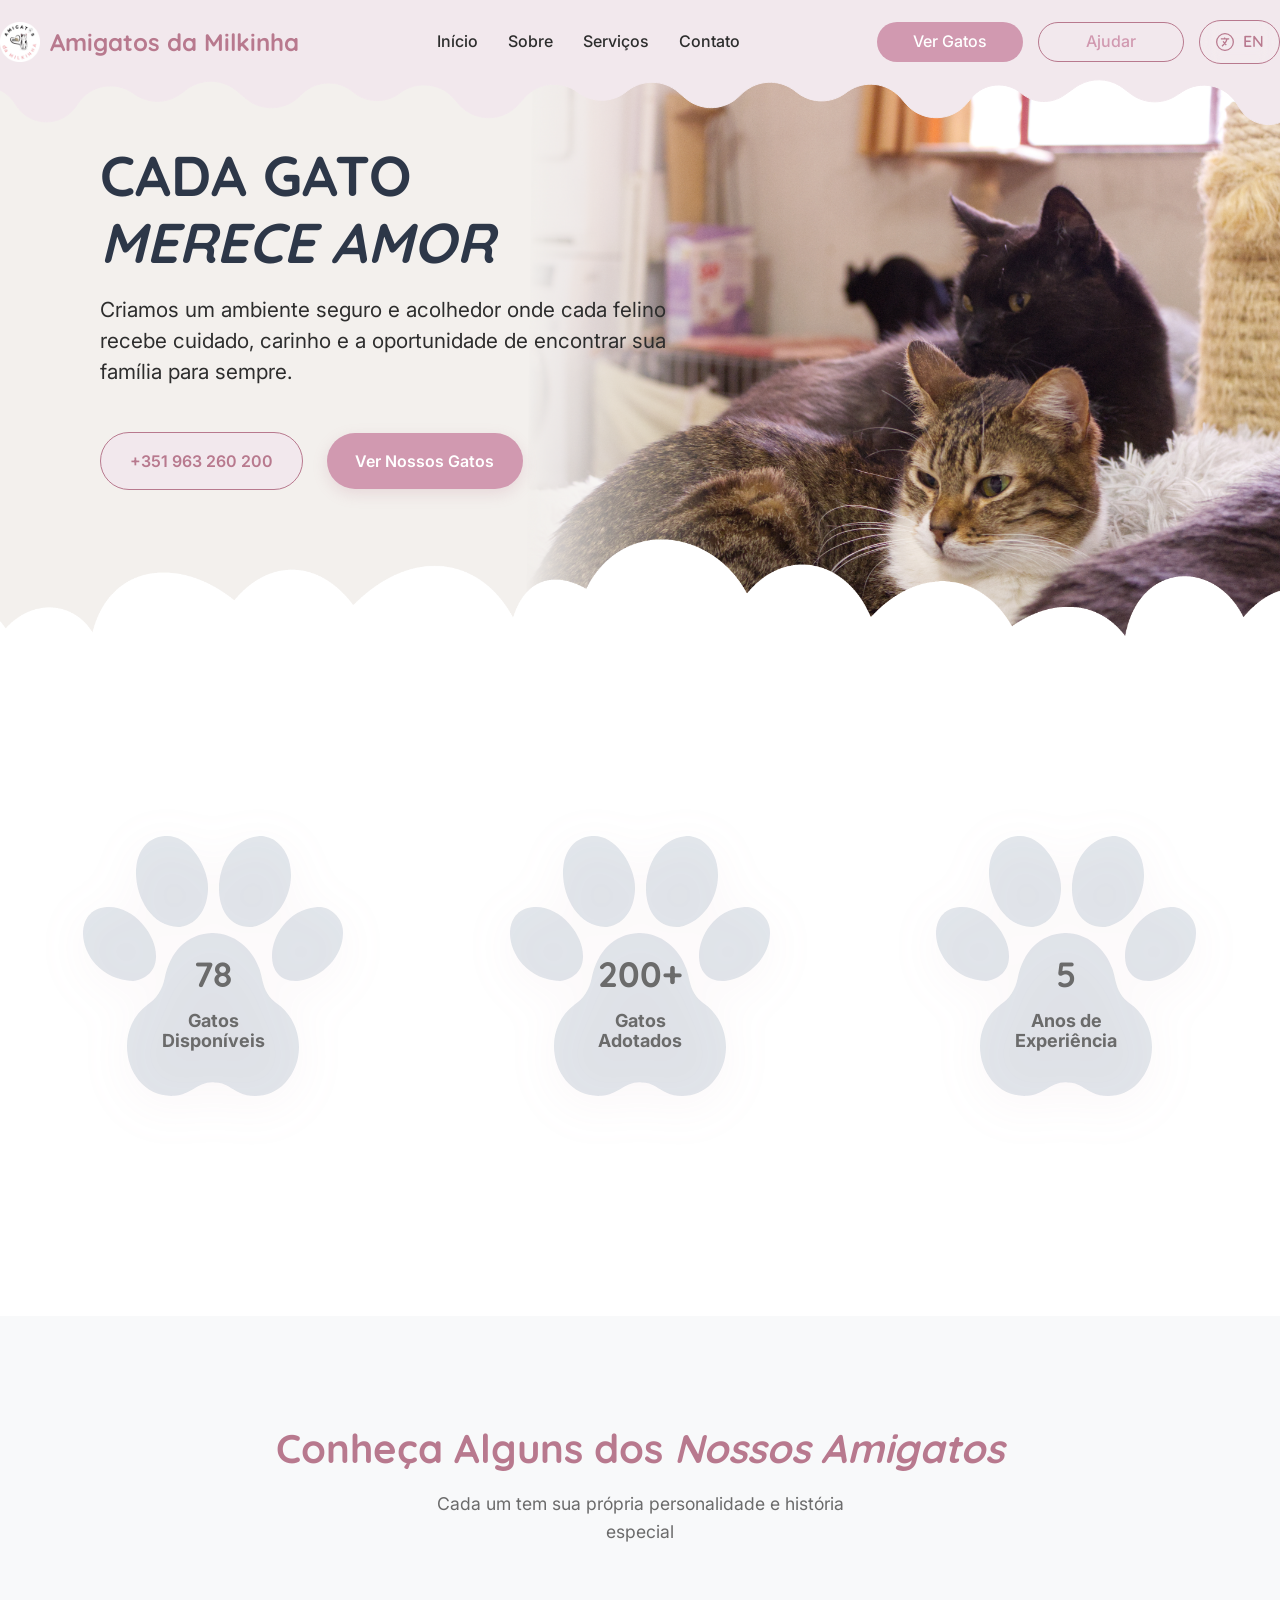
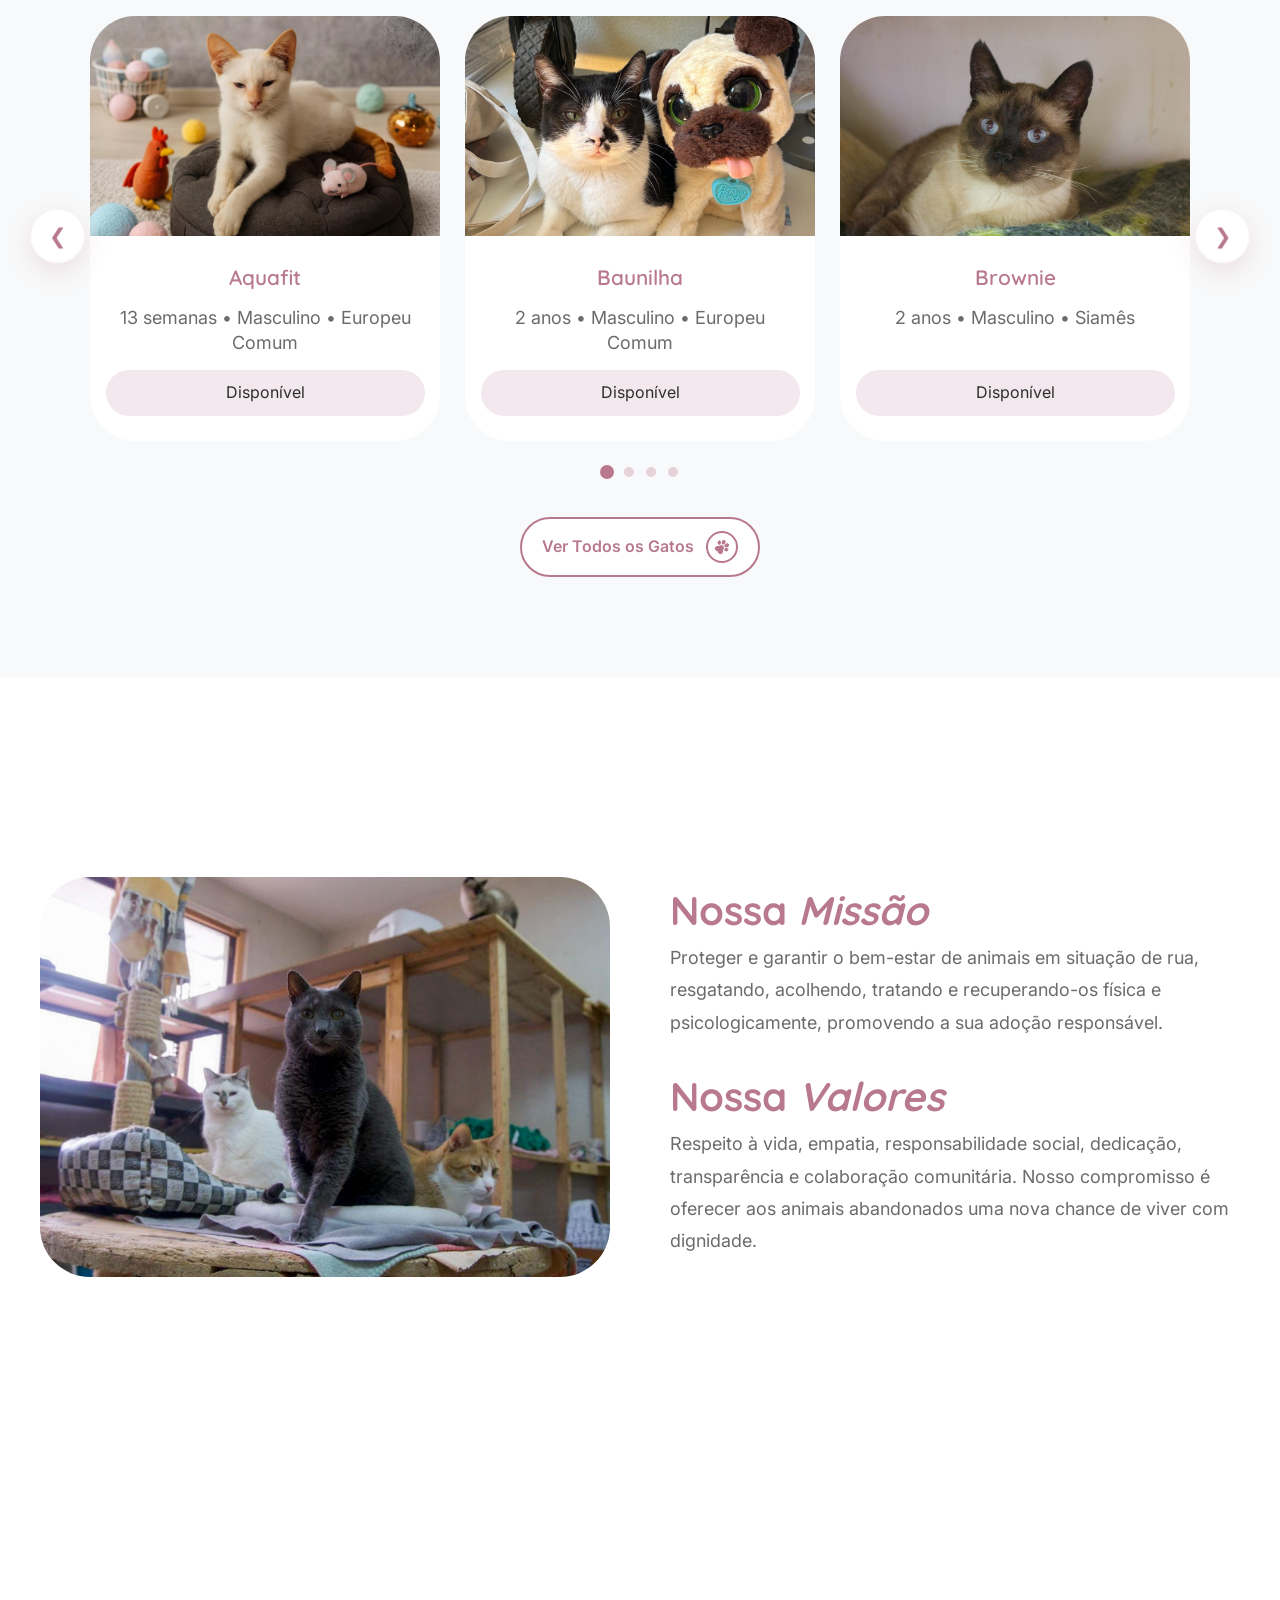
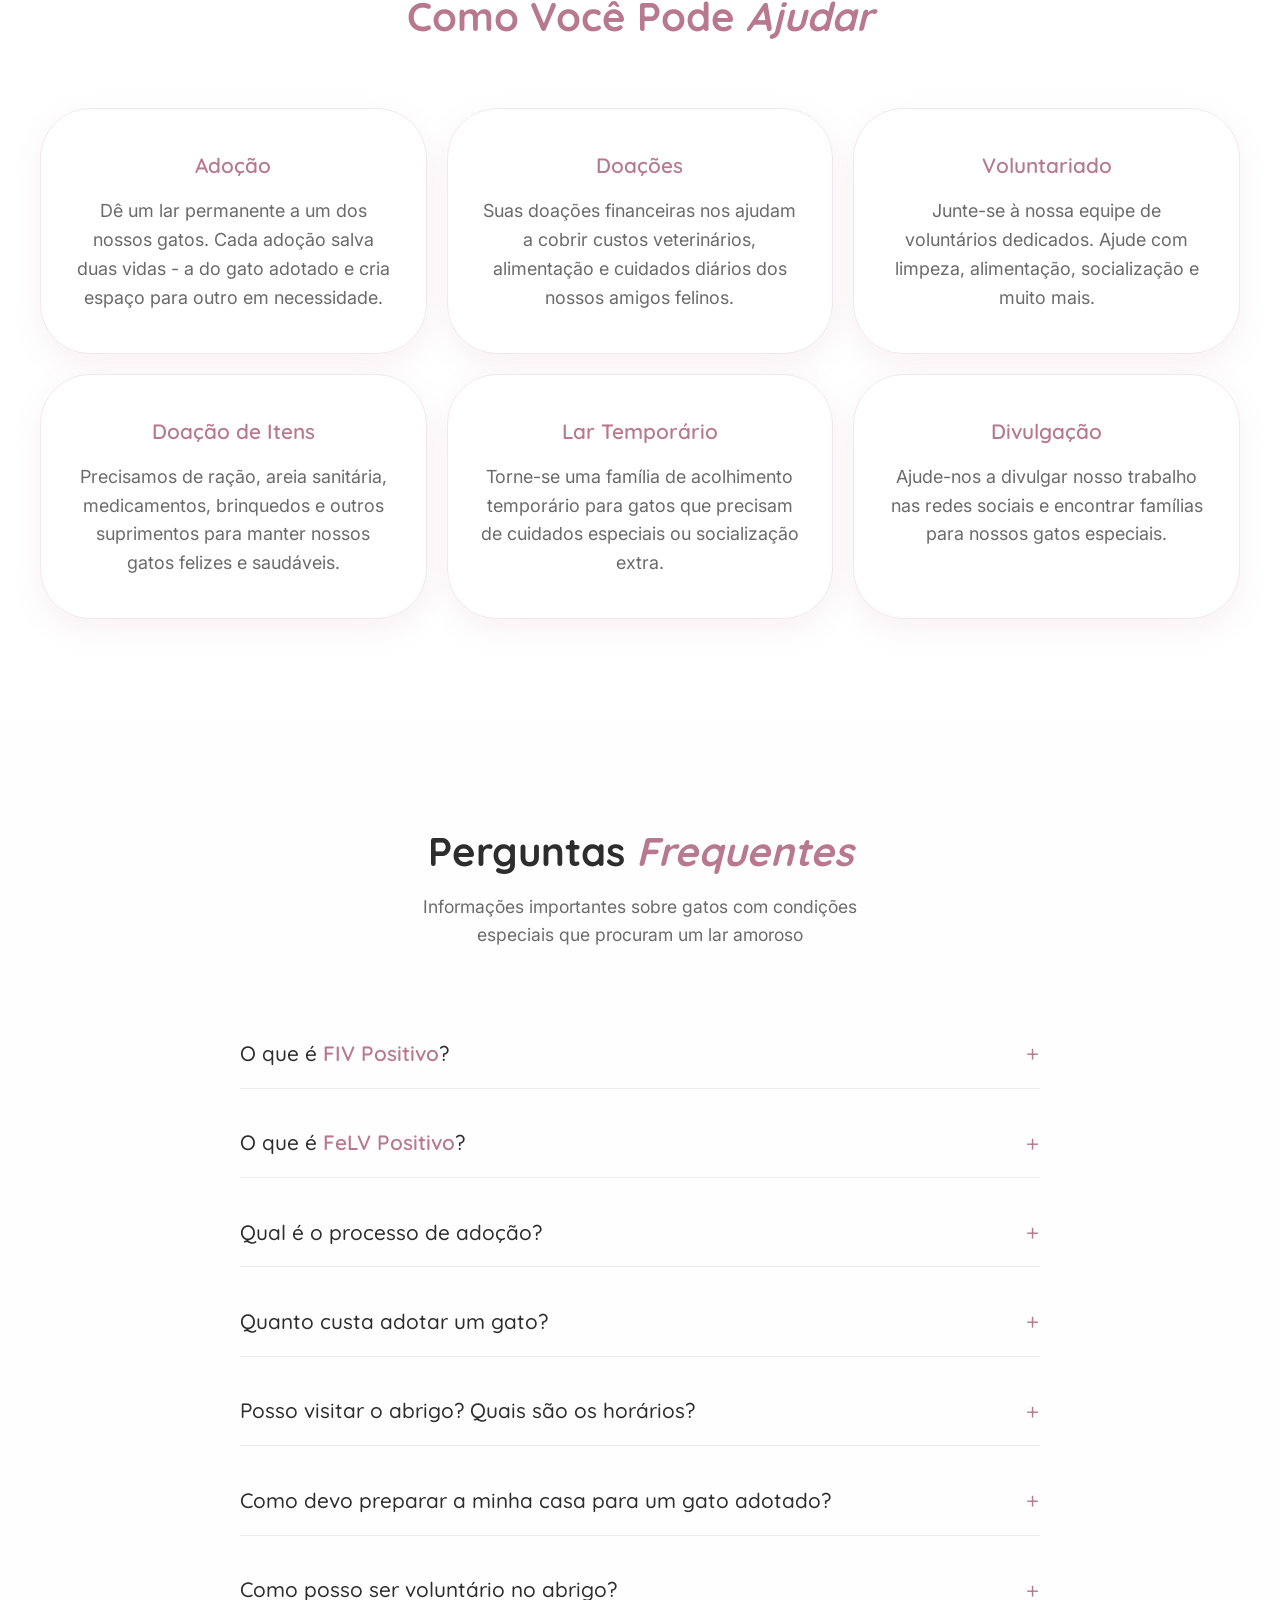
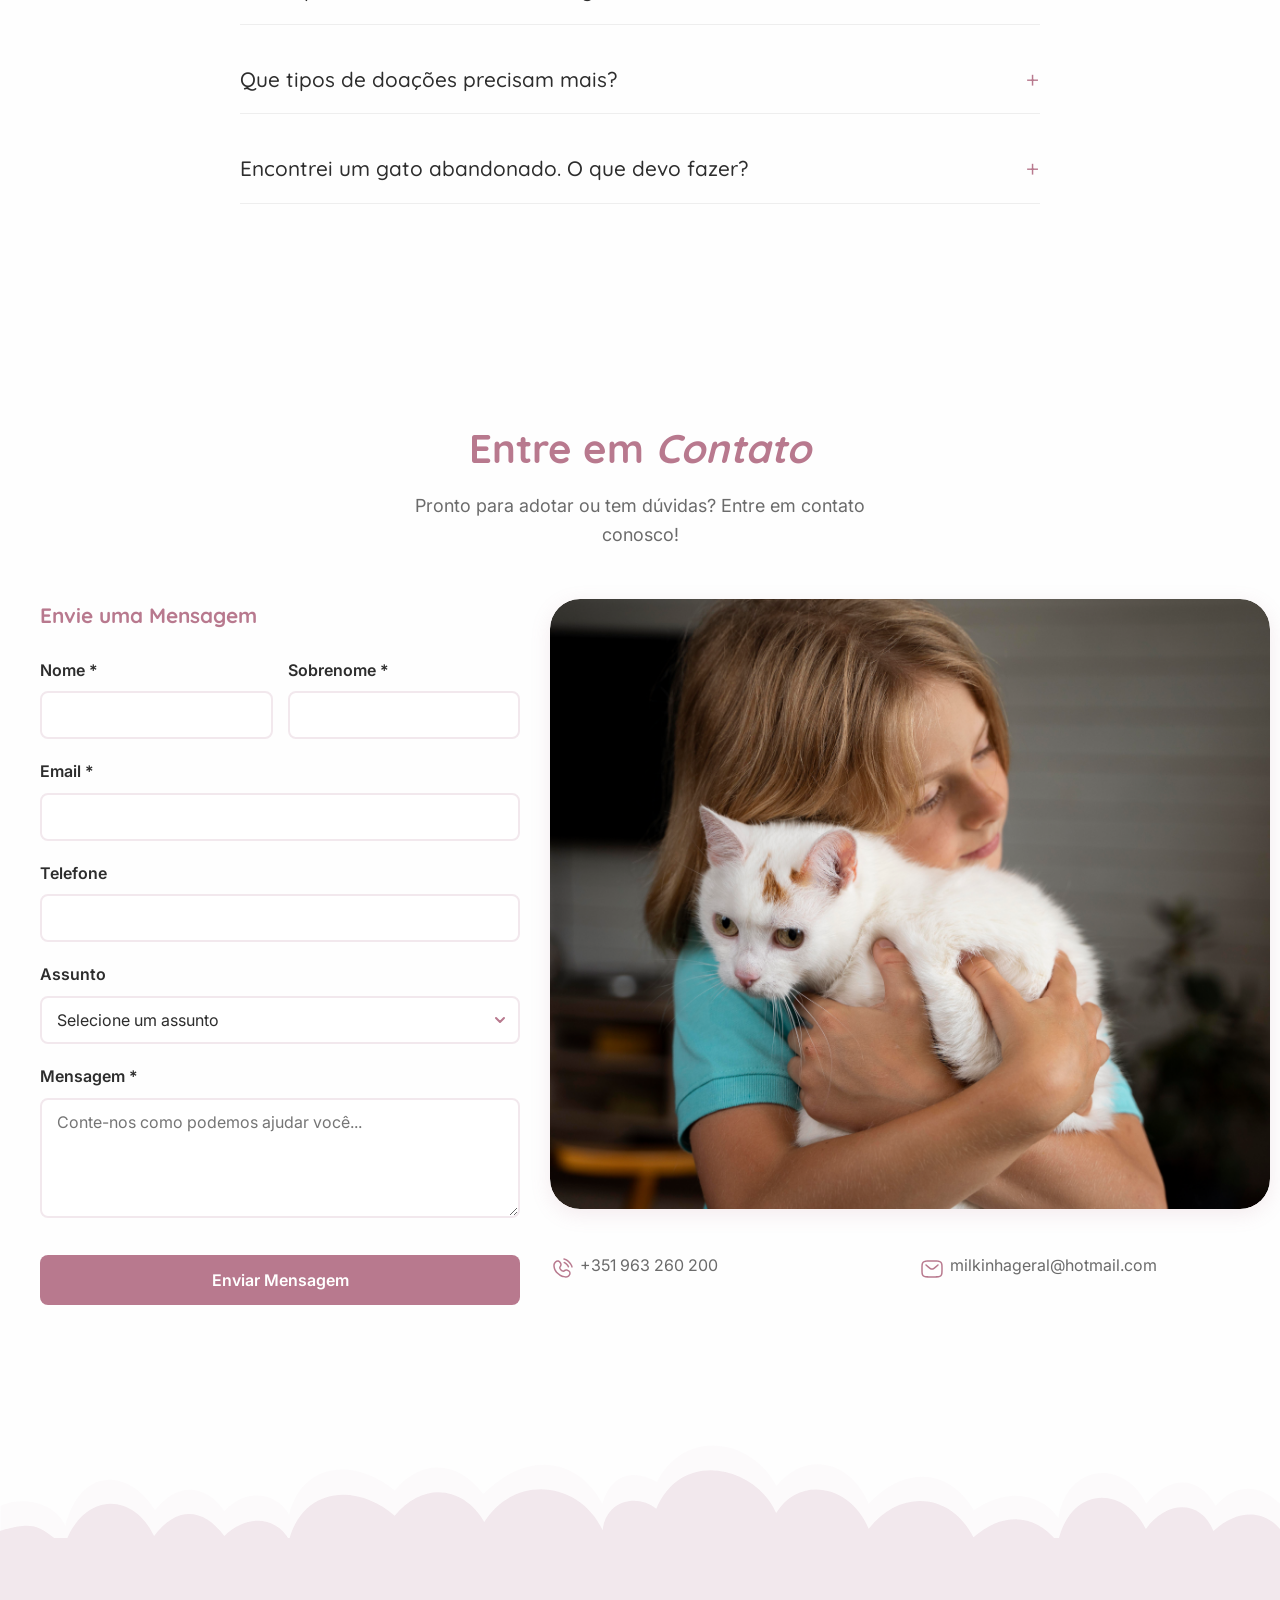
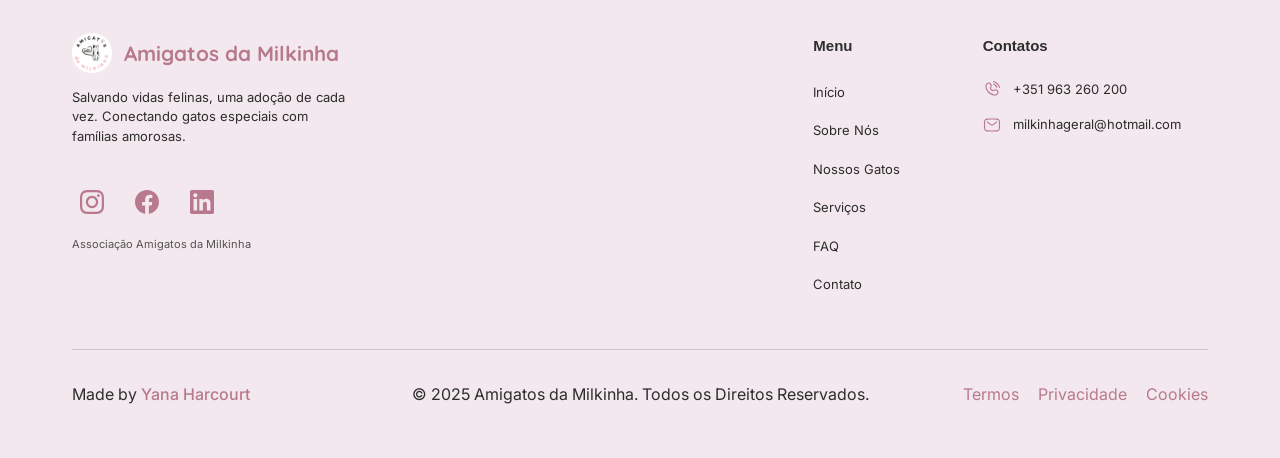
==== commit dbebc445: "changes some images" ====
--- a/index.html
+++ b/index.html
@@ -262,7 +262,7 @@
                     dignidade.</p>
             </div>
             <div class="about-image fade-in">
-                <img src="assets/img/group.png" alt="Gatos do abrigo" loading="lazy">
+                <img src="assets/img/grupo.jpeg" alt="Gatos do abrigo" loading="lazy">
             </div>
         </div>
     </section>
--- a/assets/styles.css
+++ b/assets/styles.css
@@ -572,6 +572,67 @@
 
     .language-text {
         font-size: var(--font-text-small);
+    }
+}
+
+/* 1536px-1599px (for the 1920px screen with the scale 125%) */
+@media (min-width: 1536px) and (max-width: 1599px) {
+    .nav {
+        background: url('data:image/svg+xml,<svg width="1440" height="126" viewBox="0 0 1440 126" fill="none" xmlns="http://www.w3.org/2000/svg"><path d="M43.5667 93.5343L30.1403 103.295C23.6996 107.977 15.5291 109.597 7.78903 107.728C-4.40737 104.783 -13 93.8678 -13 81.3208V-65C-13 -87.4021 -13 -98.6032 -8.64026 -107.16C-4.80533 -114.686 1.3139 -120.805 8.84038 -124.64C17.3968 -129 28.5979 -129 51 -129H1388C1410.4 -129 1421.6 -129 1430.16 -124.64C1437.69 -120.805 1443.81 -114.686 1447.64 -107.16C1452 -98.6032 1452 -87.4021 1452 -65V98.5425C1452 105.243 1446.57 110.674 1439.87 110.674C1436.17 110.674 1432.66 108.983 1430.36 106.081L1425.75 100.268C1414.08 85.555 1391.42 86.615 1381.18 102.353L1376.62 109.362C1363.4 129.665 1333.67 129.665 1320.45 109.362L1316.14 102.733C1304.49 84.8435 1280.55 79.7797 1262.66 91.4226L1258.62 94.049L1258.62 94.0535C1256.67 95.3218 1255.69 95.9565 1254.77 96.487C1241.53 104.135 1225.09 103.566 1212.41 95.0197C1211.53 94.4263 1210.6 93.7246 1208.74 92.3212L1206.83 90.8808C1203.01 88.0006 1201.1 86.5605 1199.24 85.4503C1187.04 78.1706 1171.89 77.9108 1159.44 84.7678C1157.54 85.8135 1155.59 87.1873 1151.67 89.9349L1144.29 95.1161C1131.21 104.289 1113.6 103.522 1101.38 93.2455C1086.37 80.6344 1063.96 82.6913 1051.5 97.8228L1047.83 102.282L1047.82 102.294C1047.18 103.076 1046.86 103.468 1046.59 103.78C1030.94 122.014 1002.85 122.426 986.669 104.66C986.391 104.355 986.054 103.97 985.381 103.2L981.606 98.8794C980.786 97.9419 980.377 97.4731 980.012 97.0774C966.531 82.4629 944.361 79.969 927.97 91.2231C927.526 91.5278 927.023 91.8938 926.016 92.6259C925.185 93.2295 924.77 93.5313 924.389 93.795C910.482 103.421 892.023 103.259 878.287 93.3904C877.91 93.1201 877.501 92.8111 876.681 92.193L875.937 91.6317L875.936 91.6311C874.242 90.3535 873.395 89.7146 872.62 89.1856C857.914 79.1407 838.337 80.0288 824.601 91.3639C823.877 91.9609 823.092 92.6739 821.52 94.0997L821.519 94.1003L820.693 94.8504L820.691 94.8513C818.184 97.1263 816.93 98.2639 815.768 99.1716C801.553 110.275 781.665 110.49 767.212 99.698C766.031 98.8156 764.752 97.7052 762.195 95.4846L758.653 92.4084C758.303 92.1046 758.128 91.9527 757.973 91.82C743.558 79.5576 722.522 79.0754 707.56 90.6645C707.398 90.7898 707.216 90.9336 706.853 91.2211L706.199 91.7387C692.1 102.892 672.248 103.122 657.895 92.2978C641.452 79.8977 618.242 82.2072 604.565 97.6045L600.113 102.616C598.766 104.132 598.093 104.89 597.525 105.479C581.288 122.319 554.127 121.692 538.685 104.12C538.145 103.506 537.508 102.719 536.235 101.145L536.232 101.141L535.117 99.762L535.106 99.7484C521.758 83.2531 497.853 80.0504 480.635 92.4506L480.62 92.4608L479.14 93.5271C465.145 103.61 446.089 102.899 432.885 91.7999C418.311 79.5503 396.889 80.1005 382.963 93.0821L380.11 95.7423L380.108 95.7443C378.847 96.9191 378.217 97.5067 377.649 97.9978C363.22 110.469 341.992 111.02 326.937 99.3118C326.344 98.8505 325.683 98.2959 324.362 97.1868L319.464 93.0733C316.707 90.7579 315.328 89.6002 314.019 88.6688C300.869 79.3167 283.389 78.7811 269.691 87.3105C268.327 88.16 266.88 89.2311 263.986 91.3734L261.345 93.3286L261.185 93.4471C261.131 93.4875 261.09 93.5173 261.052 93.5454C247.222 103.693 228.461 103.893 214.417 94.0421C214.348 93.9935 214.272 93.9396 214.119 93.8316L212.986 93.0296C195.334 80.535 170.879 84.8393 158.554 102.61L155.842 106.521C140.943 128.003 108.802 126.825 95.5154 104.311C84.7679 86.0984 60.6717 81.0998 43.5667 93.5343Z" fill="%23F2E8ED" stroke="%23F2E8ED"/></svg>') center top/cover no-repeat;
+        position: sticky;
+        top: 0;
+        width: 100%;
+        z-index: 1000;
+        height: 155px;
+        transition: all 0.3s ease;
+        margin: 0;
+        display: flex;
+        align-items: flex-start;
+        padding-top: 18px;
+    }
+
+    .nav-container {
+        max-width: 1450px;
+        padding-left: 0;
+        padding-right: 0;
+    }
+
+    .logo {
+        font-size: 1.7rem;
+    }
+
+    .logo-image {
+        width: 48px;
+        height: 48px;
+    }
+
+    .nav-links {
+        gap: 35px;
+    }
+
+    .nav-links a {
+        font-size: var(--font-nav);
+    }
+
+    .nav-buttons li a.btn.nav-btn-wide {
+        width: 150px;
+        height: 43px;
+        font-size: var(--font-button);
+        padding: 9px 23px;
+    }
+
+    .language-btn {
+        padding: 9px 17px;
+        font-size: var(--font-text-small);
+    }
+
+    .language-text {
+        font-size: var(--font-text-small);
+    }
+
+    .language-icon {
+        width: 23px;
+        height: 23px;
     }
 }
 
@@ -1836,6 +1897,36 @@
     }
 }
 
+/* 1536px-1599px (for the 1920px screens with the scale 125%) */
+@media (min-width: 1536px) and (max-width: 1599px) {
+    .hero {
+        min-height: 825px;
+        padding-top: 0;
+        margin-top: -75px;
+    }
+
+    .hero-content {
+        padding-left: 145px;
+        max-width: 550px;
+    }
+
+    .hero-title {
+        font-size: var(--font-hero-title);
+        margin-bottom: 27px;
+    }
+
+    .hero-text {
+        font-size: var(--font-heading-h3);
+        margin-bottom: 55px;
+    }
+
+    .hero-phone,
+    .hero-cta {
+        padding: 1.1rem 2.3rem;
+        font-size: var(--font-button);
+    }
+}
+
 /* 1280px - 1439px */
 @media (max-width: 1439px) and (min-width: 1280px) {
     .hero {
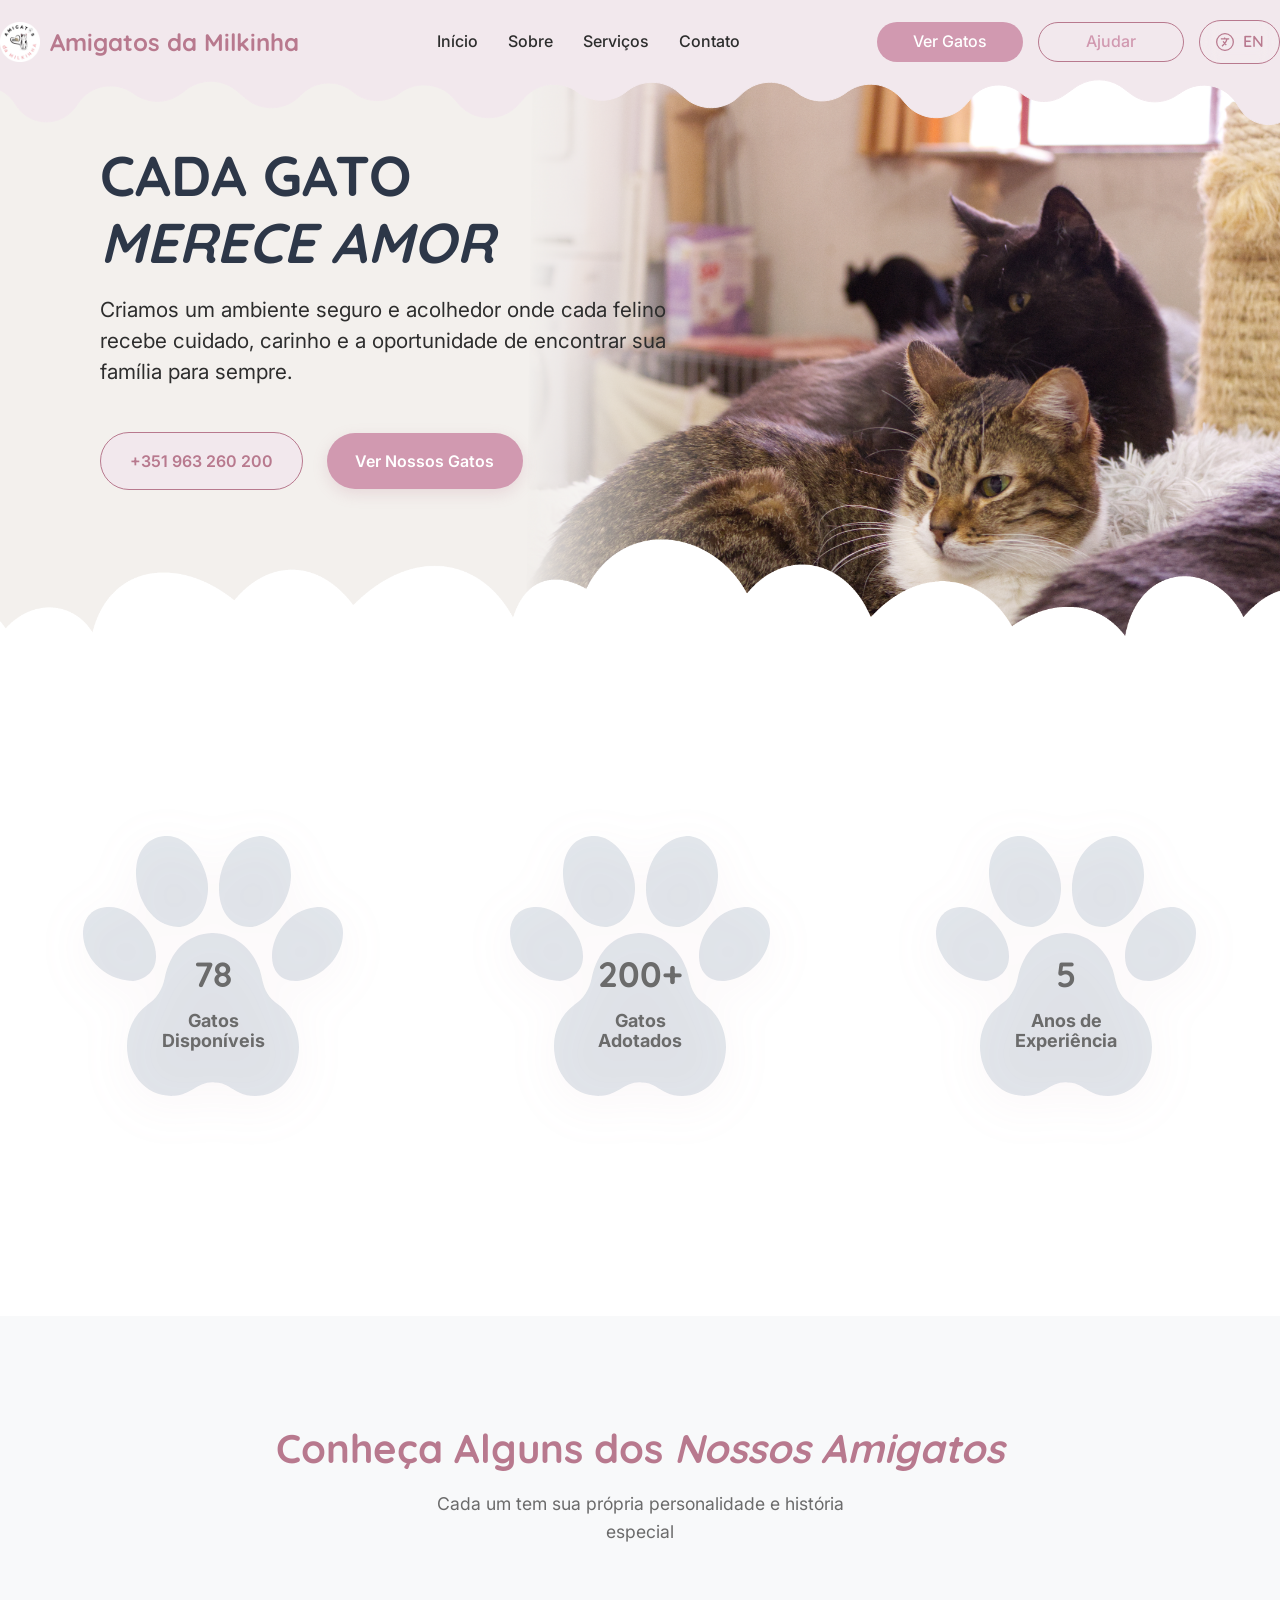
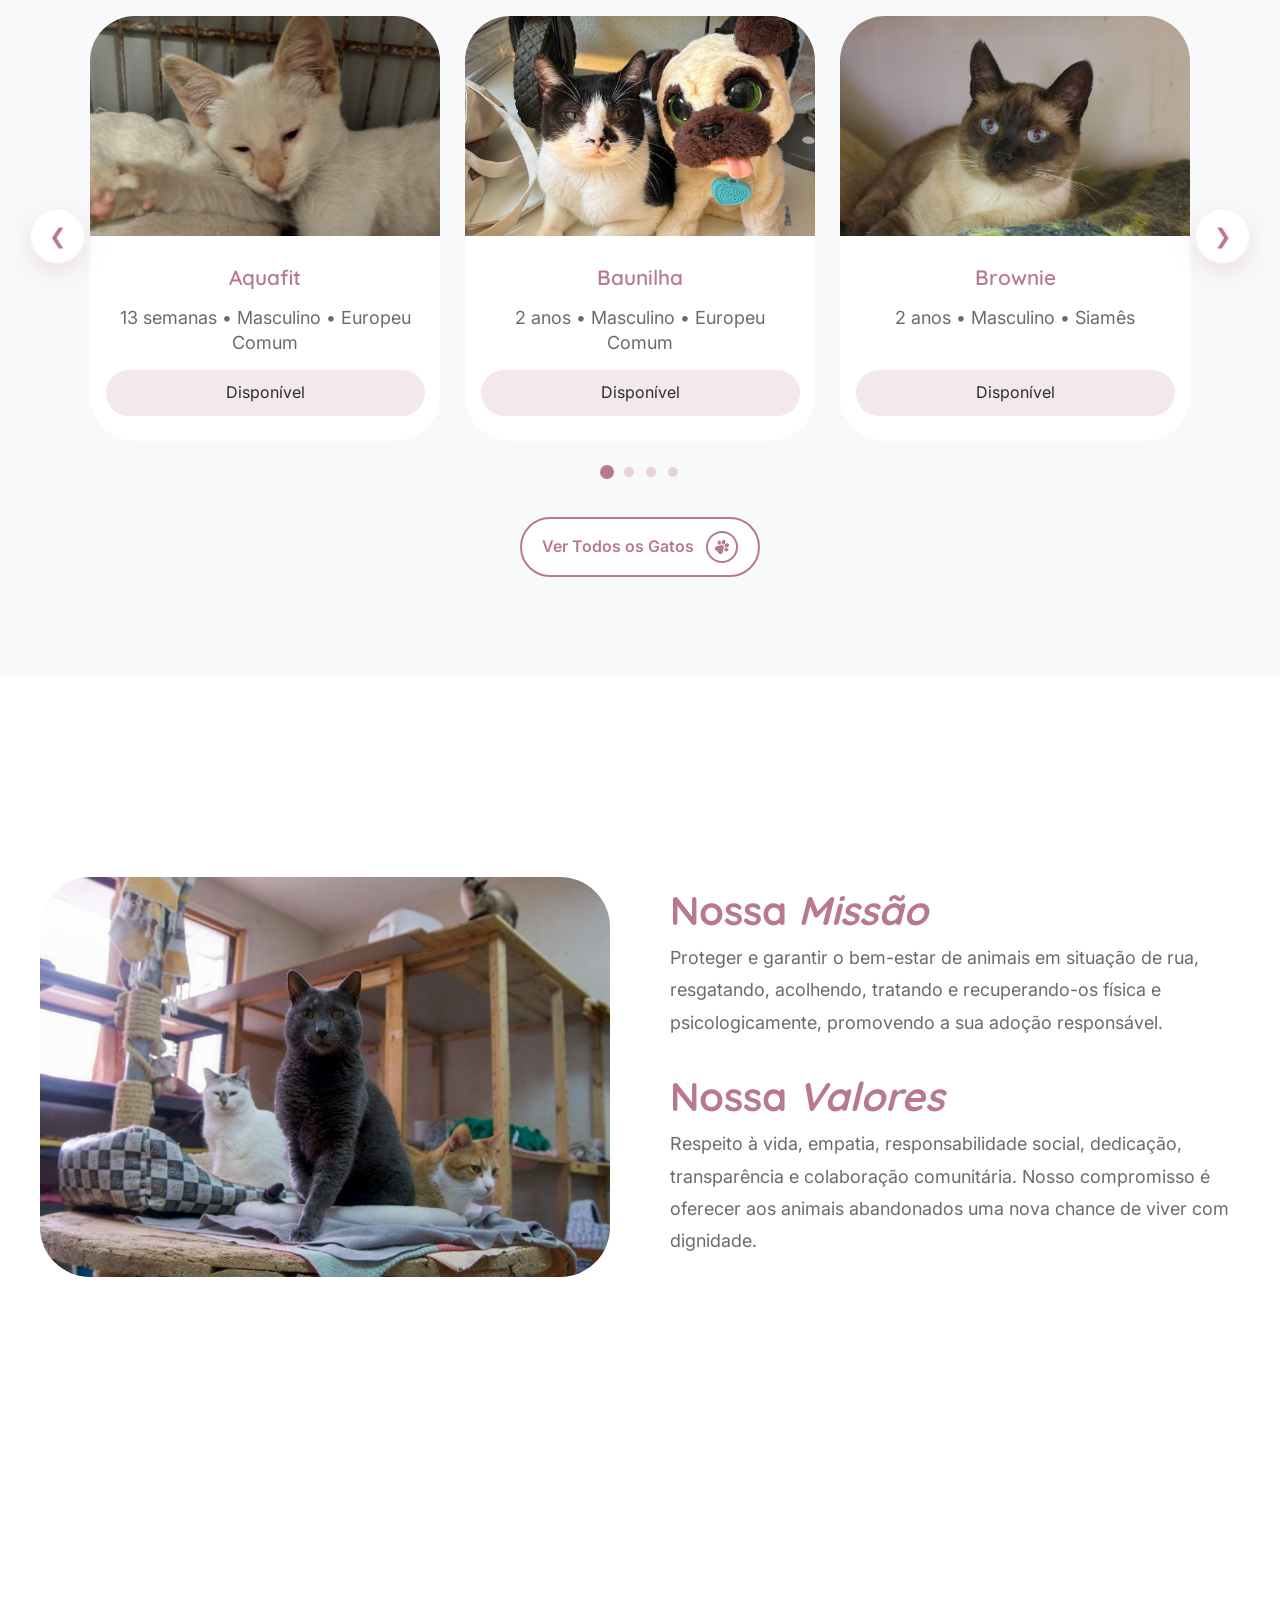
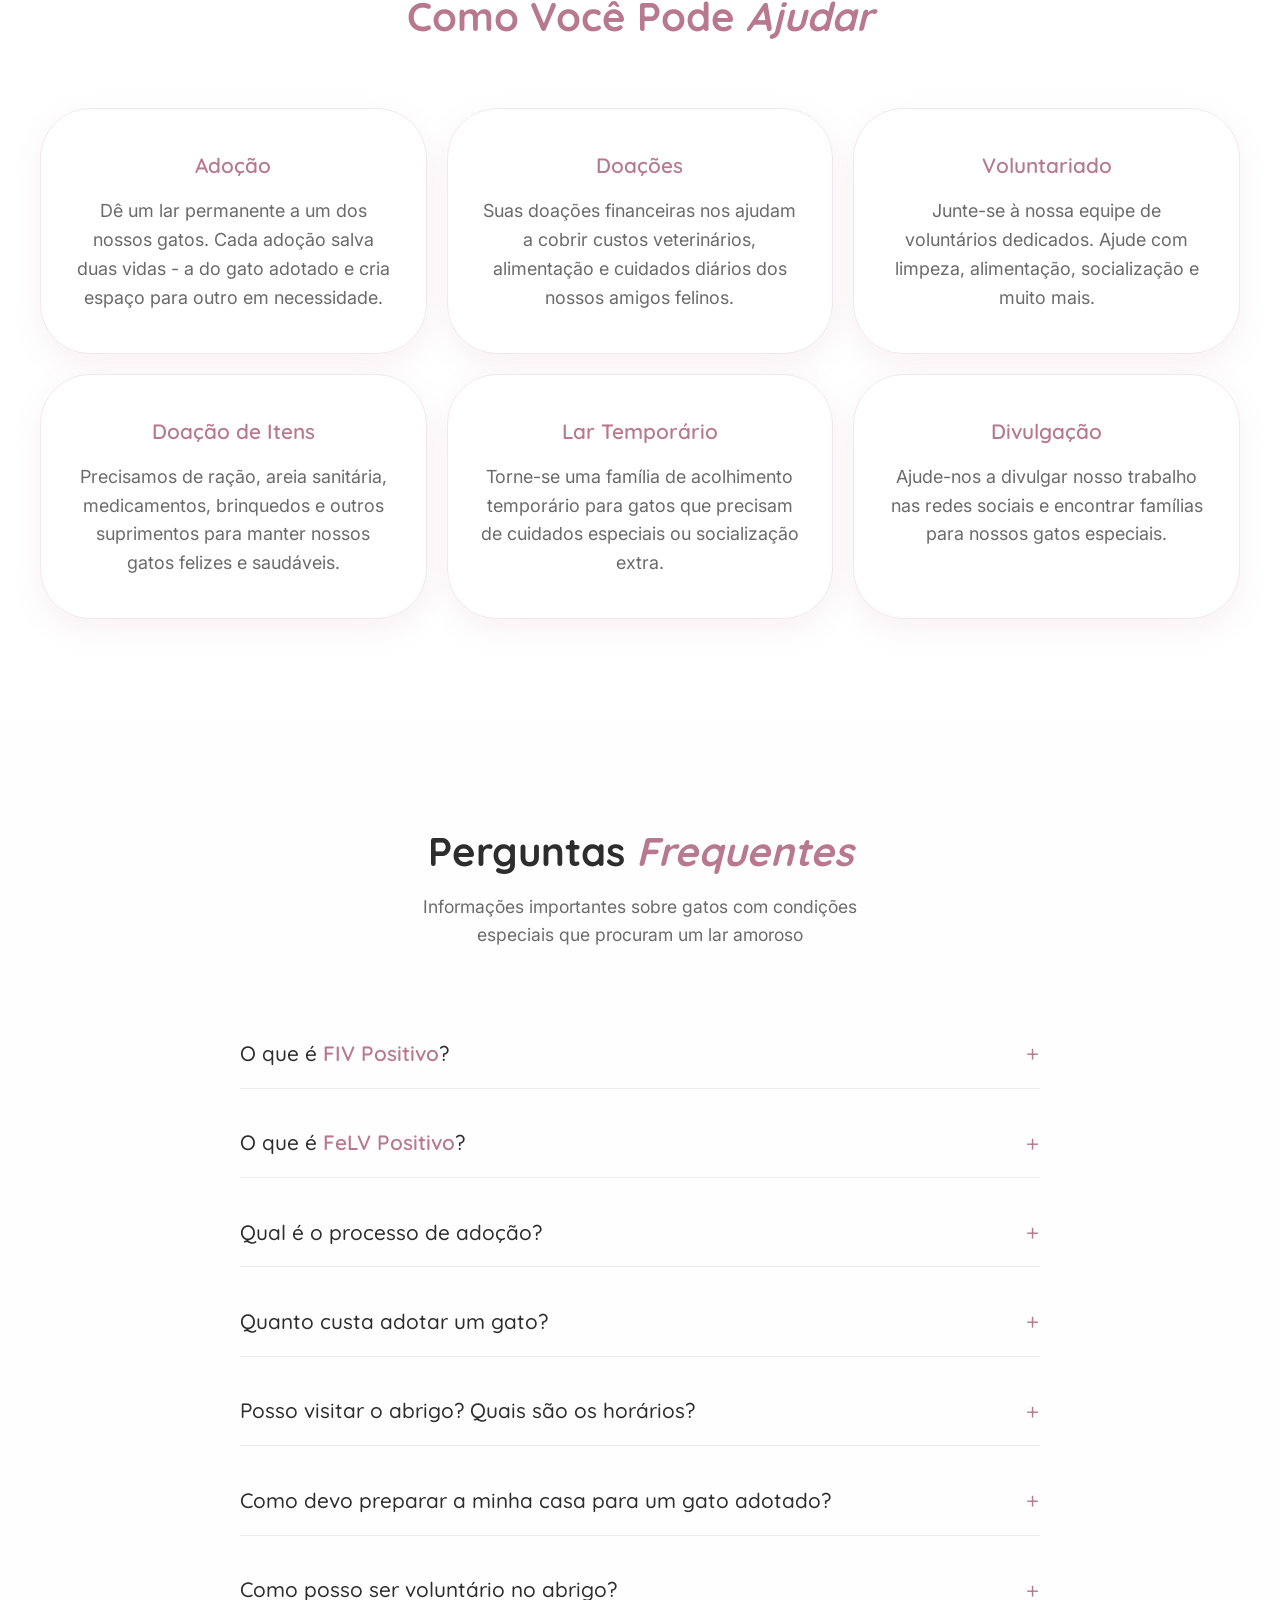
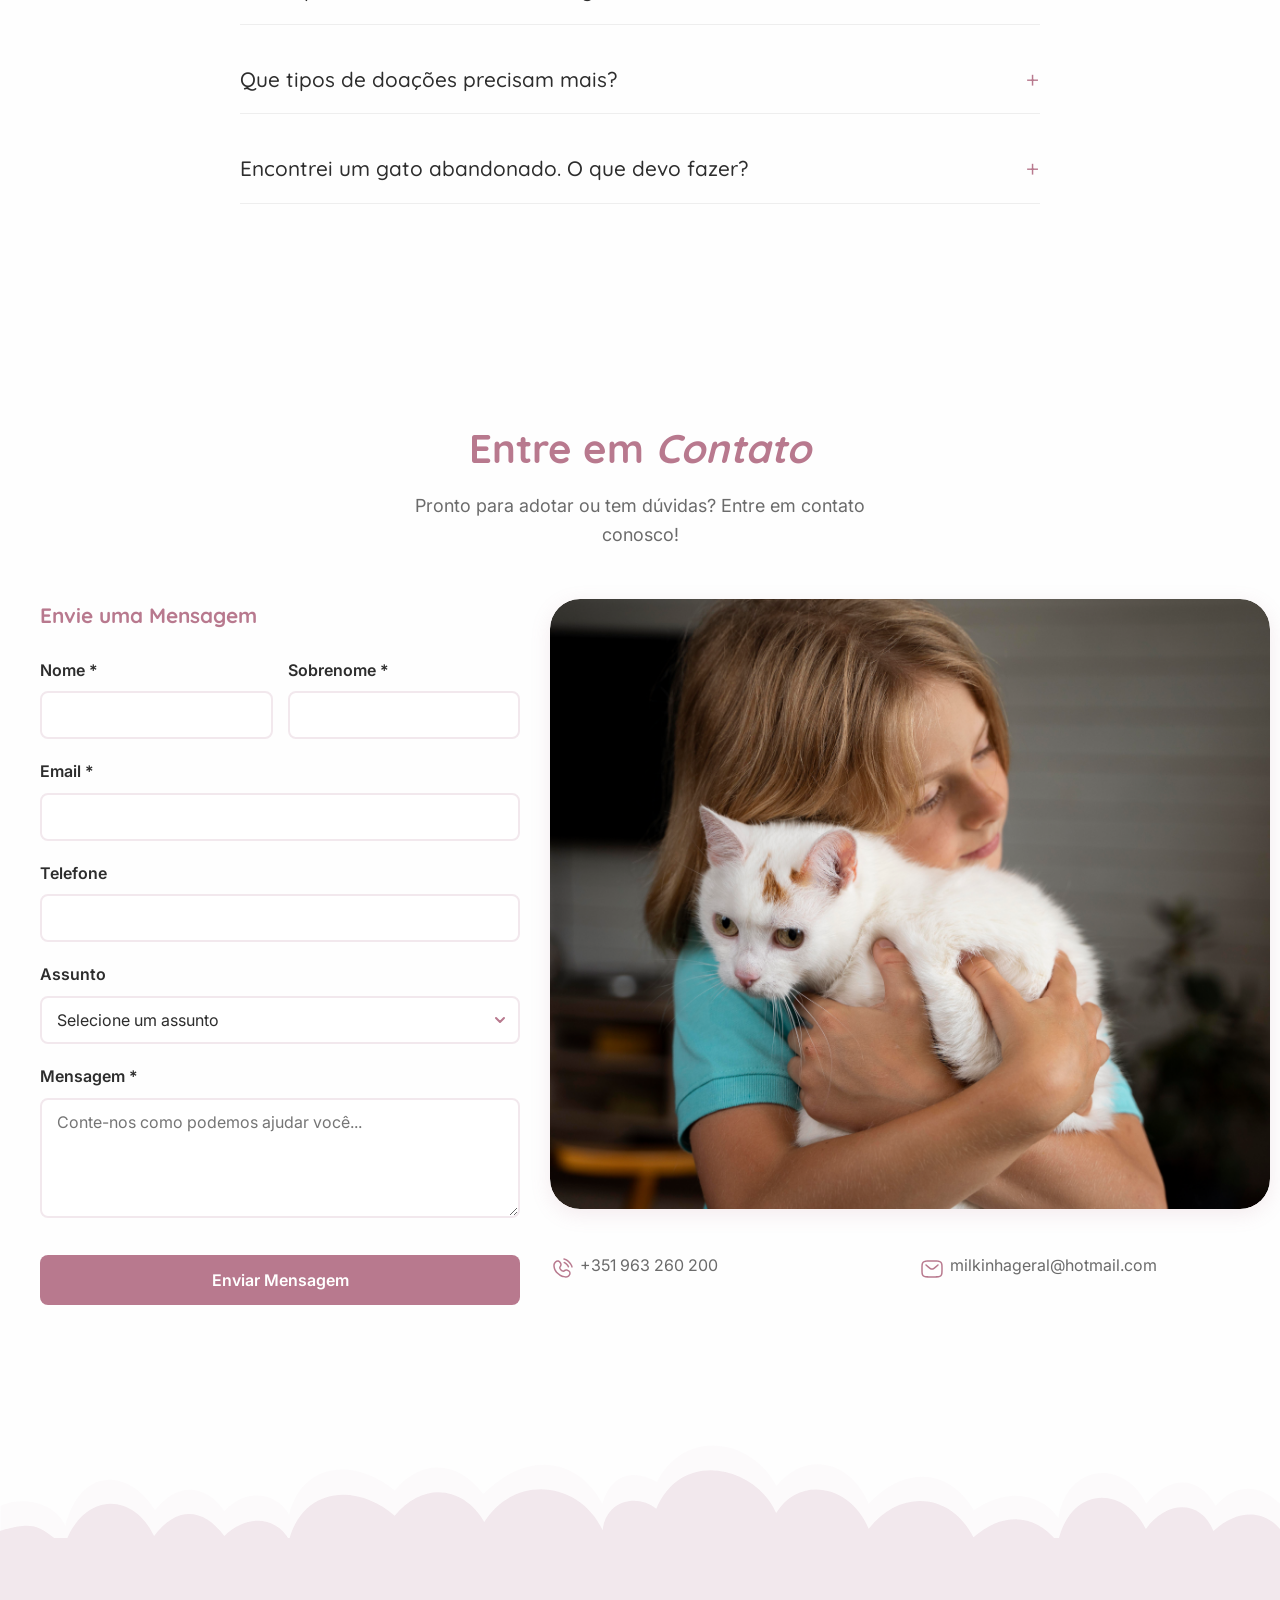
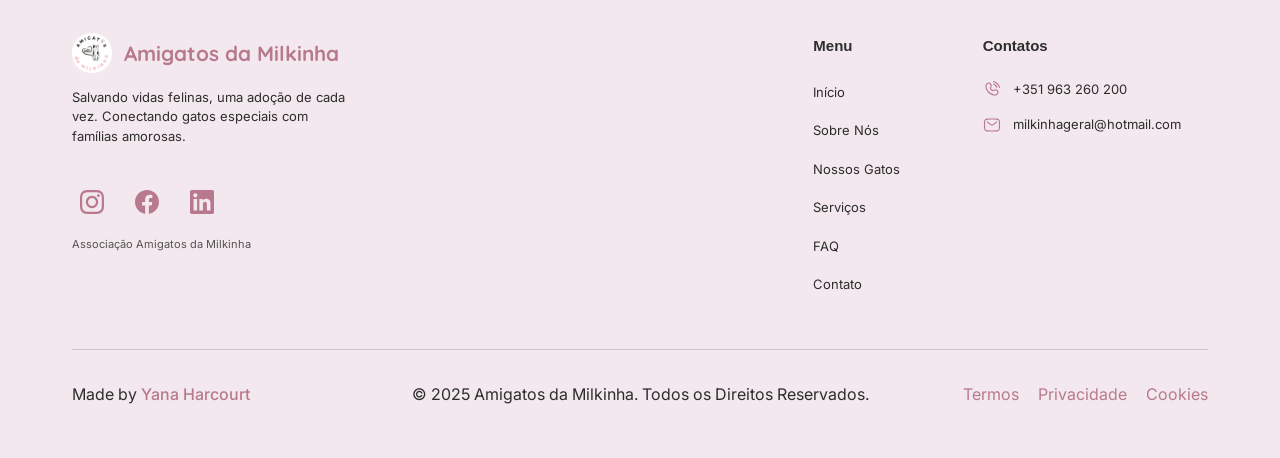
==== commit 7b495db7: "akuafit image change" ====
--- a/index.html
+++ b/index.html
@@ -125,7 +125,7 @@
                         <!-- Slide 1 -->
                         <div class="carousel-slide">
                             <div class="cat-preview-card">
-                                <img src="./assets/img/Cats-grid/Aquafit/Aquafit.png" alt="Aquafit" loading="lazy">
+                                <img src="./assets/img/Cats-grid/Aquafit/Aquafit.jpg" alt="Aquafit" loading="lazy">
                                 <div class="cat-preview-info">
                                     <h3>Aquafit</h3>
                                     <p>13 semanas • Masculino • Europeu Comum</p>
@@ -1037,7 +1037,7 @@
             var allCatCards = [
                 // Slide 1
                 [
-                    { name: 'Aquafit', age: '13 semanas', gender: 'Masculino', breed: 'Europeu Comum', image: './assets/img/Cats-grid/Aquafit/Aquafit.png' },
+                    { name: 'Aquafit', age: '13 semanas', gender: 'Masculino', breed: 'Europeu Comum', image: './assets/img/Cats-grid/Aquafit/Aquafit.jpg' },
                     { name: 'Baunilha', age: '2 anos', gender: 'Masculino', breed: 'Europeu Comum', image: './assets/img/Cats-grid/Baunilha/Baunilha.jpg' },
                     { name: 'Brownie', age: '2 anos', gender: 'Masculino', breed: 'Siamês', image: './assets/img/Cats-grid/Brownie/Brownie3.jpg' }
                 ],
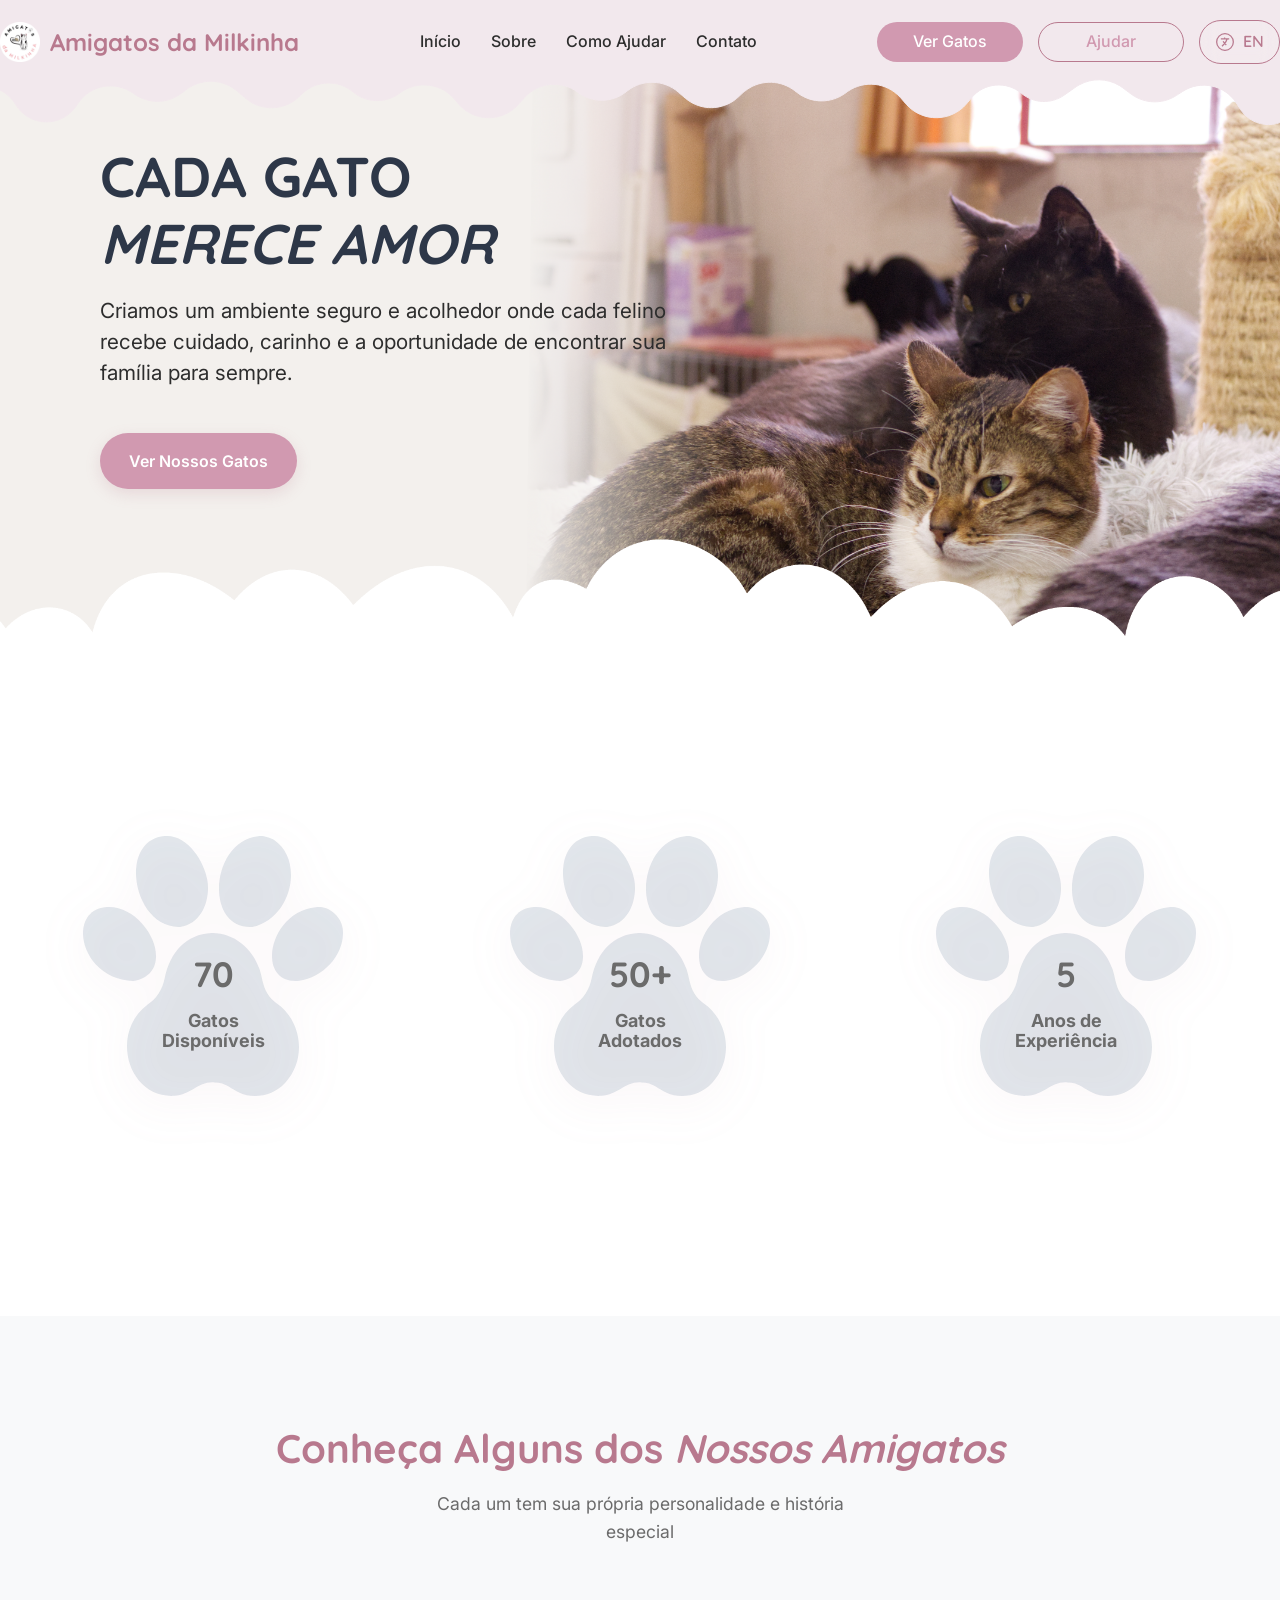
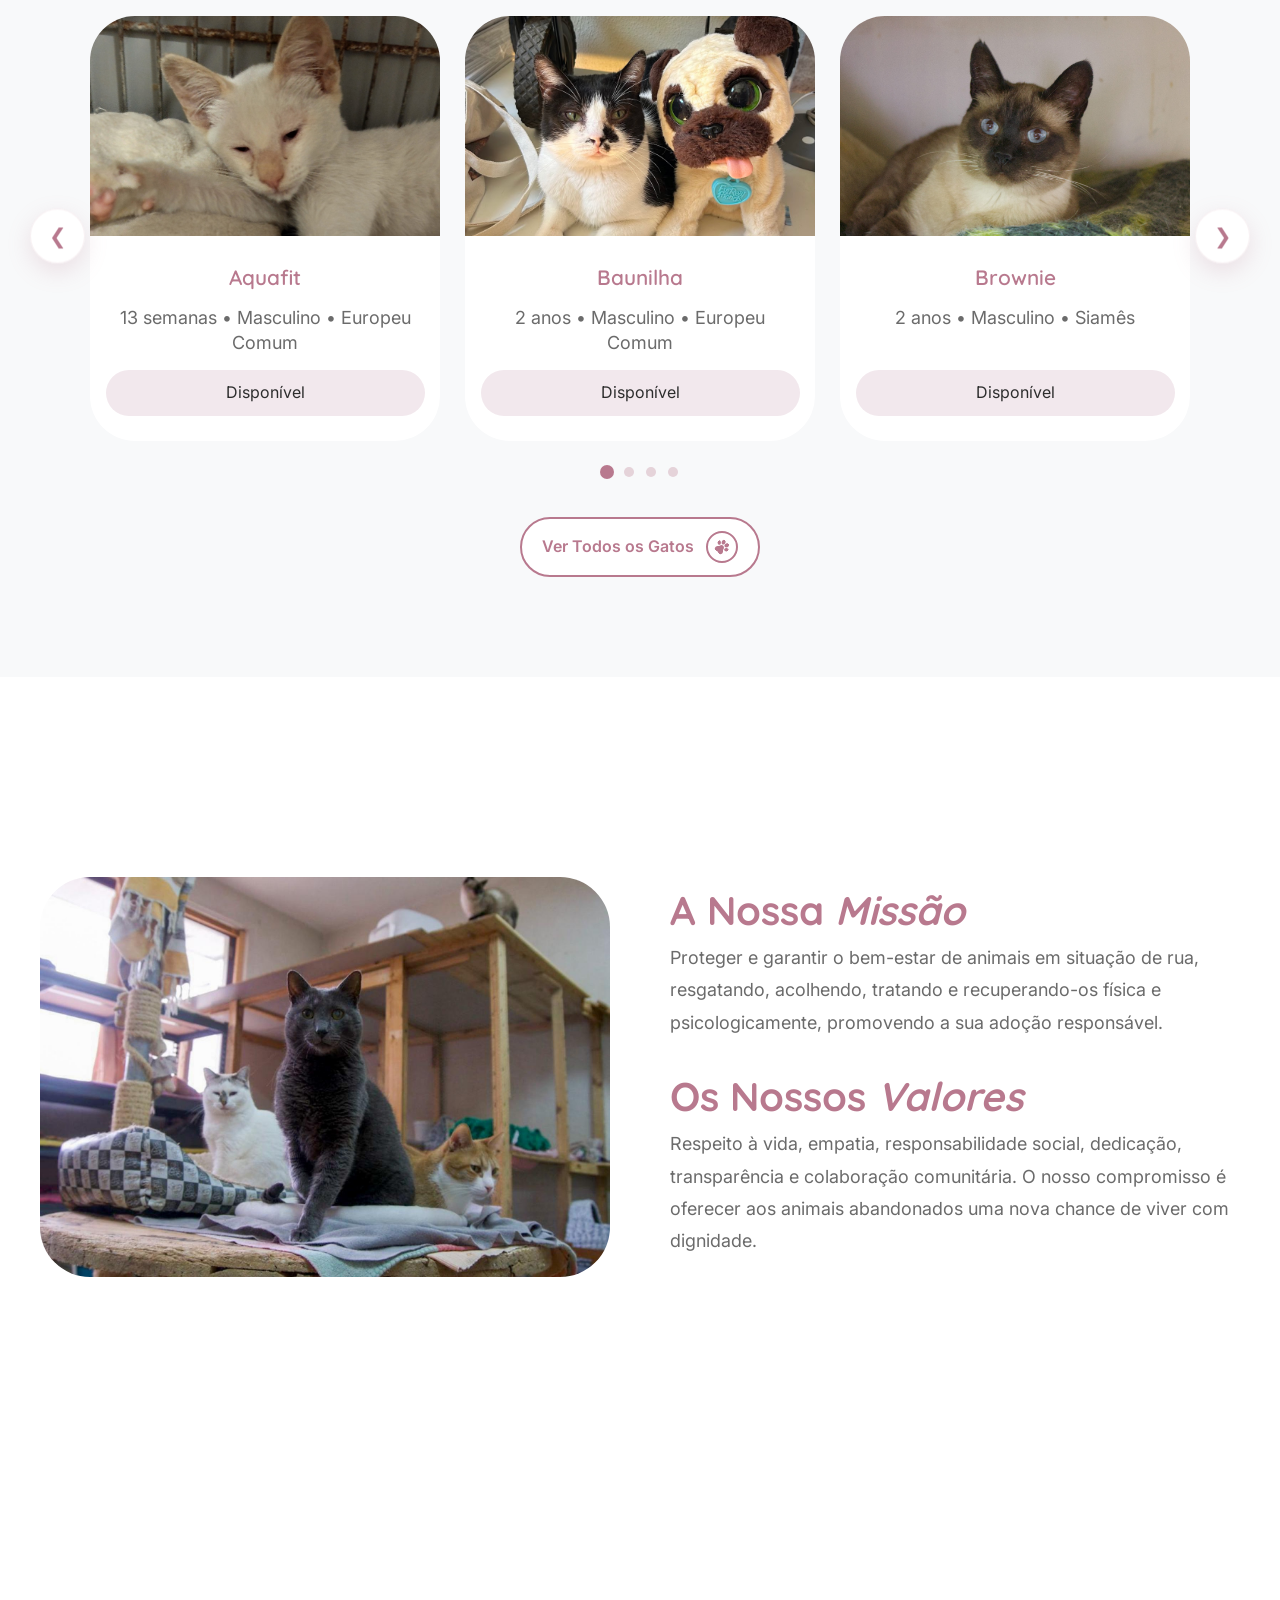
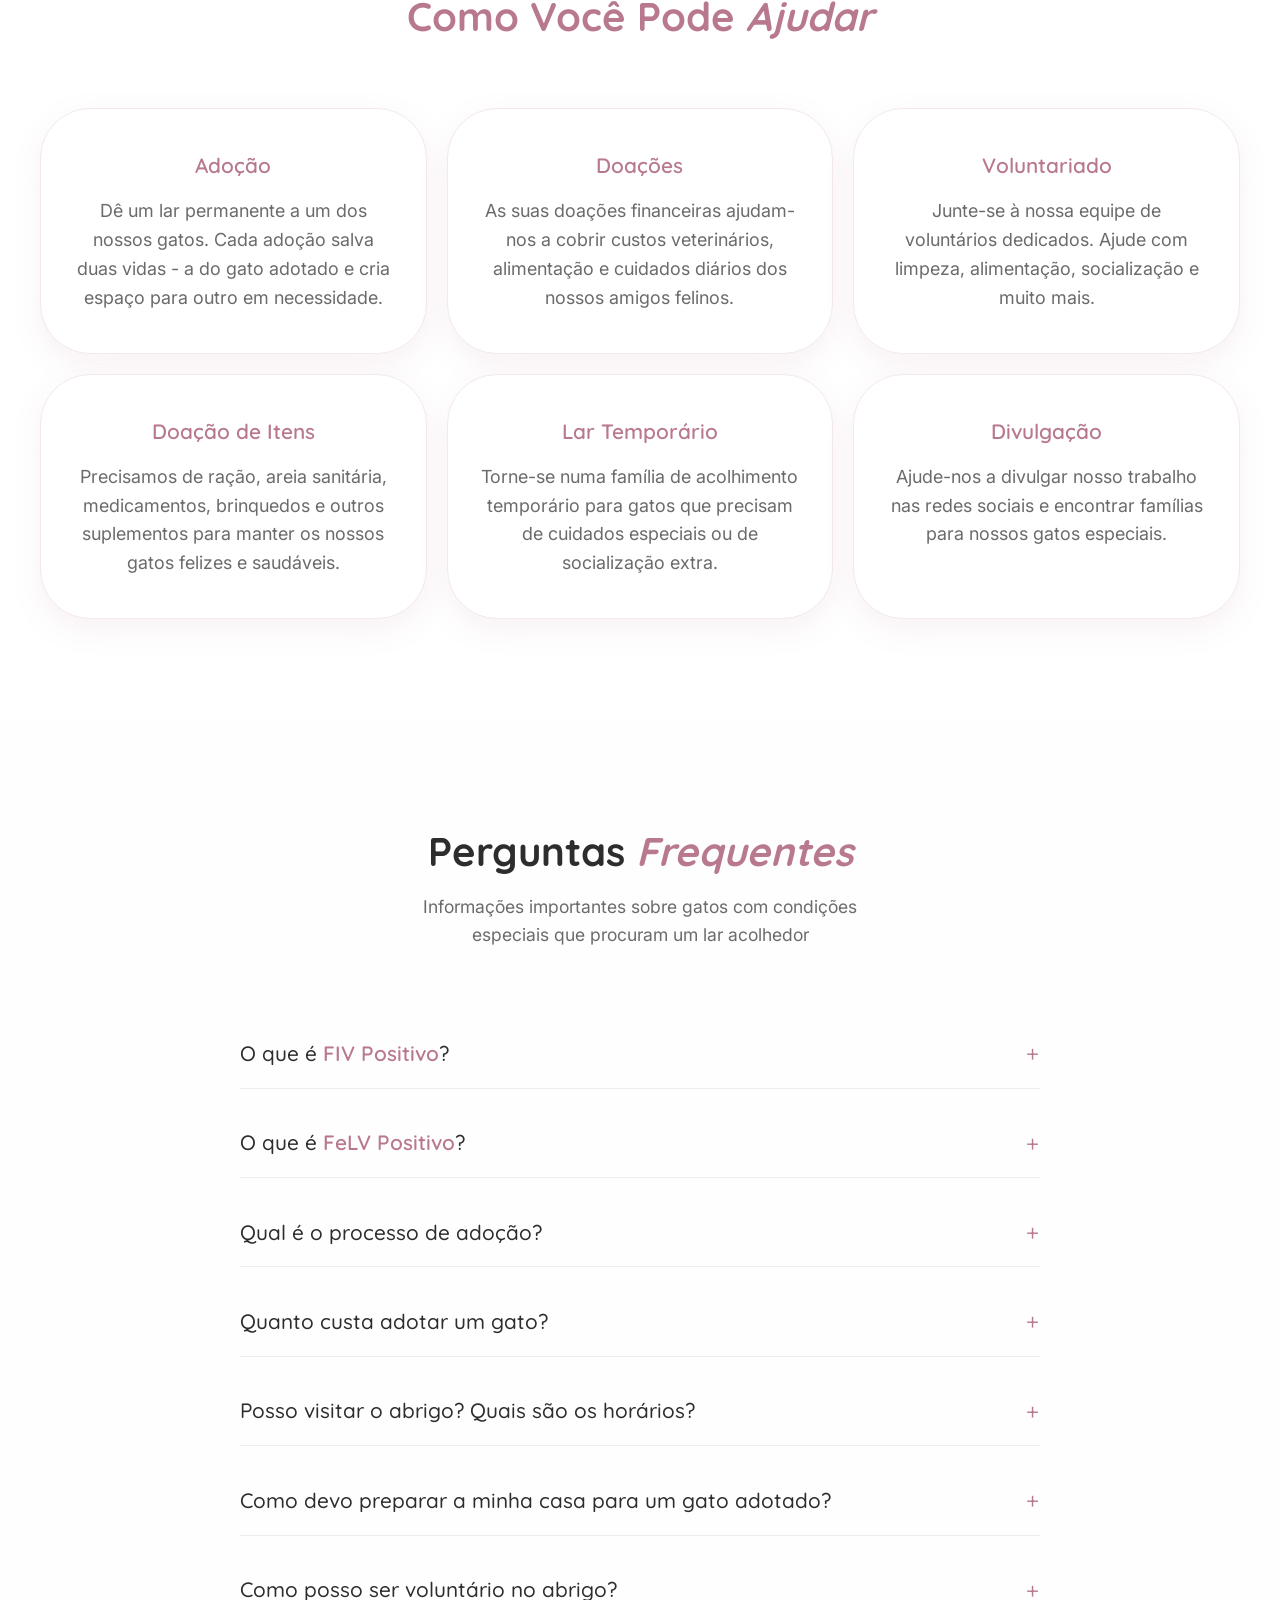
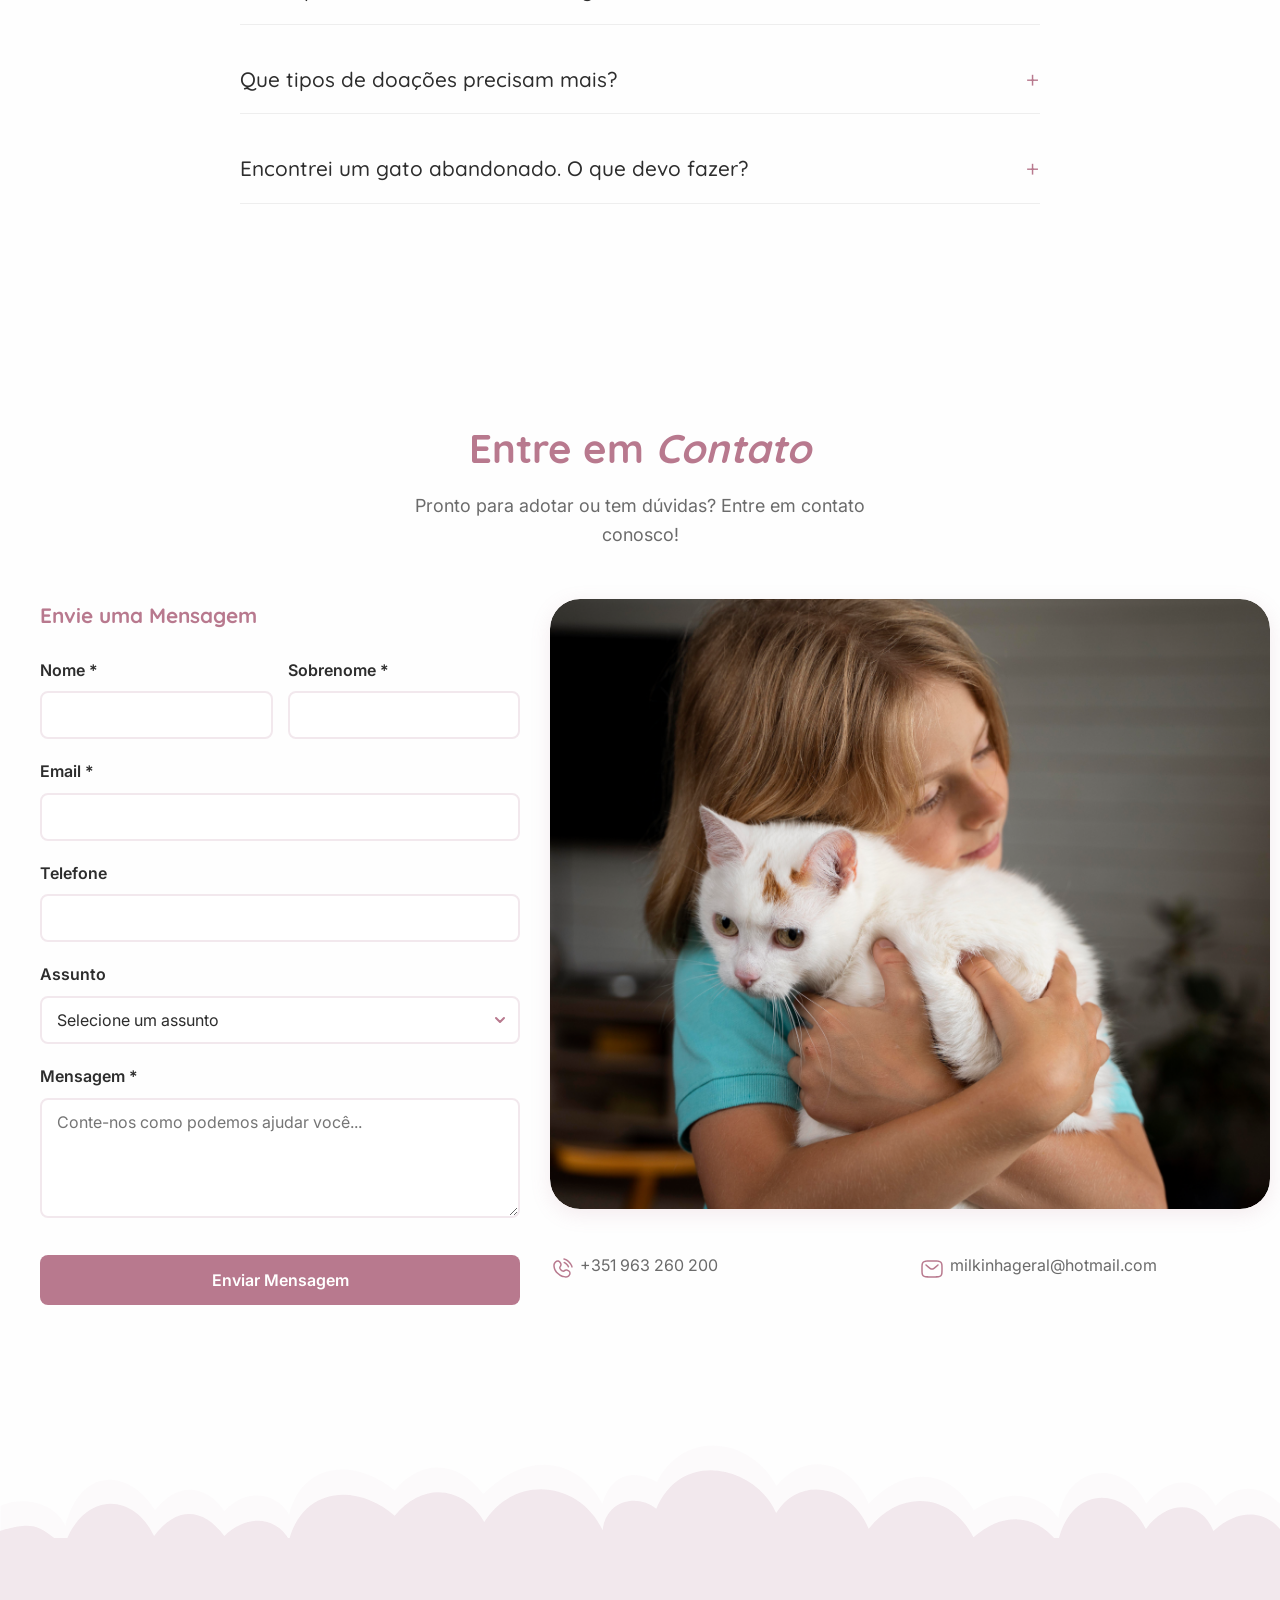
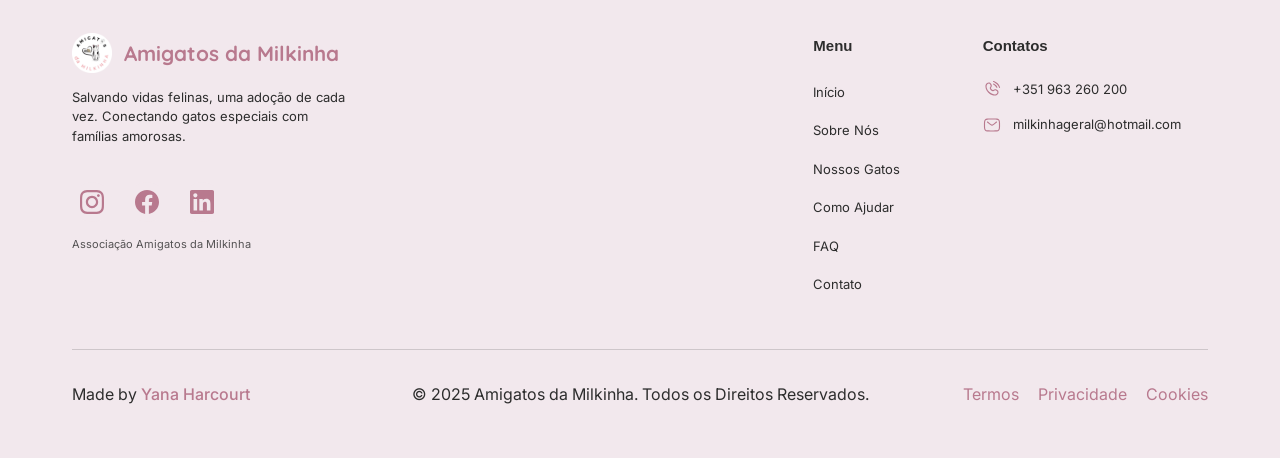
==== commit 0f180d85: "text fixes" ====
--- a/index.html
+++ b/index.html
@@ -39,7 +39,7 @@
             <ul class="nav-links">
                 <li><a href="index.html">Início</a></li>
                 <li><a href="#sobre">Sobre</a></li>
-                <li><a href="#servicos">Serviços</a></li>
+                <li><a href="#servicos">Como Ajudar</a></li>
                 <li><a href="#contato">Contato</a></li>
             </ul>
             <ul class="nav-buttons">
@@ -71,7 +71,6 @@
                 <p class="hero-text">Criamos um ambiente seguro e acolhedor onde cada felino recebe cuidado, carinho e a
                     oportunidade de encontrar sua família para sempre.</p>
                 <div class="hero-buttons">
-                    <a href="tel:+351963260200" class="hero-phone">+351 963 260 200</a>
                     <a href="cats_grid.html" class="hero-cta">Ver Nossos Gatos</a>
                 </div>
             </div>
@@ -86,7 +85,7 @@
             <div class="stat-item fade-in">
                 <div class="paw-svg" aria-label="Paw"></div>
                 <div class="stat-content">
-                    <span class="stat-number">78</span>
+                    <span class="stat-number">70</span>
                     <span class="stat-label">Gatos <br>Disponíveis</span>
                 </div>
             </div>
@@ -94,7 +93,7 @@
             <div class="stat-item fade-in">
                 <div class="paw-svg" aria-label="Paw"></div>
                 <div class="stat-content">
-                    <span class="stat-number">200+</span>
+                    <span class="stat-number">50+</span>
                     <span class="stat-label">Gatos<br> Adotados</span>
                 </div>
             </div>
@@ -253,12 +252,12 @@
     <section class="about" id="sobre">
         <div class="about-container">
             <div class="about-content fade-in">
-                <h2 class="fade-in">Nossa<span class="italic-text"> Missão</span></h2>
+                <h2 class="fade-in">A Nossa<span class="italic-text"> Missão</span></h2>
                 <p>Proteger e garantir o bem-estar de animais em situação de rua, resgatando, acolhendo, tratando e
                     recuperando-os física e psicologicamente, promovendo a sua adoção responsável. </p>
-                <h2 class="fade-in">Nossa<span class="italic-text"> Valores</span></h2>
+                <h2 class="fade-in">Os Nossos<span class="italic-text"> Valores</span></h2>
                 <p>Respeito à vida, empatia, responsabilidade social, dedicação, transparência e colaboração
-                    comunitária. Nosso compromisso é oferecer aos animais abandonados uma nova chance de viver com
+                    comunitária. O nosso compromisso é oferecer aos animais abandonados uma nova chance de viver com
                     dignidade.</p>
             </div>
             <div class="about-image fade-in">
@@ -283,7 +282,7 @@
                 <div class="service-card fade-in">
                     <!-- <span class="service-icon">❤️</span> -->
                     <h3>Doações</h3>
-                    <p>Suas doações financeiras nos ajudam a cobrir custos veterinários, alimentação e cuidados diários
+                    <p>As suas doações financeiras ajudam-nos a cobrir custos veterinários, alimentação e cuidados diários
                         dos nossos amigos felinos.</p>
                 </div>
                 <div class="service-card fade-in">
@@ -295,13 +294,13 @@
                 <div class="service-card fade-in">
                     <!-- <span class="service-icon">🎁</span> -->
                     <h3>Doação de Itens</h3>
-                    <p>Precisamos de ração, areia sanitária, medicamentos, brinquedos e outros suprimentos para manter
+                    <p>Precisamos de ração, areia sanitária, medicamentos, brinquedos e outros suplementos para manter os
                         nossos gatos felizes e saudáveis.</p>
                 </div>
                 <div class="service-card fade-in">
                     <!-- <span class="service-icon">🏡</span> -->
                     <h3>Lar Temporário</h3>
-                    <p>Torne-se uma família de acolhimento temporário para gatos que precisam de cuidados especiais ou
+                    <p>Torne-se numa família de acolhimento temporário para gatos que precisam de cuidados especiais ou de
                         socialização extra.</p>
                 </div>
                 <div class="service-card fade-in">
@@ -323,7 +322,7 @@
             <div class="section-header">
                 <h2>Perguntas <span class="italic-text">Frequentes</span></h2>
                 <p class="section-subheading">Informações importantes sobre gatos com condições especiais que procuram
-                    um lar amoroso</p>
+                    um lar acolhedor</p>
             </div>
 
             <div class="accordion">
@@ -342,21 +341,21 @@
 
                         <div class="highlight-box">
                             <div class="highlight-title">Como é transmitido?</div>
-                            <p>A transmissão ocorre principalmente através de mordidas profundas durante brigas entre
-                                gatos. O contacto casual, como partilhar comida, água, ou brincadeiras, é muito
+                            <p>A transmissão ocorre principalmente através de mordidas profundas durante lutas entre
+                                gatos. O contacto normal, como partilhar comida, água, ou brincadeiras, é muito
                                 improvável de causar transmissão.</p>
                         </div>
 
                         <p>
-                            Gatos FIV+ podem viver vidas longas e saudáveis com cuidados adequados. Muitos vivem anos
-                            sem apresentar sintomas, especialmente quando mantidos em ambiente seguro e sem stress.
+                            Gatos FIV+ podem viver vidas longas e saudáveis com os cuidados adequados. Muitos vivem anos
+                            sem apresentar sintomas, especialmente quando vivem num ambiente seguro e sem stress.
                             Estudos recentes mostram que gatos com FIV têm expectativas de vida próximas aos gatos não
                             infectados.
                         </p>
 
                         <div class="important-note">
                             <strong>Importante:</strong> No abrigo, os gatos FIV+ vivem junto com gatos não infectados
-                            sem problemas, pois todos são castrados e a maioria não é agressiva, o que reduz muito o
+                            sem problemas, pois são todos castrados e a maioria não é agressiva, o que reduz muito o
                             risco de transmissão. Em casa, o risco é igualmente baixo com gatos castrados e calmos.
                         </div>
 
@@ -468,7 +467,6 @@
                                 ✓ Desparasitação interna e externa<br>
                                 ✓ Chip de identificação<br>
                                 ✓ Teste FIV/FeLV<br>
-                                ✓ Kit básico de boas-vindas</p>
                         </div>
 
                         <p>
@@ -495,7 +493,7 @@
                     <div class="accordion-content">
                         <p>
                             Sim! Adoramos receber visitas e mostrar os nossos residentes especiais. As visitas são
-                            livres e não precisam de marcação prévia durante os horários de funcionamento.
+                            livres, mas precisam de marcação prévia.
                         </p>
 
                         <div class="highlight-box">
@@ -514,7 +512,7 @@
 
                         <div class="important-note">
                             <strong>Dica:</strong> Recomendamos vir com roupa confortável e sapatos fechados. Pode
-                            trazer pequenos petiscos para gatos (sem açúcar) para ajudar a criar ligação!
+                            trazer pequenos petiscos para gatos para ajudar a criar ligação!
                         </div>
                     </div>
                     <div class="divider"></div>
@@ -584,7 +582,7 @@
                         </p>
 
                         <div class="important-note">
-                            <strong>Como começar:</strong> Entre em contacto connosco por telefone, email ou visite-nos.
+                            <strong>Como começar:</strong> Entre em contacto connosco por telefone, email, redes sociais ou visite-nos.
                             Faremos uma conversa informal para perceber como pode ajudar da melhor forma.
                         </div>
                     </div>
@@ -633,14 +631,14 @@
                         <span class="accordion-icon">+</span>
                     </div>
                     <div class="accordion-content">
-                        <p>Em primeiro lugar, obrigado por se preocupar! Encontrar um gato perdido ou abandonado pode
+                        <p>Em primeiro lugar, obrigado por ajudar o bichinho! Encontrar um gato perdido ou abandonado pode
                             ser uma experiência intensa, mas é importante seguir alguns passos.
                         </p>
 
                         <div class="highlight-box">
                             <div class="highlight-title">Primeiros passos:</div>
                             <p><strong>1.</strong> Verifique se tem chip (veterinário ou nós ajudamos)<br>
-                                <strong>2.</strong> Publique em grupos de "perdidos e achados" no Facebook<br>
+                                <strong>2.</strong> Publique em grupos de "perdidos e achados" no Facebook e em <a href="https://www.encontra-me.org/">encontra-me.org</a><br>
                                 <strong>3.</strong> Contacte-nos para orientação<br>
                                 <strong>4.</strong> Se possível, proporcione abrigo temporário<br>
                                 <strong>5.</strong> Consulta veterinária básica (especialmente se ferido)
@@ -829,7 +827,7 @@
                             <li><a href="index.html">Início</a></li>
                             <li><a href="#sobre">Sobre Nós</a></li>
                             <li><a href="cats_grid.html">Nossos Gatos</a></li>
-                            <li><a href="#servicos">Serviços</a></li>
+                            <li><a href="#servicos">Como Ajudar</a></li>
                             <li><a href="#faq">FAQ</a></li>
                             <li><a href="#contato">Contato</a></li>
                         </ul>
